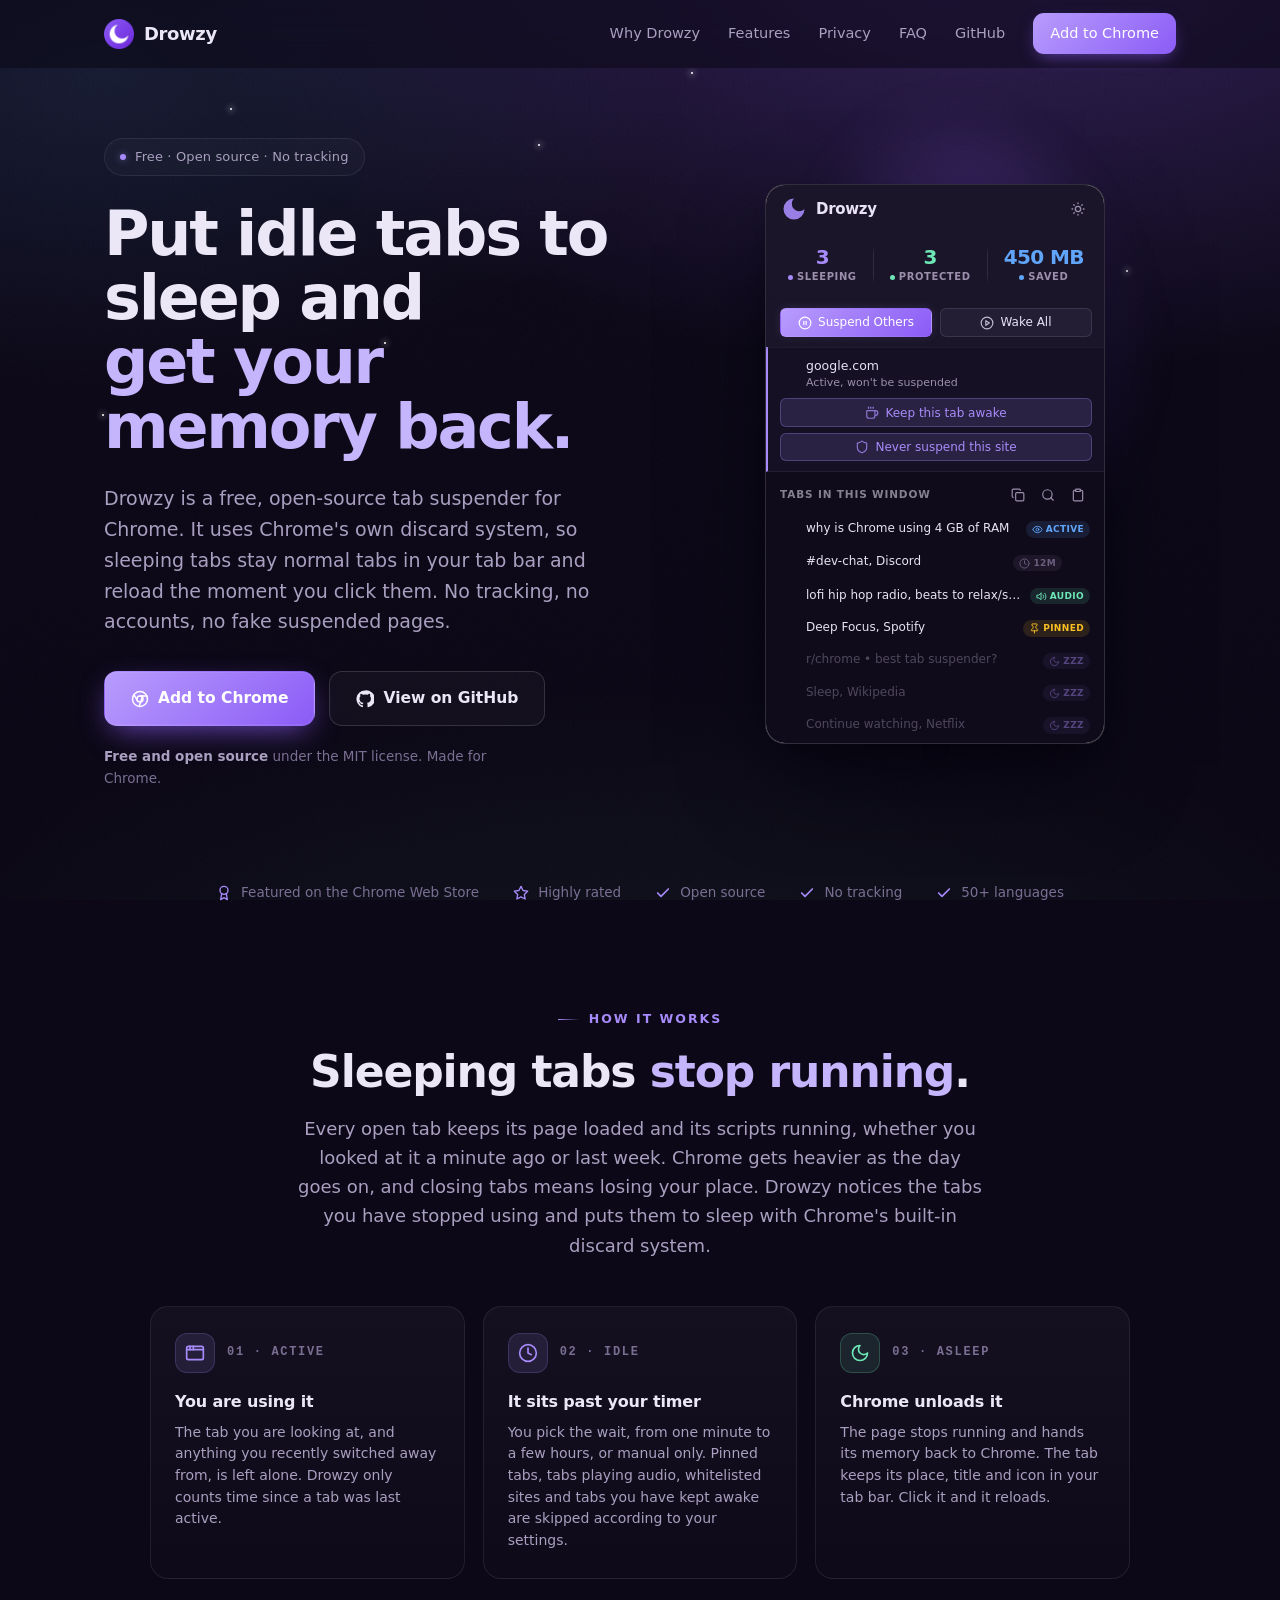
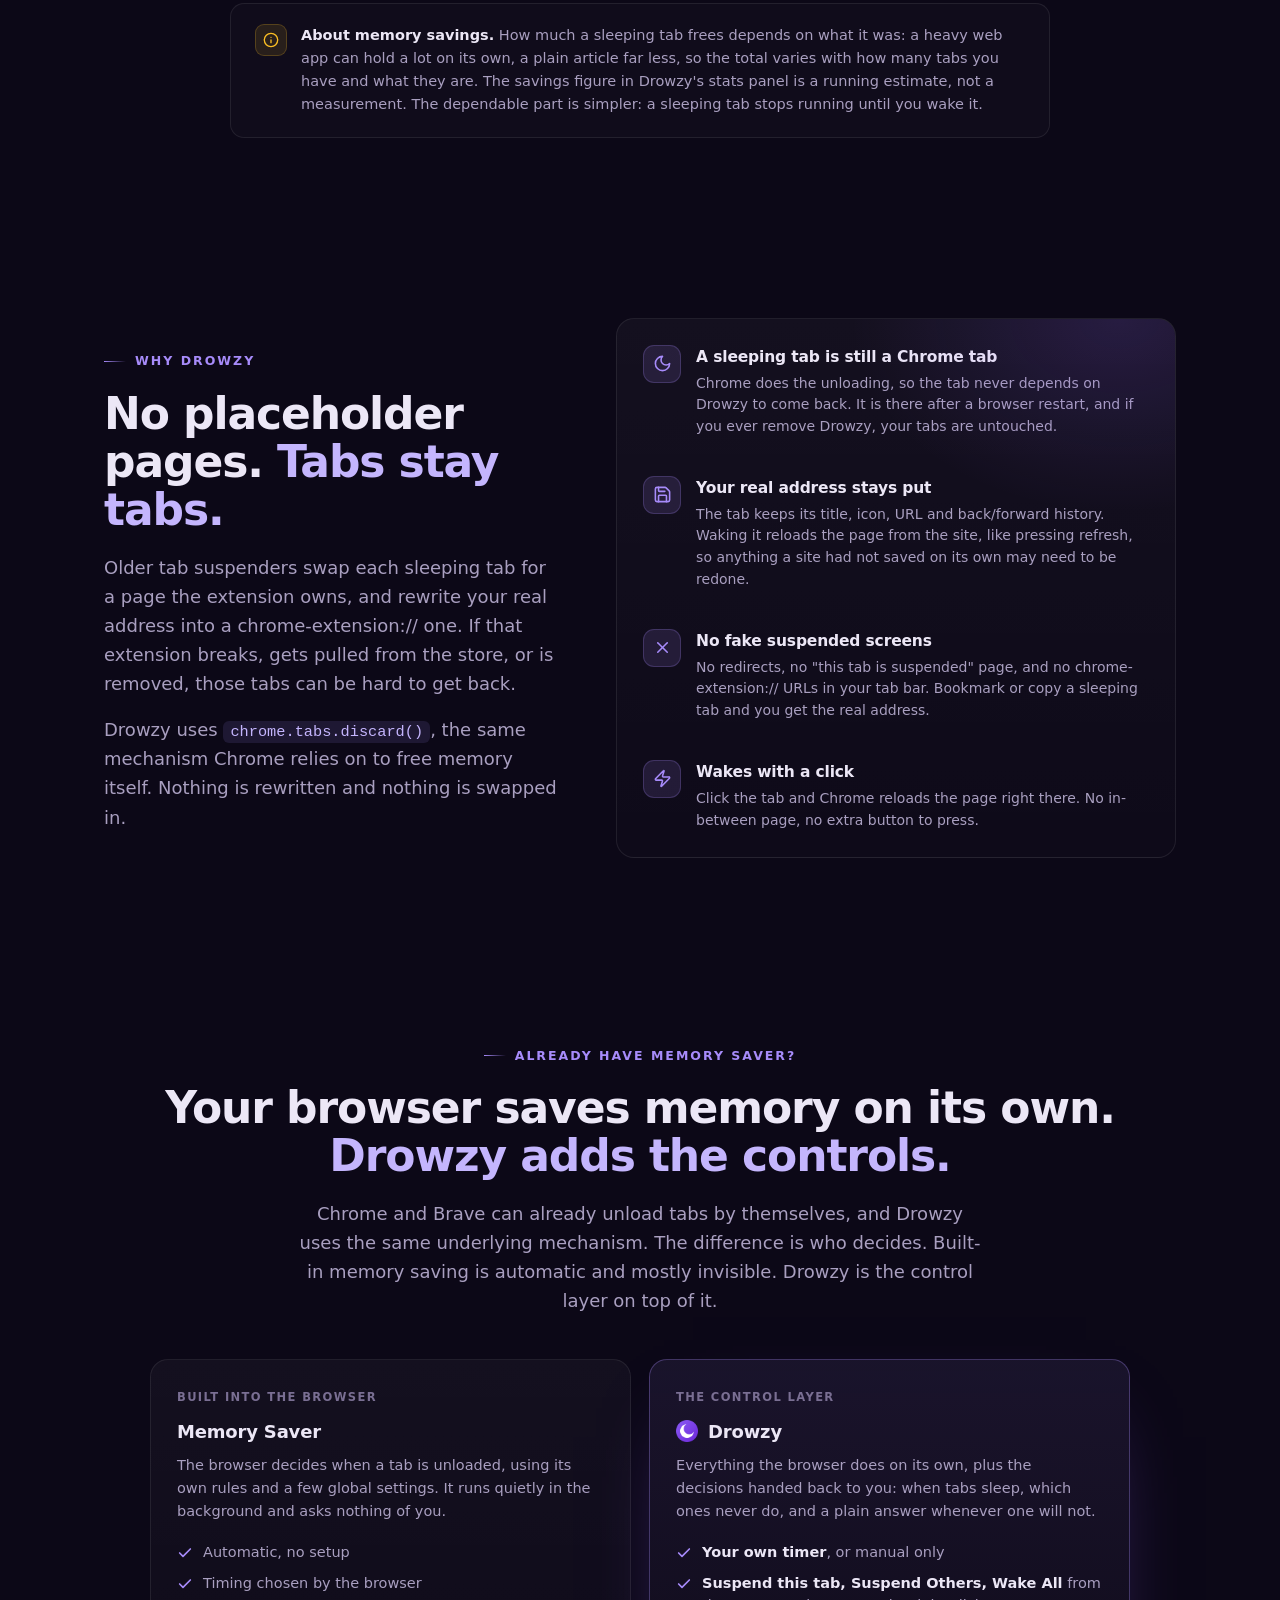
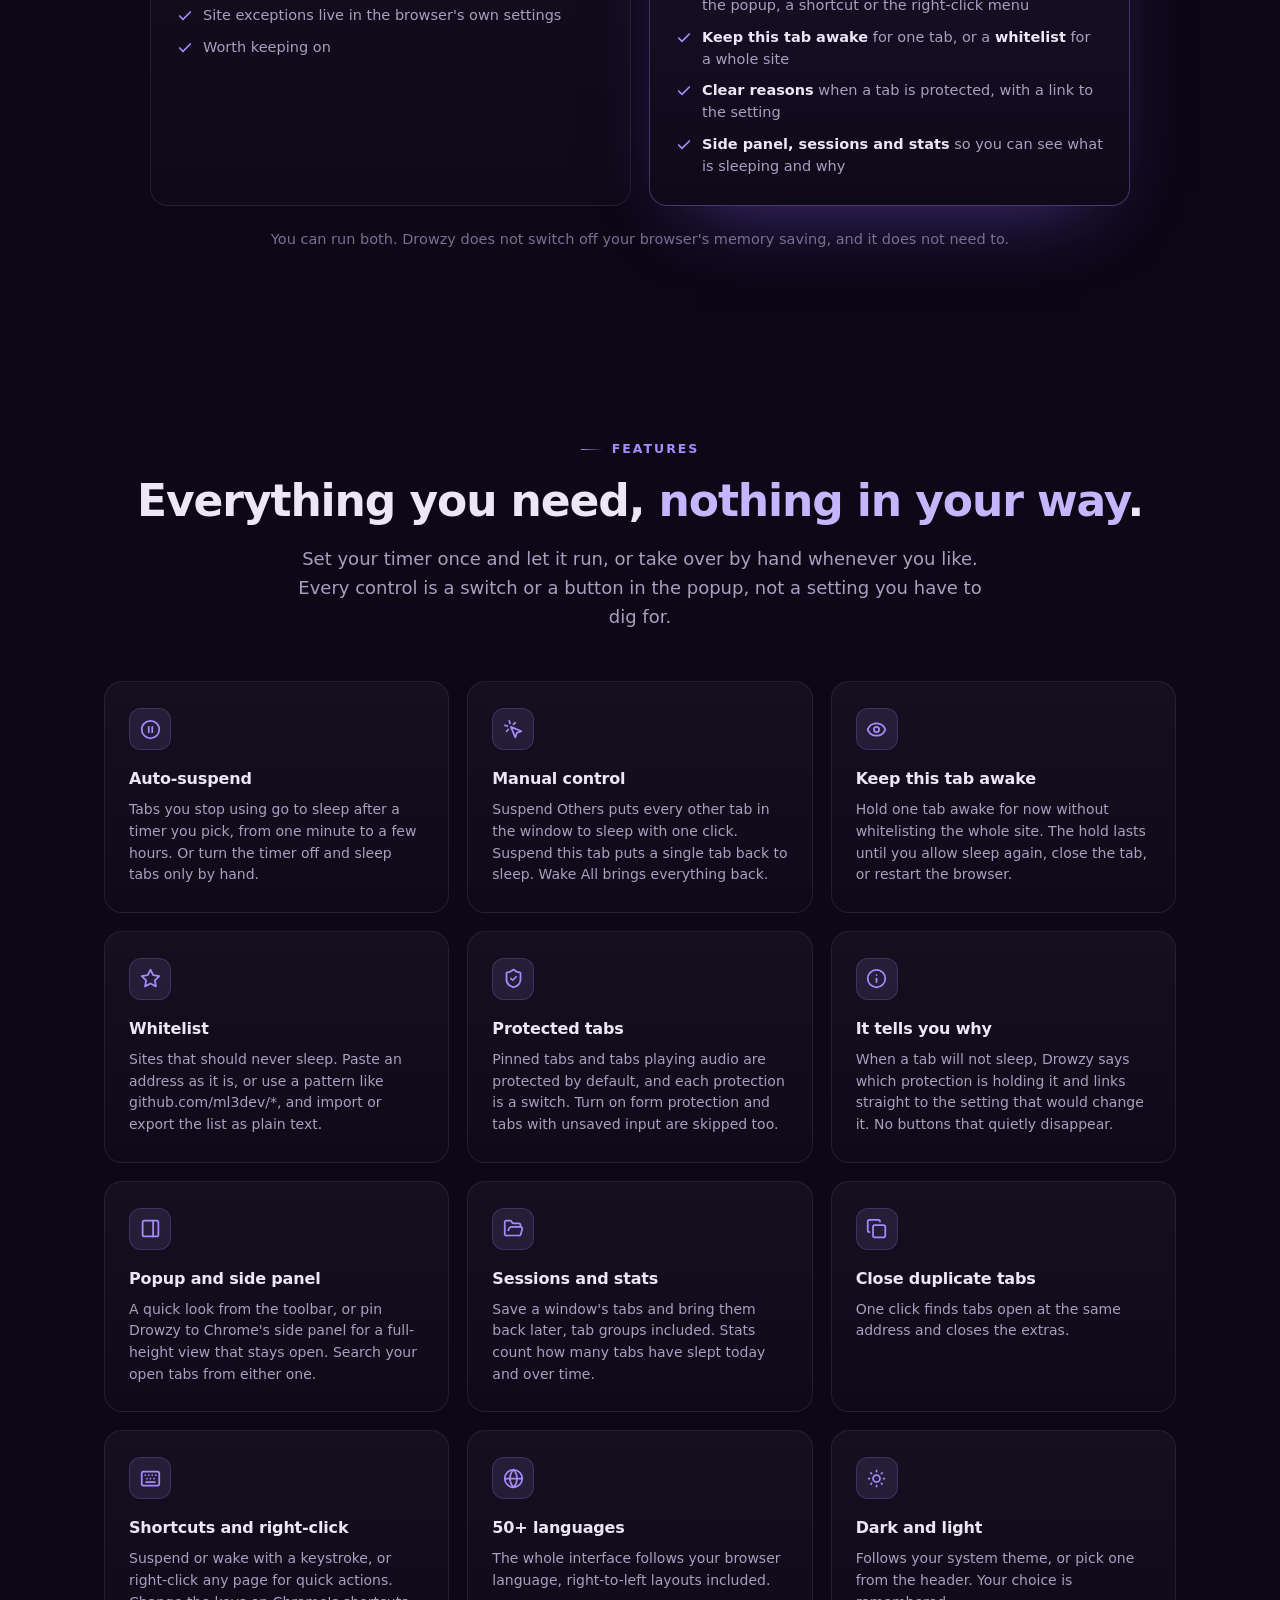
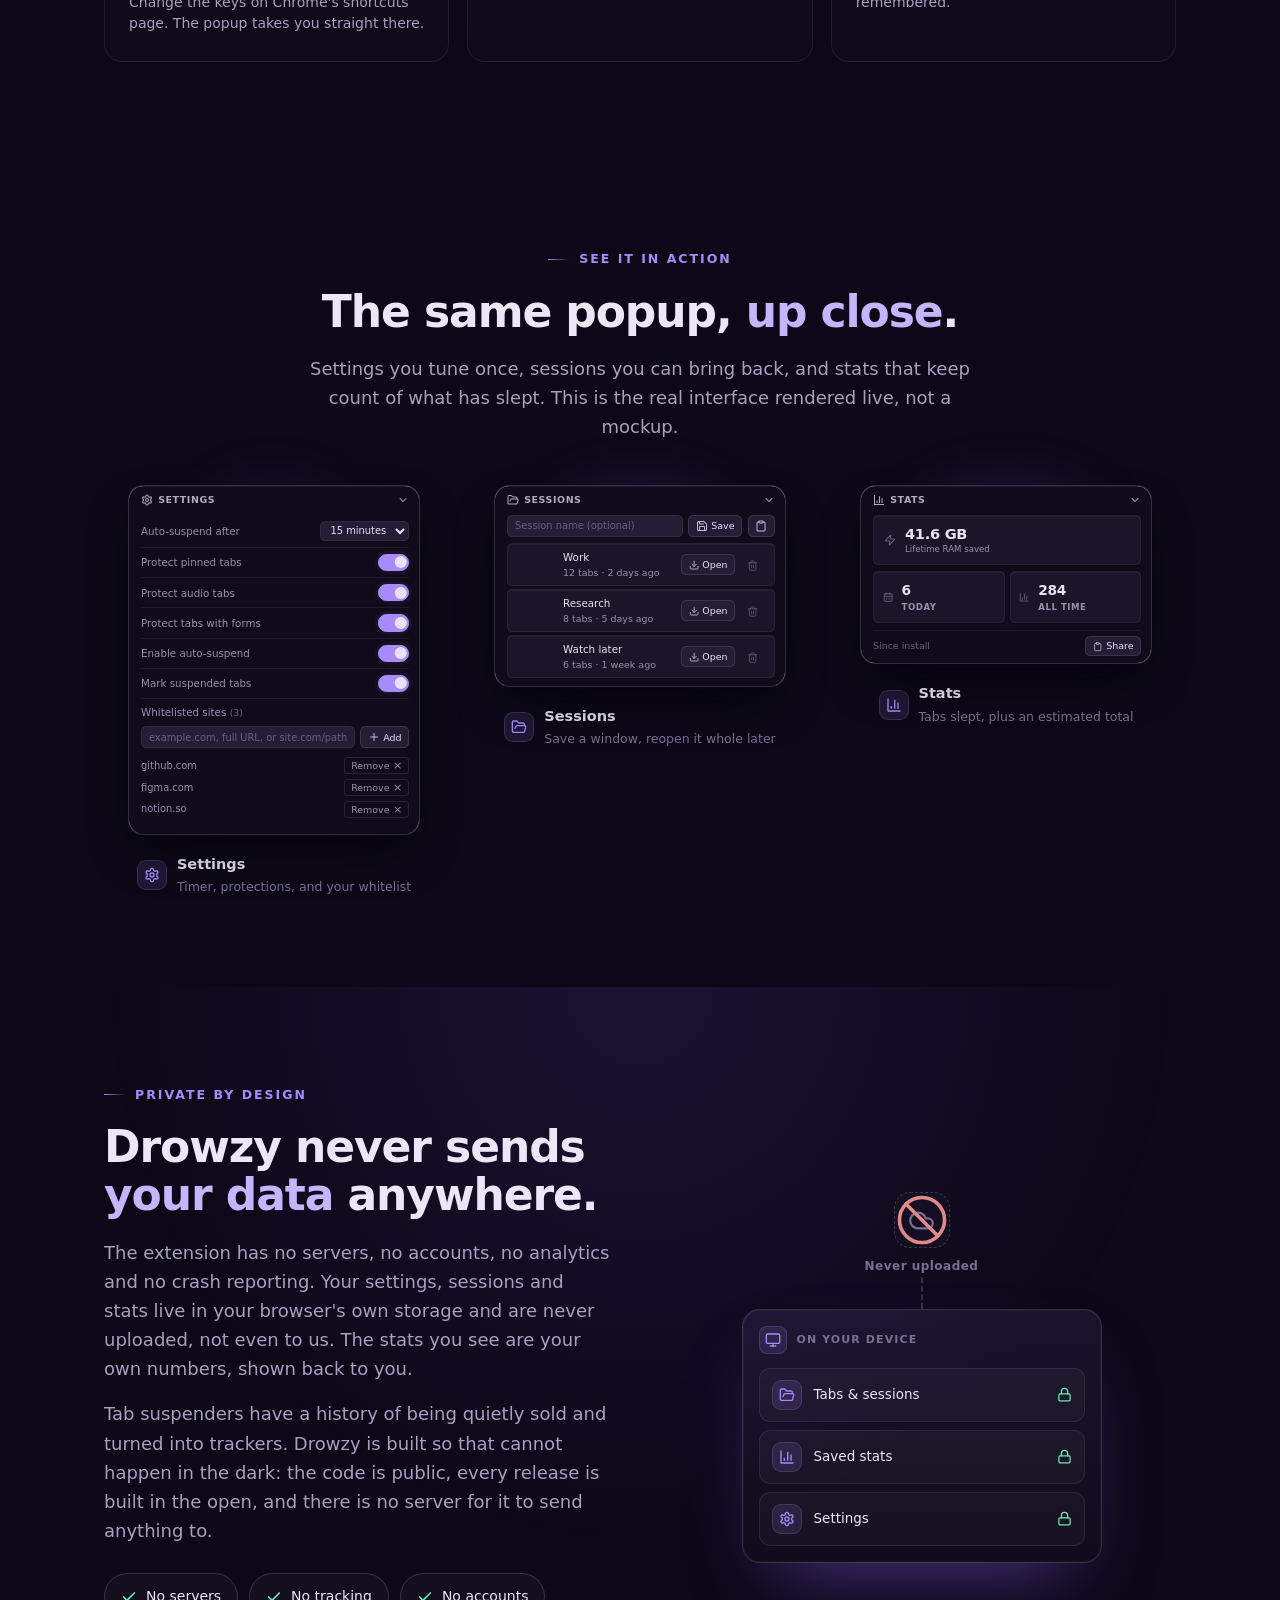
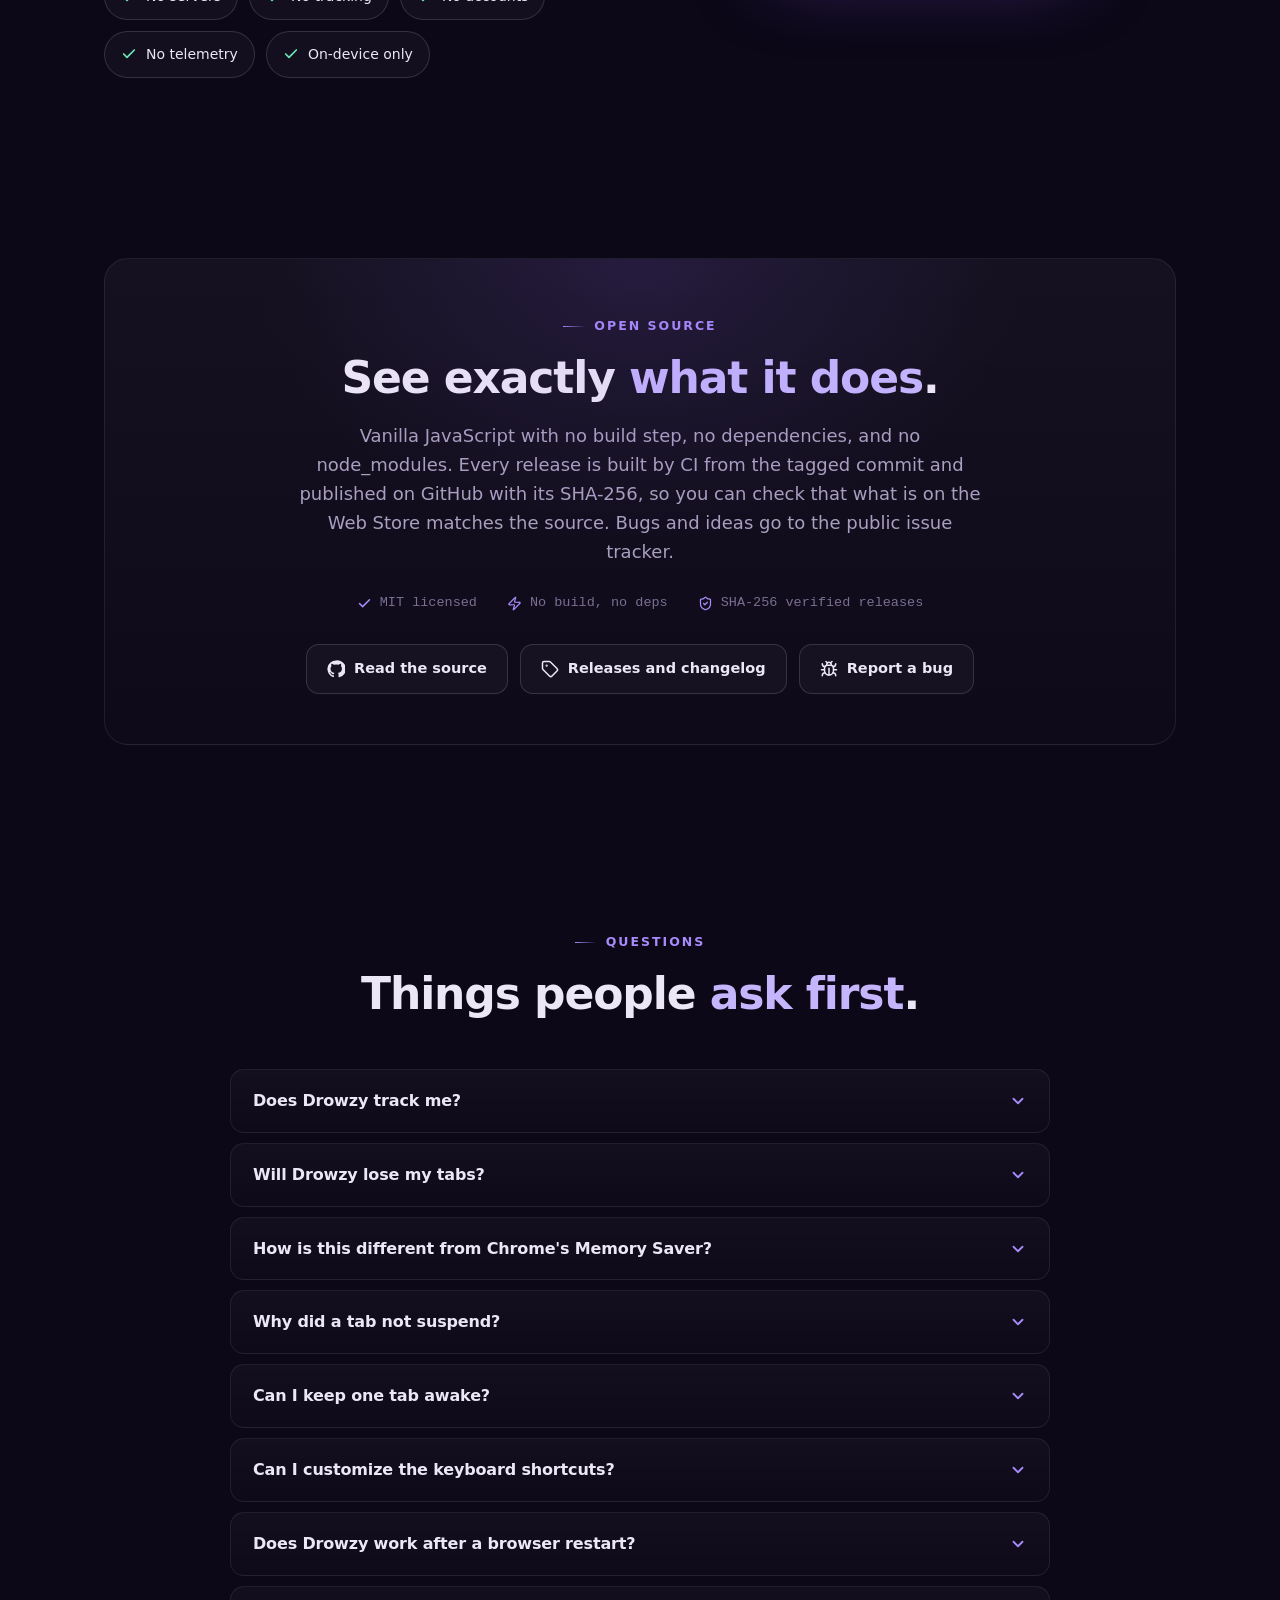
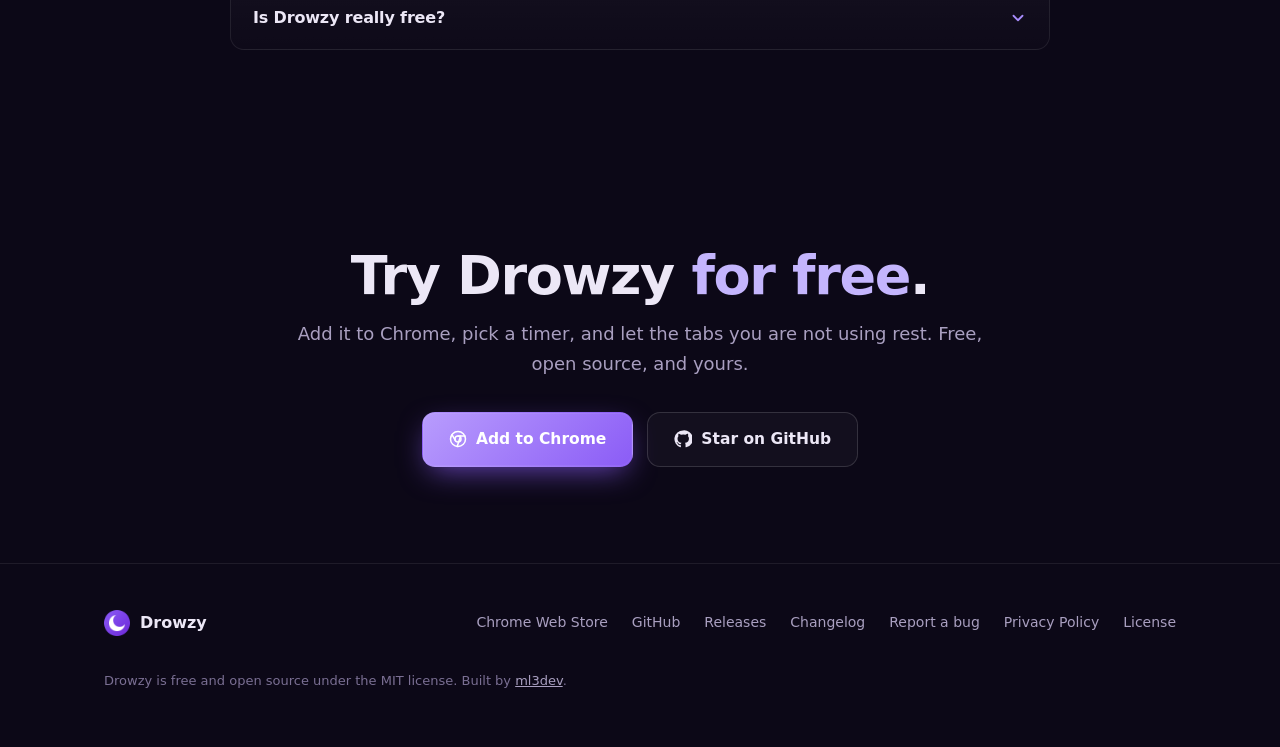
==== docs/index.html @ 57f51037 "docs: tighter homepage copy without repeated ideas, FAQ answers slide open like What's New" ====
<!DOCTYPE html>
<html lang="en">
<head>
<meta charset="UTF-8">
<meta name="viewport" content="width=device-width, initial-scale=1.0, viewport-fit=cover">
<meta name="color-scheme" content="dark">
<meta name="theme-color" content="#0c0817">
<title>Drowzy · Free open-source tab suspender for Chrome</title>
<meta name="description" content="Drowzy puts inactive tabs to sleep with Chrome's own discard system. Tabs stay normal tabs and reload when you click them. Free, open source, no tracking.">
<link rel="canonical" href="https://ml3dev.github.io/drowzy/">
<link rel="icon" href="icon-128.png" sizes="128x128" type="image/png">
<link rel="apple-touch-icon" href="icon-512.png">

<!-- social -->
<meta property="og:type" content="website">
<meta property="og:site_name" content="Drowzy">
<meta property="og:title" content="Drowzy · Free open-source tab suspender for Chrome">
<meta property="og:description" content="Put idle tabs to sleep with Chrome's own discard system. No tracking, no accounts, no fake suspended pages. Free and open source.">
<meta property="og:url" content="https://ml3dev.github.io/drowzy/">
<meta property="og:image" content="https://ml3dev.github.io/drowzy/og-image.png">
<meta property="og:image:width" content="1200">
<meta property="og:image:height" content="630">
<meta property="og:image:alt" content="Drowzy logo and wordmark: free open-source tab suspender for Chrome">
<meta name="twitter:card" content="summary_large_image">
<meta name="twitter:title" content="Drowzy · Free open-source tab suspender for Chrome">
<meta name="twitter:description" content="Put idle tabs to sleep with Chrome's own discard system. No tracking, no accounts, no fake suspended pages. Free and open source.">
<meta name="twitter:image" content="https://ml3dev.github.io/drowzy/og-image.png">

<script type="application/ld+json">
{
  "@context": "https://schema.org",
  "@type": "SoftwareApplication",
  "name": "Drowzy",
  "alternateName": "Drowzy - Tab Suspender & Memory Saver",
  "description": "Free, open-source tab suspender for Chrome. Puts inactive tabs to sleep using Chrome's native discard system, with no tracking and no placeholder pages.",
  "applicationCategory": "BrowserApplication",
  "operatingSystem": "Google Chrome",
  "url": "https://ml3dev.github.io/drowzy/",
  "image": "https://ml3dev.github.io/drowzy/og-image.png",
  "installUrl": "https://chromewebstore.google.com/detail/drowzy-tab-suspender-memo/oijfnkaakdamnijjgehjpfmclhigmapa",
  "downloadUrl": "https://chromewebstore.google.com/detail/drowzy-tab-suspender-memo/oijfnkaakdamnijjgehjpfmclhigmapa",
  "license": "https://github.com/ml3dev/drowzy/blob/main/LICENSE",
  "isAccessibleForFree": true,
  "offers": { "@type": "Offer", "price": "0", "priceCurrency": "USD" },
  "author": { "@type": "Person", "name": "ml3dev", "url": "https://github.com/ml3dev" },
  "sameAs": ["https://github.com/ml3dev/drowzy"]
}
</script>

<style>
:root{
  --bg:#0c0817;
  --surface:#16112a;
  --surface-2:#1d1733;

  --text:#ece7f6;
  --text-dim:#a99fc0;
  --text-faint:#7a6f93;

  --accent:#a78bfa;
  --accent-bright:#c4b5fd;
  --accent-deep:#8b5cf6;
  --green:#6ee7b7;
  --amber:#fbbf24;
  --blue:#60a5fa;

  --border:rgba(255,255,255,.08);
  --border-strong:rgba(255,255,255,.14);
  --grad:linear-gradient(135deg,#b89cfd 0%,#8b5cf6 100%);
  --grad-hover:linear-gradient(135deg,#c4b5fd 0%,#a78bfa 100%);

  --font:-apple-system,BlinkMacSystemFont,"Segoe UI",Inter,system-ui,sans-serif;
  --mono:ui-monospace,"SF Mono",Menlo,Consolas,monospace;

  --shell:1120px;
  --r:18px;
  --r-sm:11px;
}

*{margin:0;padding:0;box-sizing:border-box}
html{scroll-behavior:smooth;-webkit-text-size-adjust:100%}

body{
  font-family:var(--font);
  background:var(--bg);
  color:var(--text);
  line-height:1.62;
  -webkit-font-smoothing:antialiased;
  text-rendering:optimizeLegibility;
  overflow-x:hidden;
}

svg{display:block}

/* nocturnal atmosphere ---------------------------------------------------- */
.sky{position:fixed;inset:0;z-index:-3;pointer-events:none;
  background:
    radial-gradient(120% 90% at 78% -8%, rgba(139,92,246,.30), transparent 55%),
    radial-gradient(90% 70% at 8% 8%, rgba(96,165,250,.12), transparent 50%),
    radial-gradient(120% 80% at 50% 120%, rgba(110,231,183,.07), transparent 55%),
    linear-gradient(180deg,#0c0817 0%, #0b0716 60%, #0a0614 100%);
}
.sky::before{
  content:"";position:absolute;inset:0;opacity:.5;
  background-image:radial-gradient(rgba(255,255,255,.045) 1px, transparent 1px);
  background-size:32px 32px;
  -webkit-mask-image:radial-gradient(120% 90% at 50% 0%, #000 30%, transparent 78%);
          mask-image:radial-gradient(120% 90% at 50% 0%, #000 30%, transparent 78%);
}
.grain{position:fixed;inset:0;z-index:-2;pointer-events:none;opacity:.03;
  background-image:url("data:image/svg+xml,%3Csvg xmlns='http://www.w3.org/2000/svg' width='160' height='160'%3E%3Cfilter id='n'%3E%3CfeTurbulence type='fractalNoise' baseFrequency='0.8' numOctaves='2' stitchTiles='stitch'/%3E%3C/filter%3E%3Crect width='100%25' height='100%25' filter='url(%23n)'/%3E%3C/svg%3E");}
.stars{position:fixed;inset:0;z-index:-2;pointer-events:none}
.star{position:absolute;width:2px;height:2px;border-radius:50%;background:#fff;
  box-shadow:0 0 6px 1px rgba(255,255,255,.6);animation:twinkle 4s ease-in-out infinite}
@keyframes twinkle{0%,100%{opacity:.15}50%{opacity:.85}}

/* layout ------------------------------------------------------------------ */
.shell{max-width:var(--shell);margin:0 auto;padding:0 24px}
section{position:relative}
.eyebrow{font-size:12.5px;font-weight:600;letter-spacing:.16em;text-transform:uppercase;
  color:var(--accent);display:inline-flex;align-items:center;gap:9px;margin-bottom:18px}
.eyebrow::before{content:"";width:22px;height:1px;background:linear-gradient(90deg,var(--accent),transparent)}
h2{font-weight:700;font-size:clamp(27px,4.2vw,44px);line-height:1.1;
  letter-spacing:-.025em;margin-bottom:18px}
h2 em{font-style:normal;color:var(--accent-bright)}
.lead{color:var(--text-dim);font-size:clamp(15.5px,1.7vw,18px);max-width:60ch}
.lead a,.mem-note a,.faq a,.vs-foot a{color:var(--accent-bright);text-decoration:none;border-bottom:1px solid rgba(196,181,253,.35)}
.lead a:hover,.mem-note a:hover,.faq a:hover,.vs-foot a:hover{border-bottom-color:var(--accent-bright)}

/* logo image -------------------------------------------------------------- */
.logo{display:block;flex:none;object-fit:contain}

/* nav --------------------------------------------------------------------- */
nav{position:sticky;top:0;z-index:50;backdrop-filter:blur(14px);-webkit-backdrop-filter:blur(14px);
  background:rgba(12,8,23,.55);border-bottom:1px solid transparent;transition:border-color .3s,background .3s}
nav.scrolled{border-bottom-color:var(--border);background:rgba(12,8,23,.78)}
.nav-in{max-width:var(--shell);margin:0 auto;padding:13px 24px;display:flex;align-items:center;gap:18px}
.brand{display:flex;align-items:center;gap:10px;font-weight:700;font-size:18px;letter-spacing:-.02em;text-decoration:none;color:var(--text)}
.brand .logo{width:30px;height:30px}
.nav-links{margin-left:auto;display:flex;align-items:center;gap:28px}
.nav-links a{color:var(--text-dim);text-decoration:none;font-size:14.5px;font-weight:500;transition:color .2s}
.nav-links a:hover{color:var(--text)}
.nav-cta{padding:9px 17px;border-radius:var(--r-sm);background:var(--grad);color:#fff !important;font-weight:600;
  box-shadow:0 6px 18px -6px rgba(139,92,246,.7);transition:transform .2s,box-shadow .2s}
.nav-cta:hover{transform:translateY(-1px);box-shadow:0 10px 26px -6px rgba(139,92,246,.85)}
@media(max-width:760px){.nav-links a:not(.nav-cta){display:none}}

/* buttons ----------------------------------------------------------------- */
.btn{display:inline-flex;align-items:center;gap:9px;font-family:var(--font);font-weight:600;font-size:15.5px;
  padding:14px 26px;border-radius:13px;text-decoration:none;cursor:pointer;border:1px solid transparent;
  transition:transform .2s ease,box-shadow .2s ease,background .2s,border-color .2s}
.btn-primary{background:var(--grad);color:#fff;box-shadow:0 10px 30px -8px rgba(139,92,246,.75),0 0 0 1px rgba(255,255,255,.06) inset}
.btn-primary:hover{transform:translateY(-2px);background:var(--grad-hover);box-shadow:0 18px 44px -10px rgba(139,92,246,.9),0 0 0 1px rgba(255,255,255,.1) inset}
.btn-ghost{background:rgba(255,255,255,.03);color:var(--text);border-color:var(--border-strong)}
.btn-ghost:hover{transform:translateY(-2px);border-color:var(--accent);background:rgba(167,139,250,.08)}
.btn svg{width:18px;height:18px}

/* hero -------------------------------------------------------------------- */
.hero{padding:70px 0 86px;overflow:hidden}
.hero-grid{display:grid;grid-template-columns:1.05fr .95fr;gap:56px;align-items:center}
.hero-pill{display:inline-flex;align-items:center;gap:9px;font-size:13px;font-weight:500;color:var(--text-dim);letter-spacing:.01em;
  padding:7px 15px;border-radius:999px;border:1px solid var(--border);background:rgba(255,255,255,.025);margin-bottom:26px}
.hero-pill .dot{width:6px;height:6px;border-radius:50%;background:var(--accent);box-shadow:0 0 7px rgba(167,139,250,.55)}
.hero h1{font-weight:700;font-size:clamp(38px,6vw,62px);line-height:1.04;
  letter-spacing:-.035em;margin-bottom:24px}
.hero h1 .soft{display:block;color:var(--accent-bright)}
.hero p.sub{font-size:clamp(16px,1.9vw,19px);color:var(--text-dim);max-width:46ch;margin-bottom:34px}
.hero-cta{display:flex;gap:14px;flex-wrap:wrap;align-items:center}
.hero-note{margin-top:20px;font-size:13.5px;color:var(--text-faint);max-width:46ch}
.hero-note b{color:var(--text-dim);font-weight:600}

/* device: the REAL popup in an iframe (kept static + layer-promoted) ------ */
.device{position:relative;justify-self:center}
.device .moonglow{position:absolute;inset:-70px -50px -50px;z-index:-1;border-radius:50%;
  background:radial-gradient(58% 52% at 58% 32%, rgba(139,92,246,.45), transparent 70%);
  filter:blur(22px)}
.popup-frame{width:340px;height:642px;display:block;border-radius:20px;background:#0f0b1a;
  border:1px solid var(--border-strong);pointer-events:none;
  box-shadow:0 1px 0 rgba(255,255,255,.07) inset, 0 40px 90px -20px rgba(4,2,14,.85), 0 16px 40px -22px rgba(0,0,0,.7);
  transform:translateZ(0);backface-visibility:hidden}

/* trust strip ------------------------------------------------------------- */
.trust{padding:6px 0 8px}
.trust-row{display:flex;flex-wrap:wrap;gap:14px 34px;align-items:center;justify-content:center;
  color:var(--text-faint);font-size:13.5px;font-weight:500}
.trust-row span{display:inline-flex;align-items:center;gap:9px}
.trust-row svg{width:16px;height:16px;color:var(--accent)}

/* section spacing --------------------------------------------------------- */
.band{padding:90px 0}

/* how it works ------------------------------------------------------------ */
.how{text-align:center}
.how .lead{margin:0 auto}
.steps{display:grid;grid-template-columns:repeat(3,1fr);gap:18px;max-width:980px;margin:46px auto 0;text-align:left}
.step{background:linear-gradient(180deg,rgba(255,255,255,.035),rgba(255,255,255,.01));
  border:1px solid var(--border);border-radius:var(--r);padding:26px 24px}
.step .num{display:flex;align-items:center;gap:12px;margin-bottom:16px}
.step .num b{font-family:var(--mono);font-size:12px;font-weight:600;letter-spacing:.14em;color:var(--text-faint)}
.step .ic{width:40px;height:40px;border-radius:12px;display:grid;place-items:center;
  background:rgba(167,139,250,.12);border:1px solid rgba(167,139,250,.2);color:var(--accent)}
.step .ic svg{width:20px;height:20px}
.step.asleep .ic{background:rgba(110,231,183,.1);border-color:rgba(110,231,183,.22);color:var(--green)}
.step h3{font-size:16px;font-weight:600;margin-bottom:7px;letter-spacing:-.01em}
.step p{font-size:14px;color:var(--text-dim);line-height:1.55}
.mem-note{max-width:820px;margin:24px auto 0;padding:20px 24px;border-radius:14px;text-align:left;
  border:1px solid var(--border);background:rgba(255,255,255,.02);display:flex;gap:14px;align-items:flex-start}
.mem-note .ic{flex:none;width:32px;height:32px;border-radius:9px;display:grid;place-items:center;
  background:rgba(251,191,36,.1);border:1px solid rgba(251,191,36,.22);color:var(--amber)}
.mem-note .ic svg{width:16px;height:16px}
.mem-note p{font-size:14.5px;color:var(--text-dim);line-height:1.6}
.mem-note b{color:var(--text);font-weight:600}
@media(max-width:880px){.steps{grid-template-columns:1fr}}

/* why / discard ----------------------------------------------------------- */
.why-grid{display:grid;grid-template-columns:.9fr 1.1fr;gap:54px;align-items:center}
.why-card{background:linear-gradient(180deg,rgba(255,255,255,.035),rgba(255,255,255,.012));
  border:1px solid var(--border);border-radius:var(--r);padding:8px;position:relative;overflow:hidden}
.why-card::before{content:"";position:absolute;inset:0;background:radial-gradient(80% 60% at 90% 0%,rgba(139,92,246,.16),transparent 60%);pointer-events:none}
.diff{list-style:none;display:flex;flex-direction:column;gap:2px}
.diff li{display:flex;gap:15px;padding:18px;border-radius:14px;transition:background .2s}
.diff li:hover{background:rgba(255,255,255,.03)}
.diff .ic{width:38px;height:38px;flex:none;border-radius:11px;display:grid;place-items:center;
  background:rgba(167,139,250,.13);border:1px solid rgba(167,139,250,.22);color:var(--accent)}
.diff .ic svg{width:19px;height:19px}
.diff h4{font-size:15.5px;font-weight:600;margin-bottom:3px;letter-spacing:-.01em}
.diff p{font-size:14px;color:var(--text-dim);line-height:1.55}
.callout{font-size:clamp(15.5px,1.7vw,18px);color:var(--text-dim);max-width:60ch;margin-top:16px}
.callout code,.faq code{font-family:var(--mono);font-size:.85em;color:var(--accent-bright);
  background:rgba(167,139,250,.12);padding:2px 7px;border-radius:6px}

/* built-in memory saving vs the control layer ----------------------------- */
.vs .feat-head{margin-bottom:44px}
.vs-grid{display:grid;grid-template-columns:1fr 1fr;gap:18px;max-width:980px;margin:0 auto}
.vs-card{background:linear-gradient(180deg,rgba(255,255,255,.035),rgba(255,255,255,.01));
  border:1px solid var(--border);border-radius:var(--r);padding:28px 26px}
.vs-card.drowzy{border-color:rgba(167,139,250,.32);
  background:linear-gradient(180deg,rgba(167,139,250,.09),rgba(255,255,255,.012));
  box-shadow:0 34px 80px -44px rgba(139,92,246,.6)}
.vs-card .tag{font-size:11.5px;font-weight:600;letter-spacing:.12em;text-transform:uppercase;color:var(--text-faint);margin-bottom:10px}
.vs-card h3{font-size:18px;font-weight:600;letter-spacing:-.01em;margin-bottom:8px;display:flex;align-items:center;gap:10px}
.vs-card h3 .logo{width:22px;height:22px}
.vs-card>p{font-size:14.5px;color:var(--text-dim);line-height:1.6}
.vs-card ul{list-style:none;margin-top:18px;display:flex;flex-direction:column;gap:10px}
.vs-card li{display:flex;gap:10px;font-size:14.5px;color:var(--text-dim);line-height:1.5}
.vs-card li svg{width:16px;height:16px;flex:none;margin-top:3px;color:var(--accent)}
.vs-card li b{color:var(--text);font-weight:600}
.vs-foot{max-width:980px;margin:22px auto 0;text-align:center;font-size:14.5px;color:var(--text-faint)}
@media(max-width:760px){.vs-grid{grid-template-columns:1fr}}

/* features ---------------------------------------------------------------- */
.feat-head{text-align:center;margin-bottom:50px}
.feat-head .lead{margin:0 auto}
.grid{display:grid;grid-template-columns:repeat(3,1fr);gap:18px}
.card{background:linear-gradient(180deg,rgba(255,255,255,.035),rgba(255,255,255,.01));
  border:1px solid var(--border);border-radius:var(--r);padding:26px 24px;transition:transform .25s,border-color .25s,background .25s}
.card:hover{transform:translateY(-4px);border-color:var(--border-strong);background:linear-gradient(180deg,rgba(167,139,250,.07),rgba(255,255,255,.01))}
.card .ic{width:42px;height:42px;border-radius:12px;display:grid;place-items:center;margin-bottom:16px;
  background:rgba(167,139,250,.12);border:1px solid rgba(167,139,250,.2);color:var(--accent)}
.card .ic svg{width:21px;height:21px}
.card h3{font-size:16px;font-weight:600;margin-bottom:7px;letter-spacing:-.01em}
.card p{font-size:14px;color:var(--text-dim);line-height:1.55}
@media(max-width:880px){.grid{grid-template-columns:repeat(2,1fr)}}
@media(max-width:560px){.grid{grid-template-columns:1fr}}

/* showcase: the real Settings / Sessions / Stats screens ------------------ */
.showcase .feat-head{margin-bottom:44px}
.shots{display:grid;grid-template-columns:repeat(3,1fr);gap:26px;align-items:start;justify-items:center}
.shot{display:flex;flex-direction:column;align-items:center;gap:18px;margin:0;position:relative}
.shot-glow{position:absolute;inset:-26px -12px 30px;z-index:-1;border-radius:50%;
  background:radial-gradient(58% 46% at 50% 32%,rgba(139,92,246,.3),transparent 70%);filter:blur(20px)}
.shot-frame{width:340px;height:560px;zoom:.86;display:block;border-radius:18px;background:#0f0b1a;
  border:1px solid var(--border-strong);pointer-events:none;
  box-shadow:0 26px 60px -22px rgba(4,2,14,.82),0 10px 26px -18px rgba(0,0,0,.6);
  transform:translateZ(0);backface-visibility:hidden}
.shot figcaption{display:flex;align-items:center;gap:10px;font-size:14.5px;font-weight:600;color:var(--text)}
.shot figcaption .chip-ic{width:30px;height:30px;border-radius:9px;display:grid;place-items:center;
  background:rgba(167,139,250,.12);border:1px solid rgba(167,139,250,.2);color:var(--accent)}
.shot figcaption .chip-ic svg{width:16px;height:16px}
.shot figcaption small{display:block;font-size:12.5px;font-weight:400;color:var(--text-faint);margin-top:1px}
@media(max-width:860px){
  .shots{grid-template-columns:1fr;gap:46px}
  .shot-frame{zoom:1}
}

/* privacy ----------------------------------------------------------------- */
.privacy{background:radial-gradient(70% 120% at 50% 0%, rgba(139,92,246,.12), transparent 60%);}
.priv-grid{display:grid;grid-template-columns:1fr 1fr;gap:54px;align-items:center}
.priv-chips{display:flex;flex-wrap:wrap;gap:11px;margin-top:28px}
.chip{display:inline-flex;align-items:center;gap:9px;padding:11px 16px;border-radius:999px;font-size:14px;font-weight:500;
  border:1px solid var(--border-strong);background:rgba(255,255,255,.03)}
.chip svg{width:16px;height:16px;color:var(--green)}
.vault{position:relative;justify-self:center;width:100%;max-width:360px;display:flex;flex-direction:column;align-items:center}
.vault .cloud{display:flex;flex-direction:column;align-items:center;gap:9px}
.vault .cloud .cic{position:relative;width:56px;height:56px;border-radius:16px;display:grid;place-items:center;
  border:1px dashed rgba(255,255,255,.16);background:rgba(255,255,255,.02);color:var(--text-faint)}
.vault .cloud .cic>svg{width:27px;height:27px}
.vault .cloud .cic .ban{position:absolute;inset:0;display:grid;place-items:center;color:#e08a8a}
.vault .cloud .cic .ban svg{width:54px;height:54px}
.vault .cloud b{font-size:12px;font-weight:600;letter-spacing:.04em;color:var(--text-faint)}
.vault .conn{width:0;height:32px;border-left:2px dashed rgba(255,255,255,.16)}
.vault .dev{width:100%;border:1px solid var(--border-strong);border-radius:18px;padding:16px;position:relative;
  background:linear-gradient(180deg,rgba(167,139,250,.09),rgba(255,255,255,.015));
  box-shadow:0 36px 80px -34px rgba(139,92,246,.55),0 0 0 1px rgba(255,255,255,.03) inset}
.vault .dev .top{display:flex;align-items:center;gap:10px;margin-bottom:14px}
.vault .dev .top .dvic{width:28px;height:28px;flex:none;border-radius:8px;display:grid;place-items:center;background:rgba(167,139,250,.13);border:1px solid rgba(167,139,250,.2);color:var(--accent)}
.vault .dev .top .dvic svg{width:16px;height:16px}
.vault .dev .top b{font-size:11px;font-weight:700;letter-spacing:.1em;text-transform:uppercase;color:var(--text-faint)}
.vault .row{display:flex;align-items:center;gap:12px;padding:11px 12px;border-radius:11px;background:rgba(255,255,255,.03);border:1px solid var(--border)}
.vault .row+.row{margin-top:8px}
.vault .row .ic{width:30px;height:30px;flex:none;border-radius:9px;display:grid;place-items:center;background:rgba(167,139,250,.13);border:1px solid rgba(167,139,250,.2);color:var(--accent)}
.vault .row .ic svg{width:16px;height:16px}
.vault .row .t{font-size:13.5px;font-weight:500;color:var(--text)}
.vault .row .lk{margin-left:auto;color:var(--green);display:flex}
.vault .row .lk svg{width:15px;height:15px}

/* open source + support --------------------------------------------------- */
.os-card{background:linear-gradient(180deg,rgba(255,255,255,.04),rgba(255,255,255,.01));
  border:1px solid var(--border);border-radius:24px;padding:50px;text-align:center;position:relative;overflow:hidden}
.os-card::before{content:"";position:absolute;inset:0;background:radial-gradient(60% 100% at 50% 0%,rgba(139,92,246,.14),transparent 60%);pointer-events:none}
.os-meta{display:flex;flex-wrap:wrap;gap:14px 30px;justify-content:center;margin-top:26px;color:var(--text-faint);font-size:13.5px;font-family:var(--mono)}
.os-meta span{display:inline-flex;align-items:center;gap:8px}
.os-meta svg{width:15px;height:15px;color:var(--accent)}
.os-links{display:flex;flex-wrap:wrap;gap:12px;justify-content:center;margin-top:30px;position:relative}
.os-links .btn{padding:12px 20px;font-size:14.5px}

/* faq --------------------------------------------------------------------- */
.faq{max-width:820px;margin:0 auto}
.faq details{border:1px solid var(--border);border-radius:14px;margin-bottom:10px;overflow:hidden;
  background:linear-gradient(180deg,rgba(255,255,255,.03),rgba(255,255,255,.01));transition:border-color .2s}
.faq details[open]{border-color:var(--border-strong)}
.faq summary{list-style:none;cursor:pointer;padding:18px 22px;font-weight:600;font-size:16px;letter-spacing:-.01em;
  display:flex;justify-content:space-between;align-items:center;gap:16px}
.faq summary::-webkit-details-marker{display:none}
.faq summary svg{width:18px;height:18px;flex:none;color:var(--accent);transition:transform .25s}
.faq details[open]:not(.closing) summary svg{transform:rotate(180deg)}
.faq .a{padding:0 22px 20px;color:var(--text-dim);font-size:15px;line-height:1.62}
.faq .a p+p{margin-top:10px}
.faq .a b{color:var(--text);font-weight:600}
.copy-line{display:flex;align-items:center;gap:10px;margin-top:12px;flex-wrap:wrap}
.copy-line code{font-size:14px;padding:7px 12px;border-radius:8px;user-select:all;-webkit-user-select:all}
.copy-btn{font:inherit;font-size:13px;font-weight:600;color:var(--text);background:rgba(255,255,255,.04);
  border:1px solid var(--border-strong);border-radius:8px;padding:7px 13px;cursor:pointer;transition:border-color .2s,background .2s}
.copy-btn:hover{border-color:var(--accent);background:rgba(167,139,250,.08)}

/* final cta --------------------------------------------------------------- */
.final{text-align:center;padding:96px 0}
.final h2{font-size:clamp(32px,5.2vw,54px);margin-bottom:14px}
.final .lead{margin:0 auto 34px}
.final-cta{display:flex;gap:14px;justify-content:center;flex-wrap:wrap}

/* footer ------------------------------------------------------------------ */
footer{border-top:1px solid var(--border);padding:46px 0 56px;color:var(--text-faint)}
.foot-in{display:flex;flex-wrap:wrap;gap:24px;align-items:center;justify-content:space-between}
.foot-brand{display:flex;align-items:center;gap:10px;font-weight:700;color:var(--text);font-size:16px;text-decoration:none}
.foot-brand .logo{width:26px;height:26px}
.foot-links{display:flex;flex-wrap:wrap;gap:12px 24px}
.foot-links a{color:var(--text-dim);text-decoration:none;font-size:14px;transition:color .2s}
.foot-links a:hover{color:var(--accent-bright)}
.foot-note{width:100%;font-size:13px;color:var(--text-faint);margin-top:10px}
.foot-note a{color:var(--text-dim)}

/* reveal (transform + opacity only = compositor friendly) ----------------- */
.reveal{opacity:0;transform:translateY(16px);transition:opacity .42s ease,transform .42s ease}
.reveal.show{opacity:1;transform:none}

@media(max-width:880px){
  .hero-grid,.why-grid,.priv-grid{grid-template-columns:1fr;gap:48px}
  .device{order:-1}
  .why-grid .why-card{order:-1}
  .band{padding:70px 0}
}
@media(max-width:480px){
  .popup-frame,.shot-frame{zoom:.82}
  .shell{padding:0 18px}
  .os-card{padding:36px 22px}
  .faq summary{padding:16px 18px;font-size:15px}
  .faq .a{padding:0 18px 18px}
}
@media(prefers-reduced-motion:reduce){
  *{animation:none !important;scroll-behavior:auto}
  .reveal{opacity:1;transform:none;transition:none}
}
</style>
</head>
<body>

<div class="sky"></div>
<div class="grain"></div>
<div class="stars" aria-hidden="true">
  <i class="star" style="top:12%;left:18%;animation-delay:0s"></i>
  <i class="star" style="top:22%;left:72%;animation-delay:1.2s"></i>
  <i class="star" style="top:38%;left:30%;animation-delay:2.4s"></i>
  <i class="star" style="top:8%;left:54%;animation-delay:.6s"></i>
  <i class="star" style="top:30%;left:88%;animation-delay:3.1s"></i>
  <i class="star" style="top:46%;left:8%;animation-delay:1.8s"></i>
  <i class="star" style="top:16%;left:42%;animation-delay:2.9s"></i>
  <i class="star" style="top:52%;left:62%;animation-delay:.3s"></i>
</div>

<!-- nav --------------------------------------------------------------------->
<nav id="nav">
  <div class="nav-in">
    <a class="brand" href="#top">
      <img class="logo" src="icon-512.png" alt="Drowzy logo" width="30" height="30">
      Drowzy
    </a>
    <div class="nav-links">
      <a href="#why">Why Drowzy</a>
      <a href="#features">Features</a>
      <a href="#privacy">Privacy</a>
      <a href="#faq">FAQ</a>
      <a href="https://github.com/ml3dev/drowzy">GitHub</a>
      <a class="nav-cta" href="https://chromewebstore.google.com/detail/drowzy-tab-suspender-memo/oijfnkaakdamnijjgehjpfmclhigmapa">Add to Chrome</a>
    </div>
  </div>
</nav>

<!-- hero -------------------------------------------------------------------->
<header class="hero" id="top">
  <div class="shell hero-grid">
    <div>
      <span class="hero-pill reveal"><span class="dot"></span>Free · Open source · No tracking</span>
      <h1 class="reveal">Put idle tabs to sleep and <span class="soft">get your memory back.</span></h1>
      <p class="sub reveal">Drowzy is a free, open-source tab suspender for Chrome. It uses Chrome's own discard system, so sleeping tabs stay normal tabs in your tab bar and reload the moment you click them. No tracking, no accounts, no fake suspended pages.</p>
      <div class="hero-cta reveal">
        <a class="btn btn-primary" href="https://chromewebstore.google.com/detail/drowzy-tab-suspender-memo/oijfnkaakdamnijjgehjpfmclhigmapa">
          <svg viewBox="0 0 24 24" fill="none" stroke="currentColor" stroke-width="2" stroke-linecap="round" stroke-linejoin="round" aria-hidden="true"><circle cx="12" cy="12" r="10"/><circle cx="12" cy="12" r="4"/><line x1="21.17" x2="12" y1="8" y2="8"/><line x1="3.95" x2="8.54" y1="6.06" y2="14"/><line x1="10.88" x2="15.46" y1="21.94" y2="8"/></svg>
          Add to Chrome
        </a>
        <a class="btn btn-ghost" href="https://github.com/ml3dev/drowzy">
          <svg viewBox="0 0 24 24" fill="currentColor" aria-hidden="true"><path d="M12 .5A11.5 11.5 0 0 0 8.4 22.9c.6.1.8-.3.8-.6v-2c-3.2.7-3.9-1.5-3.9-1.5-.5-1.3-1.3-1.7-1.3-1.7-1-.7.1-.7.1-.7 1.2.1 1.8 1.2 1.8 1.2 1 1.8 2.7 1.3 3.4 1 .1-.8.4-1.3.7-1.6-2.6-.3-5.3-1.3-5.3-5.7 0-1.3.5-2.3 1.2-3.1-.1-.3-.5-1.5.1-3.1 0 0 1-.3 3.3 1.2a11.5 11.5 0 0 1 6 0c2.3-1.5 3.3-1.2 3.3-1.2.6 1.6.2 2.8.1 3.1.8.8 1.2 1.8 1.2 3.1 0 4.4-2.7 5.4-5.3 5.7.4.4.8 1.1.8 2.2v3.3c0 .3.2.7.8.6A11.5 11.5 0 0 0 12 .5Z"/></svg>
          View on GitHub
        </a>
      </div>
      <p class="hero-note reveal"><b>Free and open source</b> under the MIT license. Made for Chrome.</p>
    </div>

    <!-- the REAL Drowzy popup, rendered live from popup.css + icons.js -->
    <div class="device">
      <div class="moonglow"></div>
      <iframe id="popupFrame" class="popup-frame" src="demo-popup.html" title="The Drowzy popup" scrolling="no" loading="lazy" frameborder="0"></iframe>
    </div>
  </div>
</header>

<!-- trust strip ------------------------------------------------------------->
<section class="trust shell reveal">
  <div class="trust-row">
    <span><svg viewBox="0 0 24 24" fill="none" stroke="currentColor" stroke-width="2" stroke-linecap="round" stroke-linejoin="round"><circle cx="12" cy="8" r="6"/><path d="M15.477 12.89 17 22l-5-3-5 3 1.523-9.11"/></svg>Featured on the Chrome Web Store</span>
    <span><svg viewBox="0 0 24 24" fill="none" stroke="currentColor" stroke-width="2" stroke-linecap="round" stroke-linejoin="round"><polygon points="12 2 15.09 8.26 22 9.27 17 14.14 18.18 21.02 12 17.77 5.82 21.02 7 14.14 2 9.27 8.91 8.26 12 2"/></svg>Highly rated</span>
    <span><svg viewBox="0 0 24 24" fill="none" stroke="currentColor" stroke-width="2.5" stroke-linecap="round" stroke-linejoin="round"><path d="M20 6 9 17l-5-5"/></svg>Open source</span>
    <span><svg viewBox="0 0 24 24" fill="none" stroke="currentColor" stroke-width="2.5" stroke-linecap="round" stroke-linejoin="round"><path d="M20 6 9 17l-5-5"/></svg>No tracking</span>
    <span><svg viewBox="0 0 24 24" fill="none" stroke="currentColor" stroke-width="2.5" stroke-linecap="round" stroke-linejoin="round"><path d="M20 6 9 17l-5-5"/></svg>50+ languages</span>
  </div>
</section>

<!-- how it works ------------------------------------------------------------>
<section class="band how" id="how">
  <div class="shell">
    <div class="reveal">
      <span class="eyebrow" style="justify-content:center">How it works</span>
      <h2>Sleeping tabs <em>stop running</em>.</h2>
      <p class="lead">Every open tab keeps its page loaded and its scripts running, whether you looked at it a minute ago or last week. Chrome gets heavier as the day goes on, and closing tabs means losing your place. Drowzy notices the tabs you have stopped using and puts them to sleep with Chrome's built-in discard system.</p>
    </div>

    <div class="steps">
      <div class="step reveal">
        <div class="num"><span class="ic"><svg viewBox="0 0 24 24" fill="none" stroke="currentColor" stroke-width="2" stroke-linecap="round" stroke-linejoin="round"><rect width="20" height="16" x="2" y="4" rx="2"/><path d="M10 4v4"/><path d="M2 8h20"/><path d="M6 4v4"/></svg></span><b>01 · ACTIVE</b></div>
        <h3>You are using it</h3>
        <p>The tab you are looking at, and anything you recently switched away from, is left alone. Drowzy only counts time since a tab was last active.</p>
      </div>
      <div class="step reveal">
        <div class="num"><span class="ic"><svg viewBox="0 0 24 24" fill="none" stroke="currentColor" stroke-width="2" stroke-linecap="round" stroke-linejoin="round"><circle cx="12" cy="12" r="10"/><path d="M12 6v6l4 2"/></svg></span><b>02 · IDLE</b></div>
        <h3>It sits past your timer</h3>
        <p>You pick the wait, from one minute to a few hours, or manual only. Pinned tabs, tabs playing audio, whitelisted sites and tabs you have kept awake are skipped according to your settings.</p>
      </div>
      <div class="step asleep reveal">
        <div class="num"><span class="ic"><svg viewBox="0 0 24 24" fill="none" stroke="currentColor" stroke-width="2" stroke-linecap="round" stroke-linejoin="round"><path d="M12 3a6 6 0 0 0 9 9 9 9 0 1 1-9-9Z"/></svg></span><b>03 · ASLEEP</b></div>
        <h3>Chrome unloads it</h3>
        <p>The page stops running and hands its memory back to Chrome. The tab keeps its place, title and icon in your tab bar. Click it and it reloads.</p>
      </div>
    </div>

    <div class="mem-note reveal">
      <span class="ic"><svg viewBox="0 0 24 24" fill="none" stroke="currentColor" stroke-width="2" stroke-linecap="round" stroke-linejoin="round"><circle cx="12" cy="12" r="10"/><path d="M12 16v-4"/><path d="M12 8h.01"/></svg></span>
      <p><b>About memory savings.</b> How much a sleeping tab frees depends on what it was: a heavy web app can hold a lot on its own, a plain article far less, so the total varies with how many tabs you have and what they are. The savings figure in Drowzy's stats panel is a running estimate, not a measurement. The dependable part is simpler: a sleeping tab stops running until you wake it.</p>
    </div>
  </div>
</section>

<!-- why / discard ----------------------------------------------------------->
<section class="band" id="why">
  <div class="shell why-grid">
    <div class="reveal">
      <span class="eyebrow">Why Drowzy</span>
      <h2>No placeholder pages. <em>Tabs stay tabs.</em></h2>
      <p class="lead">Older tab suspenders swap each sleeping tab for a page the extension owns, and rewrite your real address into a chrome-extension:// one. If that extension breaks, gets pulled from the store, or is removed, those tabs can be hard to get back.</p>
      <p class="callout">Drowzy uses <code>chrome.tabs.discard()</code>, the same mechanism Chrome relies on to free memory itself. Nothing is rewritten and nothing is swapped in.</p>
    </div>

    <div class="why-card reveal">
      <ul class="diff">
        <li>
          <span class="ic"><svg viewBox="0 0 24 24" fill="none" stroke="currentColor" stroke-width="2" stroke-linecap="round" stroke-linejoin="round"><path d="M12 3a6 6 0 0 0 9 9 9 9 0 1 1-9-9Z"/></svg></span>
          <div><h4>A sleeping tab is still a Chrome tab</h4><p>Chrome does the unloading, so the tab never depends on Drowzy to come back. It is there after a browser restart, and if you ever remove Drowzy, your tabs are untouched.</p></div>
        </li>
        <li>
          <span class="ic"><svg viewBox="0 0 24 24" fill="none" stroke="currentColor" stroke-width="2" stroke-linecap="round" stroke-linejoin="round"><path d="M15.2 3a2 2 0 0 1 1.4.6l3.8 3.8a2 2 0 0 1 .6 1.4V19a2 2 0 0 1-2 2H5a2 2 0 0 1-2-2V5a2 2 0 0 1 2-2z"/><path d="M17 21v-7a1 1 0 0 0-1-1H8a1 1 0 0 0-1 1v7"/><path d="M7 3v4a1 1 0 0 0 1 1h7"/></svg></span>
          <div><h4>Your real address stays put</h4><p>The tab keeps its title, icon, URL and back/forward history. Waking it reloads the page from the site, like pressing refresh, so anything a site had not saved on its own may need to be redone.</p></div>
        </li>
        <li>
          <span class="ic"><svg viewBox="0 0 24 24" fill="none" stroke="currentColor" stroke-width="2" stroke-linecap="round" stroke-linejoin="round"><path d="M18 6 6 18"/><path d="m6 6 12 12"/></svg></span>
          <div><h4>No fake suspended screens</h4><p>No redirects, no "this tab is suspended" page, and no chrome-extension:// URLs in your tab bar. Bookmark or copy a sleeping tab and you get the real address.</p></div>
        </li>
        <li>
          <span class="ic"><svg viewBox="0 0 24 24" fill="none" stroke="currentColor" stroke-width="2" stroke-linecap="round" stroke-linejoin="round"><path d="M4 14a1 1 0 0 1-.78-1.63l9.9-10.2a.5.5 0 0 1 .86.46l-1.92 6.02A1 1 0 0 0 13 10h7a1 1 0 0 1 .78 1.63l-9.9 10.2a.5.5 0 0 1-.86-.46l1.92-6.02A1 1 0 0 0 11 14z"/></svg></span>
          <div><h4>Wakes with a click</h4><p>Click the tab and Chrome reloads the page right there. No in-between page, no extra button to press.</p></div>
        </li>
      </ul>
    </div>
  </div>
</section>

<!-- built-in memory saving vs Drowzy ---------------------------------------->
<section class="band vs" id="memory-saver">
  <div class="shell">
    <div class="feat-head reveal">
      <span class="eyebrow" style="justify-content:center">Already have Memory Saver?</span>
      <h2>Your browser saves memory on its own. <em>Drowzy adds the controls.</em></h2>
      <p class="lead">Chrome and Brave can already unload tabs by themselves, and Drowzy uses the same underlying mechanism. The difference is who decides. Built-in memory saving is automatic and mostly invisible. Drowzy is the control layer on top of it.</p>
    </div>

    <div class="vs-grid">
      <div class="vs-card reveal">
        <div class="tag">Built into the browser</div>
        <h3>Memory Saver</h3>
        <p>The browser decides when a tab is unloaded, using its own rules and a few global settings. It runs quietly in the background and asks nothing of you.</p>
        <ul>
          <li><svg viewBox="0 0 24 24" fill="none" stroke="currentColor" stroke-width="2.5" stroke-linecap="round" stroke-linejoin="round"><path d="M20 6 9 17l-5-5"/></svg><span>Automatic, no setup</span></li>
          <li><svg viewBox="0 0 24 24" fill="none" stroke="currentColor" stroke-width="2.5" stroke-linecap="round" stroke-linejoin="round"><path d="M20 6 9 17l-5-5"/></svg><span>Timing chosen by the browser</span></li>
          <li><svg viewBox="0 0 24 24" fill="none" stroke="currentColor" stroke-width="2.5" stroke-linecap="round" stroke-linejoin="round"><path d="M20 6 9 17l-5-5"/></svg><span>Site exceptions live in the browser's own settings</span></li>
          <li><svg viewBox="0 0 24 24" fill="none" stroke="currentColor" stroke-width="2.5" stroke-linecap="round" stroke-linejoin="round"><path d="M20 6 9 17l-5-5"/></svg><span>Worth keeping on</span></li>
        </ul>
      </div>
      <div class="vs-card drowzy reveal">
        <div class="tag">The control layer</div>
        <h3><img class="logo" src="icon-512.png" alt="" width="22" height="22">Drowzy</h3>
        <p>Everything the browser does on its own, plus the decisions handed back to you: when tabs sleep, which ones never do, and a plain answer whenever one will not.</p>
        <ul>
          <li><svg viewBox="0 0 24 24" fill="none" stroke="currentColor" stroke-width="2.5" stroke-linecap="round" stroke-linejoin="round"><path d="M20 6 9 17l-5-5"/></svg><span><b>Your own timer</b>, or manual only</span></li>
          <li><svg viewBox="0 0 24 24" fill="none" stroke="currentColor" stroke-width="2.5" stroke-linecap="round" stroke-linejoin="round"><path d="M20 6 9 17l-5-5"/></svg><span><b>Suspend this tab, Suspend Others, Wake All</b> from the popup, a shortcut or the right-click menu</span></li>
          <li><svg viewBox="0 0 24 24" fill="none" stroke="currentColor" stroke-width="2.5" stroke-linecap="round" stroke-linejoin="round"><path d="M20 6 9 17l-5-5"/></svg><span><b>Keep this tab awake</b> for one tab, or a <b>whitelist</b> for a whole site</span></li>
          <li><svg viewBox="0 0 24 24" fill="none" stroke="currentColor" stroke-width="2.5" stroke-linecap="round" stroke-linejoin="round"><path d="M20 6 9 17l-5-5"/></svg><span><b>Clear reasons</b> when a tab is protected, with a link to the setting</span></li>
          <li><svg viewBox="0 0 24 24" fill="none" stroke="currentColor" stroke-width="2.5" stroke-linecap="round" stroke-linejoin="round"><path d="M20 6 9 17l-5-5"/></svg><span><b>Side panel, sessions and stats</b> so you can see what is sleeping and why</span></li>
        </ul>
      </div>
    </div>
    <p class="vs-foot reveal">You can run both. Drowzy does not switch off your browser's memory saving, and it does not need to.</p>
  </div>
</section>

<!-- features ---------------------------------------------------------------->
<section class="band" id="features">
  <div class="shell">
    <div class="feat-head reveal">
      <span class="eyebrow" style="justify-content:center">Features</span>
      <h2>Everything you need, <em>nothing in your way</em>.</h2>
      <p class="lead">Set your timer once and let it run, or take over by hand whenever you like. Every control is a switch or a button in the popup, not a setting you have to dig for.</p>
    </div>
    <div class="grid">
      <div class="card reveal">
        <span class="ic"><svg viewBox="0 0 24 24" fill="none" stroke="currentColor" stroke-width="2" stroke-linecap="round" stroke-linejoin="round"><circle cx="12" cy="12" r="10"/><line x1="10" x2="10" y1="15" y2="9"/><line x1="14" x2="14" y1="15" y2="9"/></svg></span>
        <h3>Auto-suspend</h3>
        <p>Tabs you stop using go to sleep after a timer you pick, from one minute to a few hours. Or turn the timer off and sleep tabs only by hand.</p>
      </div>
      <div class="card reveal">
        <span class="ic"><svg viewBox="0 0 24 24" fill="none" stroke="currentColor" stroke-width="2" stroke-linecap="round" stroke-linejoin="round"><path d="m9 9 5 12 1.8-5.2L21 14Z"/><path d="M7.2 2.2 8 5.1"/><path d="m5.1 8-2.9-.8"/><path d="M14 4.1 12 6"/><path d="m6 12-1.9 2"/></svg></span>
        <h3>Manual control</h3>
        <p>Suspend Others puts every other tab in the window to sleep with one click. Suspend this tab puts a single tab back to sleep. Wake All brings everything back.</p>
      </div>
      <div class="card reveal">
        <span class="ic"><svg viewBox="0 0 24 24" fill="none" stroke="currentColor" stroke-width="2" stroke-linecap="round" stroke-linejoin="round"><path d="M2.062 12.348a1 1 0 0 1 0-.696 10.75 10.75 0 0 1 19.876 0 1 1 0 0 1 0 .696 10.75 10.75 0 0 1-19.876 0"/><circle cx="12" cy="12" r="3"/></svg></span>
        <h3>Keep this tab awake</h3>
        <p>Hold one tab awake for now without whitelisting the whole site. The hold lasts until you allow sleep again, close the tab, or restart the browser.</p>
      </div>
      <div class="card reveal">
        <span class="ic"><svg viewBox="0 0 24 24" fill="none" stroke="currentColor" stroke-width="2" stroke-linecap="round" stroke-linejoin="round"><polygon points="12 2 15.09 8.26 22 9.27 17 14.14 18.18 21.02 12 17.77 5.82 21.02 7 14.14 2 9.27 8.91 8.26 12 2"/></svg></span>
        <h3>Whitelist</h3>
        <p>Sites that should never sleep. Paste an address as it is, or use a pattern like github.com/ml3dev/*, and import or export the list as plain text.</p>
      </div>
      <div class="card reveal">
        <span class="ic"><svg viewBox="0 0 24 24" fill="none" stroke="currentColor" stroke-width="2" stroke-linecap="round" stroke-linejoin="round"><path d="M20 13c0 5-3.5 7.5-7.66 8.95a1 1 0 0 1-.67-.01C7.5 20.5 4 18 4 13V6a1 1 0 0 1 1-1c2 0 4.5-1.2 6.24-2.72a1.17 1.17 0 0 1 1.52 0C14.51 3.81 17 5 19 5a1 1 0 0 1 1 1z"/><path d="m9 12 2 2 4-4"/></svg></span>
        <h3>Protected tabs</h3>
        <p>Pinned tabs and tabs playing audio are protected by default, and each protection is a switch. Turn on form protection and tabs with unsaved input are skipped too.</p>
      </div>
      <div class="card reveal">
        <span class="ic"><svg viewBox="0 0 24 24" fill="none" stroke="currentColor" stroke-width="2" stroke-linecap="round" stroke-linejoin="round"><circle cx="12" cy="12" r="10"/><path d="M12 16v-4"/><path d="M12 8h.01"/></svg></span>
        <h3>It tells you why</h3>
        <p>When a tab will not sleep, Drowzy says which protection is holding it and links straight to the setting that would change it. No buttons that quietly disappear.</p>
      </div>
      <div class="card reveal">
        <span class="ic"><svg viewBox="0 0 24 24" fill="none" stroke="currentColor" stroke-width="2" stroke-linecap="round" stroke-linejoin="round"><rect width="18" height="18" x="3" y="3" rx="2"/><path d="M15 3v18"/></svg></span>
        <h3>Popup and side panel</h3>
        <p>A quick look from the toolbar, or pin Drowzy to Chrome's side panel for a full-height view that stays open. Search your open tabs from either one.</p>
      </div>
      <div class="card reveal">
        <span class="ic"><svg viewBox="0 0 24 24" fill="none" stroke="currentColor" stroke-width="2" stroke-linecap="round" stroke-linejoin="round"><path d="m6 14 1.5-2.9A2 2 0 0 1 9.24 10H20a2 2 0 0 1 1.94 2.5l-1.54 6a2 2 0 0 1-1.95 1.5H4a2 2 0 0 1-2-2V5a2 2 0 0 1 2-2h3.9a2 2 0 0 1 1.69.9l.81 1.2a2 2 0 0 0 1.67.9H18a2 2 0 0 1 2 2v2"/></svg></span>
        <h3>Sessions and stats</h3>
        <p>Save a window's tabs and bring them back later, tab groups included. Stats count how many tabs have slept today and over time.</p>
      </div>
      <div class="card reveal">
        <span class="ic"><svg viewBox="0 0 24 24" fill="none" stroke="currentColor" stroke-width="2" stroke-linecap="round" stroke-linejoin="round"><rect width="14" height="14" x="8" y="8" rx="2" ry="2"/><path d="M4 16c-1.1 0-2-.9-2-2V4c0-1.1.9-2 2-2h10c1.1 0 2 .9 2 2"/></svg></span>
        <h3>Close duplicate tabs</h3>
        <p>One click finds tabs open at the same address and closes the extras.</p>
      </div>
      <div class="card reveal">
        <span class="ic"><svg viewBox="0 0 24 24" fill="none" stroke="currentColor" stroke-width="2" stroke-linecap="round" stroke-linejoin="round"><rect width="20" height="16" x="2" y="4" rx="2"/><path d="M6 8h.01"/><path d="M10 8h.01"/><path d="M14 8h.01"/><path d="M18 8h.01"/><path d="M8 12h.01"/><path d="M12 12h.01"/><path d="M16 12h.01"/><path d="M7 16h10"/></svg></span>
        <h3>Shortcuts and right-click</h3>
        <p>Suspend or wake with a keystroke, or right-click any page for quick actions. Change the keys on Chrome's shortcuts page. The popup takes you straight there.</p>
      </div>
      <div class="card reveal">
        <span class="ic"><svg viewBox="0 0 24 24" fill="none" stroke="currentColor" stroke-width="2" stroke-linecap="round" stroke-linejoin="round"><circle cx="12" cy="12" r="10"/><path d="M12 2a14.5 14.5 0 0 0 0 20 14.5 14.5 0 0 0 0-20"/><path d="M2 12h20"/></svg></span>
        <h3>50+ languages</h3>
        <p>The whole interface follows your browser language, right-to-left layouts included.</p>
      </div>
      <div class="card reveal">
        <span class="ic"><svg viewBox="0 0 24 24" fill="none" stroke="currentColor" stroke-width="2" stroke-linecap="round" stroke-linejoin="round"><circle cx="12" cy="12" r="4"/><path d="M12 3v1"/><path d="M12 20v1"/><path d="M3 12h1"/><path d="M20 12h1"/><path d="m18.364 5.636-.707.707"/><path d="m6.343 17.657-.707.707"/><path d="m5.636 5.636.707.707"/><path d="m17.657 17.657.707.707"/></svg></span>
        <h3>Dark and light</h3>
        <p>Follows your system theme, or pick one from the header. Your choice is remembered.</p>
      </div>
    </div>
  </div>
</section>

<!-- showcase: real screens ------------------------------------------------->
<section class="band showcase" id="screens">
  <div class="shell">
    <div class="feat-head reveal">
      <span class="eyebrow" style="justify-content:center">See it in action</span>
      <h2>The same popup, <em>up close</em>.</h2>
      <p class="lead">Settings you tune once, sessions you can bring back, and stats that keep count of what has slept. This is the real interface rendered live, not a mockup.</p>
    </div>
    <div class="shots">
      <figure class="shot reveal">
        <div class="shot-stage"><div class="shot-glow"></div>
          <iframe class="shot-frame" src="screen-settings.html" title="Drowzy settings" scrolling="no" loading="lazy" frameborder="0"></iframe>
        </div>
        <figcaption>
          <span class="chip-ic"><svg viewBox="0 0 24 24" fill="none" stroke="currentColor" stroke-width="2" stroke-linecap="round" stroke-linejoin="round"><path d="M12.22 2h-.44a2 2 0 0 0-2 2v.18a2 2 0 0 1-1 1.73l-.43.25a2 2 0 0 1-2 0l-.15-.08a2 2 0 0 0-2.73.73l-.22.38a2 2 0 0 0 .73 2.73l.15.1a2 2 0 0 1 1 1.72v.51a2 2 0 0 1-1 1.74l-.15.09a2 2 0 0 0-.73 2.73l.22.38a2 2 0 0 0 2.73.73l.15-.08a2 2 0 0 1 2 0l.43.25a2 2 0 0 1 1 1.73V20a2 2 0 0 0 2 2h.44a2 2 0 0 0 2-2v-.18a2 2 0 0 1 1-1.73l.43-.25a2 2 0 0 1 2 0l.15.08a2 2 0 0 0 2.73-.73l.22-.39a2 2 0 0 0-.73-2.73l-.15-.08a2 2 0 0 1-1-1.74v-.5a2 2 0 0 1 1-1.74l.15-.09a2 2 0 0 0 .73-2.73l-.22-.38a2 2 0 0 0-2.73-.73l-.15.08a2 2 0 0 1-2 0l-.43-.25a2 2 0 0 1-1-1.73V4a2 2 0 0 0-2-2z"/><circle cx="12" cy="12" r="3"/></svg></span>
          <span>Settings<small>Timer, protections, and your whitelist</small></span>
        </figcaption>
      </figure>

      <figure class="shot reveal">
        <div class="shot-stage"><div class="shot-glow"></div>
          <iframe class="shot-frame" src="screen-sessions.html" title="Drowzy sessions" scrolling="no" loading="lazy" frameborder="0"></iframe>
        </div>
        <figcaption>
          <span class="chip-ic"><svg viewBox="0 0 24 24" fill="none" stroke="currentColor" stroke-width="2" stroke-linecap="round" stroke-linejoin="round"><path d="m6 14 1.5-2.9A2 2 0 0 1 9.24 10H20a2 2 0 0 1 1.94 2.5l-1.54 6a2 2 0 0 1-1.95 1.5H4a2 2 0 0 1-2-2V5a2 2 0 0 1 2-2h3.9a2 2 0 0 1 1.69.9l.81 1.2a2 2 0 0 0 1.67.9H18a2 2 0 0 1 2 2v2"/></svg></span>
          <span>Sessions<small>Save a window, reopen it whole later</small></span>
        </figcaption>
      </figure>

      <figure class="shot reveal">
        <div class="shot-stage"><div class="shot-glow"></div>
          <iframe class="shot-frame" src="screen-stats.html" title="Drowzy stats" scrolling="no" loading="lazy" frameborder="0"></iframe>
        </div>
        <figcaption>
          <span class="chip-ic"><svg viewBox="0 0 24 24" fill="none" stroke="currentColor" stroke-width="2" stroke-linecap="round" stroke-linejoin="round"><path d="M3 3v18h18"/><path d="M18 17V9"/><path d="M13 17V5"/><path d="M8 17v-3"/></svg></span>
          <span>Stats<small>Tabs slept, plus an estimated total</small></span>
        </figcaption>
      </figure>
    </div>
  </div>
</section>

<!-- privacy ----------------------------------------------------------------->
<section class="band privacy" id="privacy">
  <div class="shell priv-grid">
    <div class="reveal">
      <span class="eyebrow">Private by design</span>
      <h2>Drowzy never sends <em>your data</em> anywhere.</h2>
      <p class="lead">The extension has no servers, no accounts, no analytics and no crash reporting. Your settings, sessions and stats live in your browser's own storage and are never uploaded, not even to us. The stats you see are your own numbers, shown back to you.</p>
      <p class="lead" style="margin-top:16px">Tab suspenders have a history of being quietly sold and turned into trackers. Drowzy is built so that cannot happen in the dark: the code is public, every release is built in the open, and there is no server for it to send anything to.</p>
      <div class="priv-chips">
        <span class="chip"><svg viewBox="0 0 24 24" fill="none" stroke="currentColor" stroke-width="2.5" stroke-linecap="round" stroke-linejoin="round"><path d="M20 6 9 17l-5-5"/></svg>No servers</span>
        <span class="chip"><svg viewBox="0 0 24 24" fill="none" stroke="currentColor" stroke-width="2.5" stroke-linecap="round" stroke-linejoin="round"><path d="M20 6 9 17l-5-5"/></svg>No tracking</span>
        <span class="chip"><svg viewBox="0 0 24 24" fill="none" stroke="currentColor" stroke-width="2.5" stroke-linecap="round" stroke-linejoin="round"><path d="M20 6 9 17l-5-5"/></svg>No accounts</span>
        <span class="chip"><svg viewBox="0 0 24 24" fill="none" stroke="currentColor" stroke-width="2.5" stroke-linecap="round" stroke-linejoin="round"><path d="M20 6 9 17l-5-5"/></svg>No telemetry</span>
        <span class="chip"><svg viewBox="0 0 24 24" fill="none" stroke="currentColor" stroke-width="2.5" stroke-linecap="round" stroke-linejoin="round"><path d="M20 6 9 17l-5-5"/></svg>On-device only</span>
      </div>
    </div>

    <div class="vault reveal" aria-hidden="true">
      <div class="cloud">
        <div class="cic">
          <svg viewBox="0 0 24 24" fill="none" stroke="currentColor" stroke-width="2" stroke-linecap="round" stroke-linejoin="round"><path d="M17.5 19H9a7 7 0 1 1 6.71-9h1.79a4.5 4.5 0 1 1 0 9Z"/></svg>
          <span class="ban"><svg viewBox="0 0 24 24" fill="none" stroke="currentColor" stroke-width="1.6" stroke-linecap="round"><circle cx="12" cy="12" r="10"/><path d="m4.9 4.9 14.2 14.2"/></svg></span>
        </div>
        <b>Never uploaded</b>
      </div>
      <div class="conn"></div>
      <div class="dev">
        <div class="top"><span class="dvic"><svg viewBox="0 0 24 24" fill="none" stroke="currentColor" stroke-width="2" stroke-linecap="round" stroke-linejoin="round"><rect width="20" height="14" x="2" y="3" rx="2"/><path d="M8 21h8"/><path d="M12 17v4"/></svg></span><b>On your device</b></div>
        <div class="row">
          <span class="ic"><svg viewBox="0 0 24 24" fill="none" stroke="currentColor" stroke-width="2" stroke-linecap="round" stroke-linejoin="round"><path d="m6 14 1.5-2.9A2 2 0 0 1 9.24 10H20a2 2 0 0 1 1.94 2.5l-1.54 6a2 2 0 0 1-1.95 1.5H4a2 2 0 0 1-2-2V5a2 2 0 0 1 2-2h3.9a2 2 0 0 1 1.69.9l.81 1.2a2 2 0 0 0 1.67.9H18a2 2 0 0 1 2 2v2"/></svg></span>
          <span class="t">Tabs &amp; sessions</span>
          <span class="lk"><svg viewBox="0 0 24 24" fill="none" stroke="currentColor" stroke-width="2" stroke-linecap="round" stroke-linejoin="round"><rect width="18" height="11" x="3" y="11" rx="2" ry="2"/><path d="M7 11V7a5 5 0 0 1 10 0v4"/></svg></span>
        </div>
        <div class="row">
          <span class="ic"><svg viewBox="0 0 24 24" fill="none" stroke="currentColor" stroke-width="2" stroke-linecap="round" stroke-linejoin="round"><path d="M3 3v18h18"/><path d="M18 17V9"/><path d="M13 17V5"/><path d="M8 17v-3"/></svg></span>
          <span class="t">Saved stats</span>
          <span class="lk"><svg viewBox="0 0 24 24" fill="none" stroke="currentColor" stroke-width="2" stroke-linecap="round" stroke-linejoin="round"><rect width="18" height="11" x="3" y="11" rx="2" ry="2"/><path d="M7 11V7a5 5 0 0 1 10 0v4"/></svg></span>
        </div>
        <div class="row">
          <span class="ic"><svg viewBox="0 0 24 24" fill="none" stroke="currentColor" stroke-width="2" stroke-linecap="round" stroke-linejoin="round"><path d="M12.22 2h-.44a2 2 0 0 0-2 2v.18a2 2 0 0 1-1 1.73l-.43.25a2 2 0 0 1-2 0l-.15-.08a2 2 0 0 0-2.73.73l-.22.38a2 2 0 0 0 .73 2.73l.15.1a2 2 0 0 1 1 1.72v.51a2 2 0 0 1-1 1.74l-.15.09a2 2 0 0 0-.73 2.73l.22.38a2 2 0 0 0 2.73.73l.15-.08a2 2 0 0 1 2 0l.43.25a2 2 0 0 1 1 1.73V20a2 2 0 0 0 2 2h.44a2 2 0 0 0 2-2v-.18a2 2 0 0 1 1-1.73l.43-.25a2 2 0 0 1 2 0l.15.08a2 2 0 0 0 2.73-.73l.22-.39a2 2 0 0 0-.73-2.73l-.15-.08a2 2 0 0 1-1-1.74v-.5a2 2 0 0 1 1-1.74l.15-.09a2 2 0 0 0 .73-2.73l-.22-.38a2 2 0 0 0-2.73-.73l-.15.08a2 2 0 0 1-2 0l-.43-.25a2 2 0 0 1-1-1.73V4a2 2 0 0 0-2-2z"/><circle cx="12" cy="12" r="3"/></svg></span>
          <span class="t">Settings</span>
          <span class="lk"><svg viewBox="0 0 24 24" fill="none" stroke="currentColor" stroke-width="2" stroke-linecap="round" stroke-linejoin="round"><rect width="18" height="11" x="3" y="11" rx="2" ry="2"/><path d="M7 11V7a5 5 0 0 1 10 0v4"/></svg></span>
        </div>
      </div>
    </div>
  </div>
</section>

<!-- open source + support --------------------------------------------------->
<section class="band" id="open-source">
  <div class="shell">
    <div class="os-card reveal">
      <span class="eyebrow" style="justify-content:center">Open source</span>
      <h2>See exactly <em>what it does</em>.</h2>
      <p class="lead" style="margin:0 auto">Vanilla JavaScript with no build step, no dependencies, and no node_modules. Every release is built by CI from the tagged commit and published on GitHub with its SHA-256, so you can check that what is on the Web Store matches the source. Bugs and ideas go to the public issue tracker.</p>
      <div class="os-meta">
        <span><svg viewBox="0 0 24 24" fill="none" stroke="currentColor" stroke-width="2.5" stroke-linecap="round" stroke-linejoin="round"><path d="M20 6 9 17l-5-5"/></svg>MIT licensed</span>
        <span><svg viewBox="0 0 24 24" fill="none" stroke="currentColor" stroke-width="2" stroke-linecap="round" stroke-linejoin="round"><path d="M4 14a1 1 0 0 1-.78-1.63l9.9-10.2a.5.5 0 0 1 .86.46l-1.92 6.02A1 1 0 0 0 13 10h7a1 1 0 0 1 .78 1.63l-9.9 10.2a.5.5 0 0 1-.86-.46l1.92-6.02A1 1 0 0 0 11 14z"/></svg>No build, no deps</span>
        <span><svg viewBox="0 0 24 24" fill="none" stroke="currentColor" stroke-width="2" stroke-linecap="round" stroke-linejoin="round"><path d="M20 13c0 5-3.5 7.5-7.66 8.95a1 1 0 0 1-.67-.01C7.5 20.5 4 18 4 13V6a1 1 0 0 1 1-1c2 0 4.5-1.2 6.24-2.72a1.17 1.17 0 0 1 1.52 0C14.51 3.81 17 5 19 5a1 1 0 0 1 1 1z"/><path d="m9 12 2 2 4-4"/></svg>SHA-256 verified releases</span>
      </div>
      <div class="os-links">
        <a class="btn btn-ghost" href="https://github.com/ml3dev/drowzy">
          <svg viewBox="0 0 24 24" fill="currentColor" aria-hidden="true"><path d="M12 .5A11.5 11.5 0 0 0 8.4 22.9c.6.1.8-.3.8-.6v-2c-3.2.7-3.9-1.5-3.9-1.5-.5-1.3-1.3-1.7-1.3-1.7-1-.7.1-.7.1-.7 1.2.1 1.8 1.2 1.8 1.2 1 1.8 2.7 1.3 3.4 1 .1-.8.4-1.3.7-1.6-2.6-.3-5.3-1.3-5.3-5.7 0-1.3.5-2.3 1.2-3.1-.1-.3-.5-1.5.1-3.1 0 0 1-.3 3.3 1.2a11.5 11.5 0 0 1 6 0c2.3-1.5 3.3-1.2 3.3-1.2.6 1.6.2 2.8.1 3.1.8.8 1.2 1.8 1.2 3.1 0 4.4-2.7 5.4-5.3 5.7.4.4.8 1.1.8 2.2v3.3c0 .3.2.7.8.6A11.5 11.5 0 0 0 12 .5Z"/></svg>
          Read the source
        </a>
        <a class="btn btn-ghost" href="https://github.com/ml3dev/drowzy/releases">
          <svg viewBox="0 0 24 24" fill="none" stroke="currentColor" stroke-width="2" stroke-linecap="round" stroke-linejoin="round" aria-hidden="true"><path d="M12.586 2.586A2 2 0 0 0 11.172 2H4a2 2 0 0 0-2 2v7.172a2 2 0 0 0 .586 1.414l8.704 8.704a2.426 2.426 0 0 0 3.42 0l6.58-6.58a2.426 2.426 0 0 0 0-3.42z"/><circle cx="7.5" cy="7.5" r=".5" fill="currentColor"/></svg>
          Releases and changelog
        </a>
        <a class="btn btn-ghost" href="https://github.com/ml3dev/drowzy/issues">
          <svg viewBox="0 0 24 24" fill="none" stroke="currentColor" stroke-width="2" stroke-linecap="round" stroke-linejoin="round" aria-hidden="true"><path d="m8 2 1.88 1.88"/><path d="M14.12 3.88 16 2"/><path d="M9 7.13v-1a3.003 3.003 0 1 1 6 0v1"/><path d="M12 20c-3.3 0-6-2.7-6-6v-3a4 4 0 0 1 4-4h4a4 4 0 0 1 4 4v3c0 3.3-2.7 6-6 6"/><path d="M12 20v-9"/><path d="M6.53 9C4.6 8.8 3 7.1 3 5"/><path d="M6 13H2"/><path d="M3 21c0-2.1 1.7-3.9 3.8-4"/><path d="M20.97 5c0 2.1-1.6 3.8-3.5 4"/><path d="M22 13h-4"/><path d="M17.2 17c2.1.1 3.8 1.9 3.8 4"/></svg>
          Report a bug
        </a>
      </div>
    </div>
  </div>
</section>

<!-- faq --------------------------------------------------------------------->
<section class="band" id="faq">
  <div class="shell">
    <div class="feat-head reveal">
      <span class="eyebrow" style="justify-content:center">Questions</span>
      <h2>Things people <em>ask first</em>.</h2>
    </div>
    <div class="faq reveal">
      <details>
        <summary>Does Drowzy track me?<svg viewBox="0 0 24 24" fill="none" stroke="currentColor" stroke-width="2.4" stroke-linecap="round" stroke-linejoin="round" aria-hidden="true"><path d="m6 9 6 6 6-6"/></svg></summary>
        <div class="a">
          <p>No. Drowzy has no analytics, no telemetry, no crash reporting and no servers to send anything to. There is no account to create. Your settings can follow your Chrome profile through Chrome's own sync, which never passes through Drowzy. The code is public if you want to check for yourself, and the <a href="privacy-policy.html">privacy policy</a> lists every permission and what it is for.</p>
        </div>
      </details>
      <details>
        <summary>Will Drowzy lose my tabs?<svg viewBox="0 0 24 24" fill="none" stroke="currentColor" stroke-width="2.4" stroke-linecap="round" stroke-linejoin="round" aria-hidden="true"><path d="m6 9 6 6 6-6"/></svg></summary>
        <div class="a">
          <p>Sleeping tabs are normal Chrome tabs that Chrome has unloaded, not pages Drowzy owns. They keep their address, title and history, and they reload when you click them. If Drowzy is ever removed, they are still just tabs.</p>
          <p>One honest caveat: waking a tab is a page reload. Anything a site had not saved on its own, like text typed into a form, may need to be entered again. Drowzy's optional form protection skips tabs with unsaved input, and <b>Keep this tab awake</b> holds any tab you are in the middle of.</p>
        </div>
      </details>
      <details>
        <summary>How is this different from Chrome's Memory Saver?<svg viewBox="0 0 24 24" fill="none" stroke="currentColor" stroke-width="2.4" stroke-linecap="round" stroke-linejoin="round" aria-hidden="true"><path d="m6 9 6 6 6-6"/></svg></summary>
        <div class="a">
          <p>They use the same underlying mechanism, and you can run both. Memory Saver is automatic and decides for you. Drowzy adds the controls: your own timer, manual suspend and wake, Keep this tab awake, a whitelist with wildcards, sessions, stats, a side panel, and a plain-language reason whenever a tab will not sleep. Drowzy does not turn Memory Saver off.</p>
        </div>
      </details>
      <details>
        <summary>Why did a tab not suspend?<svg viewBox="0 0 24 24" fill="none" stroke="currentColor" stroke-width="2.4" stroke-linecap="round" stroke-linejoin="round" aria-hidden="true"><path d="m6 9 6 6 6-6"/></svg></summary>
        <div class="a">
          <p>Usually because a protection is holding it: the tab is pinned, playing audio, on your whitelist, kept awake, still loading, or has unsaved form input while form protection is on. Chrome also cannot unload the tab you are currently looking at. Drowzy shows the reason next to the button and links to the setting that would change it.</p>
        </div>
      </details>
      <details>
        <summary>Can I keep one tab awake?<svg viewBox="0 0 24 24" fill="none" stroke="currentColor" stroke-width="2.4" stroke-linecap="round" stroke-linejoin="round" aria-hidden="true"><path d="m6 9 6 6 6-6"/></svg></summary>
        <div class="a">
          <p>Yes. Choose <b>Keep this tab awake</b> in the popup and nothing in Drowzy will sleep that tab until you press <b>Allow sleep</b>, close the tab, or restart the browser. For a whole site, add it to the whitelist instead.</p>
        </div>
      </details>
      <details>
        <summary>Can I customize the keyboard shortcuts?<svg viewBox="0 0 24 24" fill="none" stroke="currentColor" stroke-width="2.4" stroke-linecap="round" stroke-linejoin="round" aria-hidden="true"><path d="m6 9 6 6 6-6"/></svg></summary>
        <div class="a">
          <p>Yes. Chrome manages extension shortcuts on its own settings page, which websites are not allowed to link to. Paste this into the address bar, or press <b>Customize</b> under Keyboard shortcuts in the Drowzy popup to get there in one click:</p>
          <div class="copy-line"><code>chrome://extensions/shortcuts</code><button class="copy-btn" type="button" data-copy="chrome://extensions/shortcuts">Copy</button></div>
        </div>
      </details>
      <details>
        <summary>Does Drowzy work after a browser restart?<svg viewBox="0 0 24 24" fill="none" stroke="currentColor" stroke-width="2.4" stroke-linecap="round" stroke-linejoin="round" aria-hidden="true"><path d="m6 9 6 6 6-6"/></svg></summary>
        <div class="a">
          <p>Yes. Your settings, whitelist, sessions and stats are saved in Chrome's storage and come back with the browser. When Chrome restores a window, tabs it reopened in the background that you have not looked at are put back to sleep shortly after they appear, so a big restored session does not sit awake all day. Keep this tab awake holds are cleared on restart on purpose, since they are meant as a "not right now" decision rather than a setting.</p>
        </div>
      </details>
      <details>
        <summary>Is Drowzy really free?<svg viewBox="0 0 24 24" fill="none" stroke="currentColor" stroke-width="2.4" stroke-linecap="round" stroke-linejoin="round" aria-hidden="true"><path d="m6 9 6 6 6-6"/></svg></summary>
        <div class="a">
          <p>Yes. Drowzy is free and open source under the MIT license, with no paid tier and no upsell. If it is useful to you, a review on the Web Store or a star on GitHub is the best way to say so.</p>
        </div>
      </details>
    </div>
  </div>
</section>

<!-- final cta --------------------------------------------------------------->
<section class="final">
  <div class="shell reveal">
    <h2>Try Drowzy <em>for free</em>.</h2>
    <p class="lead">Add it to Chrome, pick a timer, and let the tabs you are not using rest. Free, open source, and yours.</p>
    <div class="final-cta">
      <a class="btn btn-primary" href="https://chromewebstore.google.com/detail/drowzy-tab-suspender-memo/oijfnkaakdamnijjgehjpfmclhigmapa">
        <svg viewBox="0 0 24 24" fill="none" stroke="currentColor" stroke-width="2" stroke-linecap="round" stroke-linejoin="round" aria-hidden="true"><circle cx="12" cy="12" r="10"/><circle cx="12" cy="12" r="4"/><line x1="21.17" x2="12" y1="8" y2="8"/><line x1="3.95" x2="8.54" y1="6.06" y2="14"/><line x1="10.88" x2="15.46" y1="21.94" y2="8"/></svg>
        Add to Chrome
      </a>
      <a class="btn btn-ghost" href="https://github.com/ml3dev/drowzy">
        <svg viewBox="0 0 24 24" fill="currentColor" aria-hidden="true"><path d="M12 .5A11.5 11.5 0 0 0 8.4 22.9c.6.1.8-.3.8-.6v-2c-3.2.7-3.9-1.5-3.9-1.5-.5-1.3-1.3-1.7-1.3-1.7-1-.7.1-.7.1-.7 1.2.1 1.8 1.2 1.8 1.2 1 1.8 2.7 1.3 3.4 1 .1-.8.4-1.3.7-1.6-2.6-.3-5.3-1.3-5.3-5.7 0-1.3.5-2.3 1.2-3.1-.1-.3-.5-1.5.1-3.1 0 0 1-.3 3.3 1.2a11.5 11.5 0 0 1 6 0c2.3-1.5 3.3-1.2 3.3-1.2.6 1.6.2 2.8.1 3.1.8.8 1.2 1.8 1.2 3.1 0 4.4-2.7 5.4-5.3 5.7.4.4.8 1.1.8 2.2v3.3c0 .3.2.7.8.6A11.5 11.5 0 0 0 12 .5Z"/></svg>
        Star on GitHub
      </a>
    </div>
  </div>
</section>

<!-- footer ------------------------------------------------------------------>
<footer>
  <div class="shell foot-in">
    <a class="foot-brand" href="#top">
      <img class="logo" src="icon-512.png" alt="Drowzy logo" width="26" height="26">
      Drowzy
    </a>
    <div class="foot-links">
      <a href="https://chromewebstore.google.com/detail/drowzy-tab-suspender-memo/oijfnkaakdamnijjgehjpfmclhigmapa">Chrome Web Store</a>
      <a href="https://github.com/ml3dev/drowzy">GitHub</a>
      <a href="https://github.com/ml3dev/drowzy/releases">Releases</a>
      <a href="https://github.com/ml3dev/drowzy/blob/main/CHANGELOG.md">Changelog</a>
      <a href="https://github.com/ml3dev/drowzy/issues">Report a bug</a>
      <a href="privacy-policy.html">Privacy Policy</a>
      <a href="https://github.com/ml3dev/drowzy/blob/main/LICENSE">License</a>
    </div>
    <p class="foot-note">Drowzy is free and open source under the MIT license. Built by <a href="https://github.com/ml3dev">ml3dev</a>.</p>
  </div>
</footer>

<script>
// sticky nav shadow
const nav=document.getElementById('nav');
addEventListener('scroll',()=>nav.classList.toggle('scrolled',scrollY>8),{passive:true});

// auto-size every embedded popup/screen from the height it reports
addEventListener('message',(e)=>{
  if(!e.data||typeof e.data.drowzyHeight!=='number') return;
  document.querySelectorAll('#popupFrame,.shot-frame').forEach((f)=>{
    if(f.contentWindow===e.source) f.style.height=(e.data.drowzyHeight)+'px';
  });
});

// staggered reveal on scroll (toggles a class, so only transform/opacity animate)
const io=new IntersectionObserver((entries)=>{
  entries.forEach(e=>{ if(e.isIntersecting){ e.target.classList.add('show'); io.unobserve(e.target);} });
},{threshold:.05,rootMargin:'0px 0px -2% 0px'});
document.querySelectorAll('.reveal').forEach((el,i)=>{
  el.style.transitionDelay=(Math.min(i,3)*40)+'ms';
  io.observe(el);
});
// reveal the hero immediately
document.querySelectorAll('.hero .reveal').forEach(el=>el.classList.add('show'));

// FAQ answers slide open and closed instead of snapping. A <details> element
// cannot animate its own height, so the click is taken over: measure the box
// closed and open, tween between the two, fade the answer with it. Reduced
// motion gets the native toggle. Heights are border-box, like the CSS.
const noMotion=matchMedia('(prefers-reduced-motion: reduce)').matches;
document.querySelectorAll('.faq details').forEach((box)=>{
  const summary=box.querySelector('summary'), answer=box.querySelector('.a');
  if(!summary||!answer||noMotion||!box.animate) return;
  let slide=null, fade=null;
  summary.addEventListener('click',(ev)=>{
    ev.preventDefault();
    const from=box.getBoundingClientRect().height;
    if(slide) slide.cancel();
    if(fade) fade.cancel();
    const opening=box.classList.contains('closing')||!box.open;
    if(opening) box.open=true;
    const edges=box.offsetHeight-box.clientHeight;
    const to=(opening?box.scrollHeight:summary.offsetHeight)+edges;
    box.classList.toggle('closing',!opening);
    slide=box.animate({height:[from+'px',to+'px']},{duration:240,easing:'cubic-bezier(.2,.7,.2,1)'});
    fade=answer.animate({opacity:opening?[0,1]:[1,0],transform:opening?['translateY(-4px)','none']:['none','translateY(-4px)']},{duration:opening?240:150,easing:'ease',fill:opening?'none':'forwards'});
    slide.onfinish=()=>{ slide=null; box.classList.remove('closing'); if(!opening) box.open=false; };
  });
});

// copy buttons (chrome:// pages cannot be linked from a website, so offer the text instead)
document.querySelectorAll('.copy-btn[data-copy]').forEach((btn)=>{
  const label=btn.textContent;
  btn.addEventListener('click',async()=>{
    try{ await navigator.clipboard.writeText(btn.getAttribute('data-copy')); btn.textContent='Copied'; }
    catch(err){ btn.textContent='Select the text to copy'; }
    setTimeout(()=>{ btn.textContent=label; },1600);
  });
});
</script>
</body>
</html>
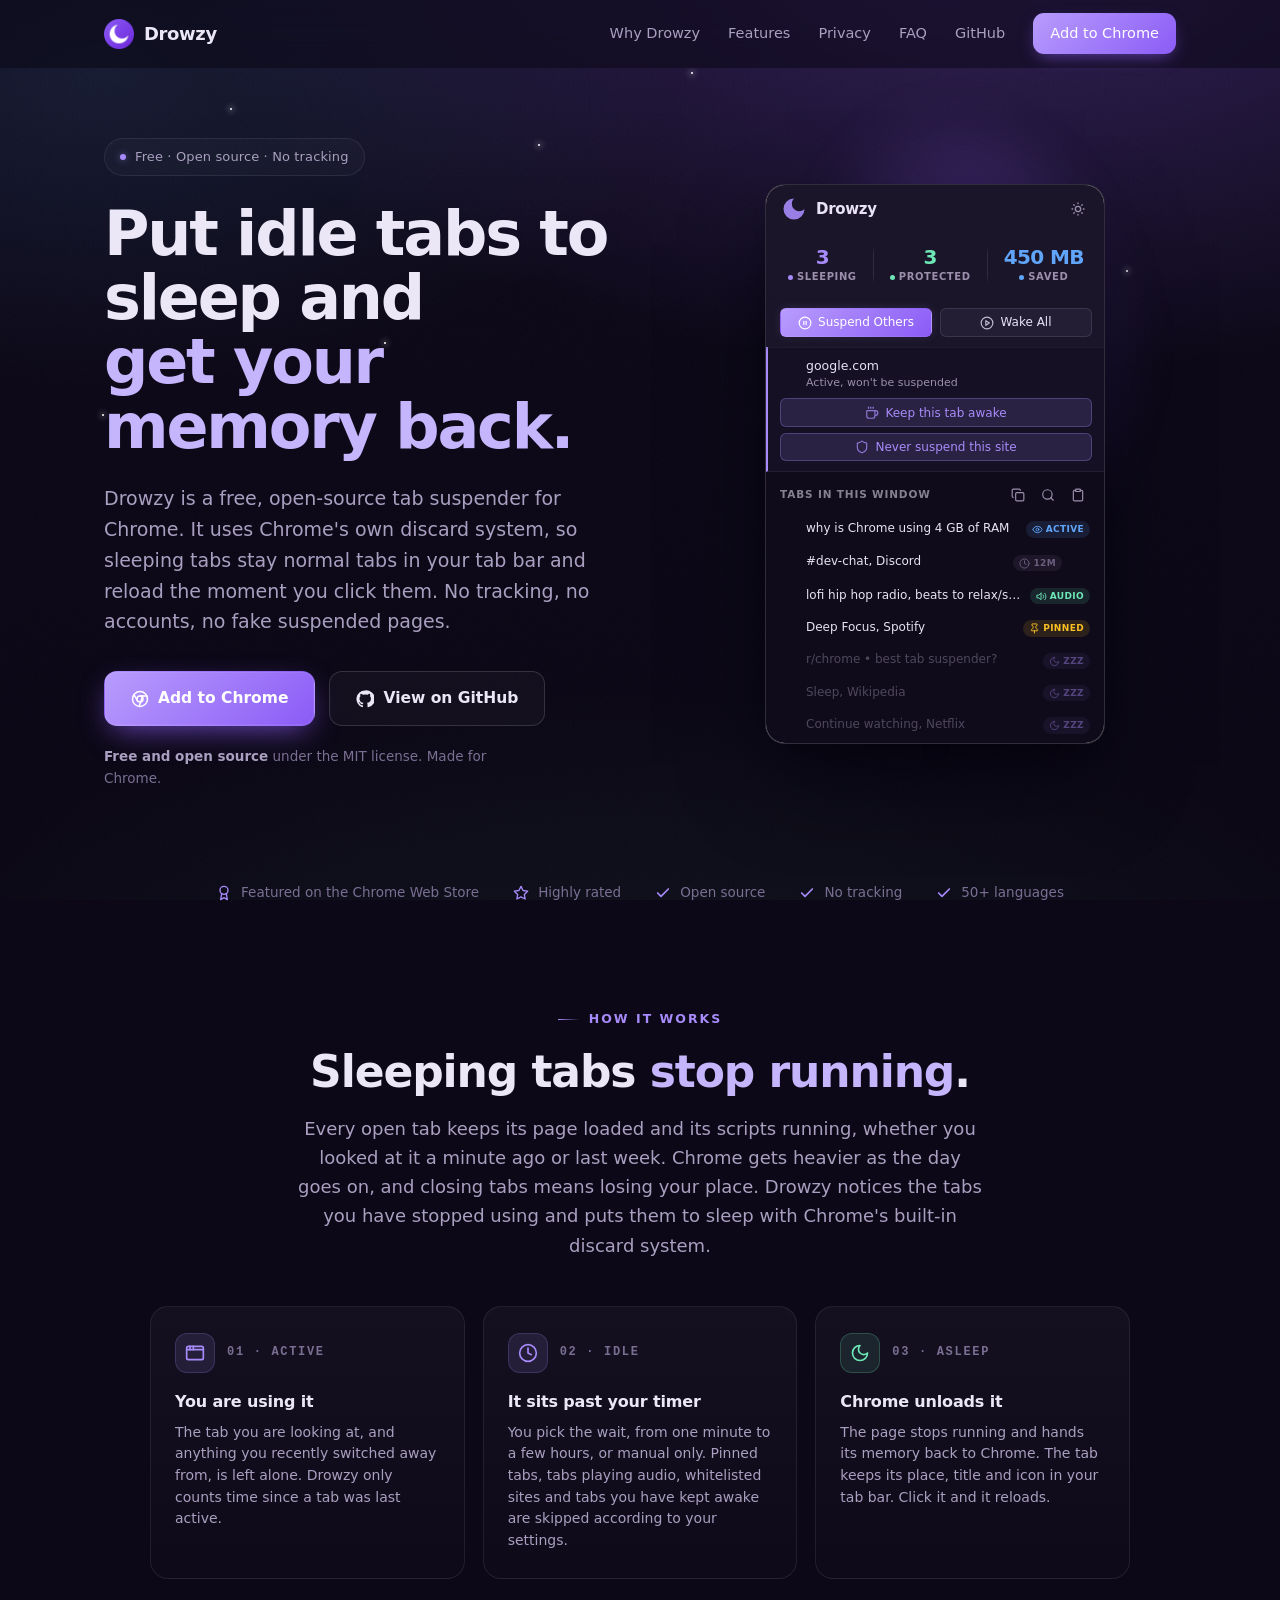
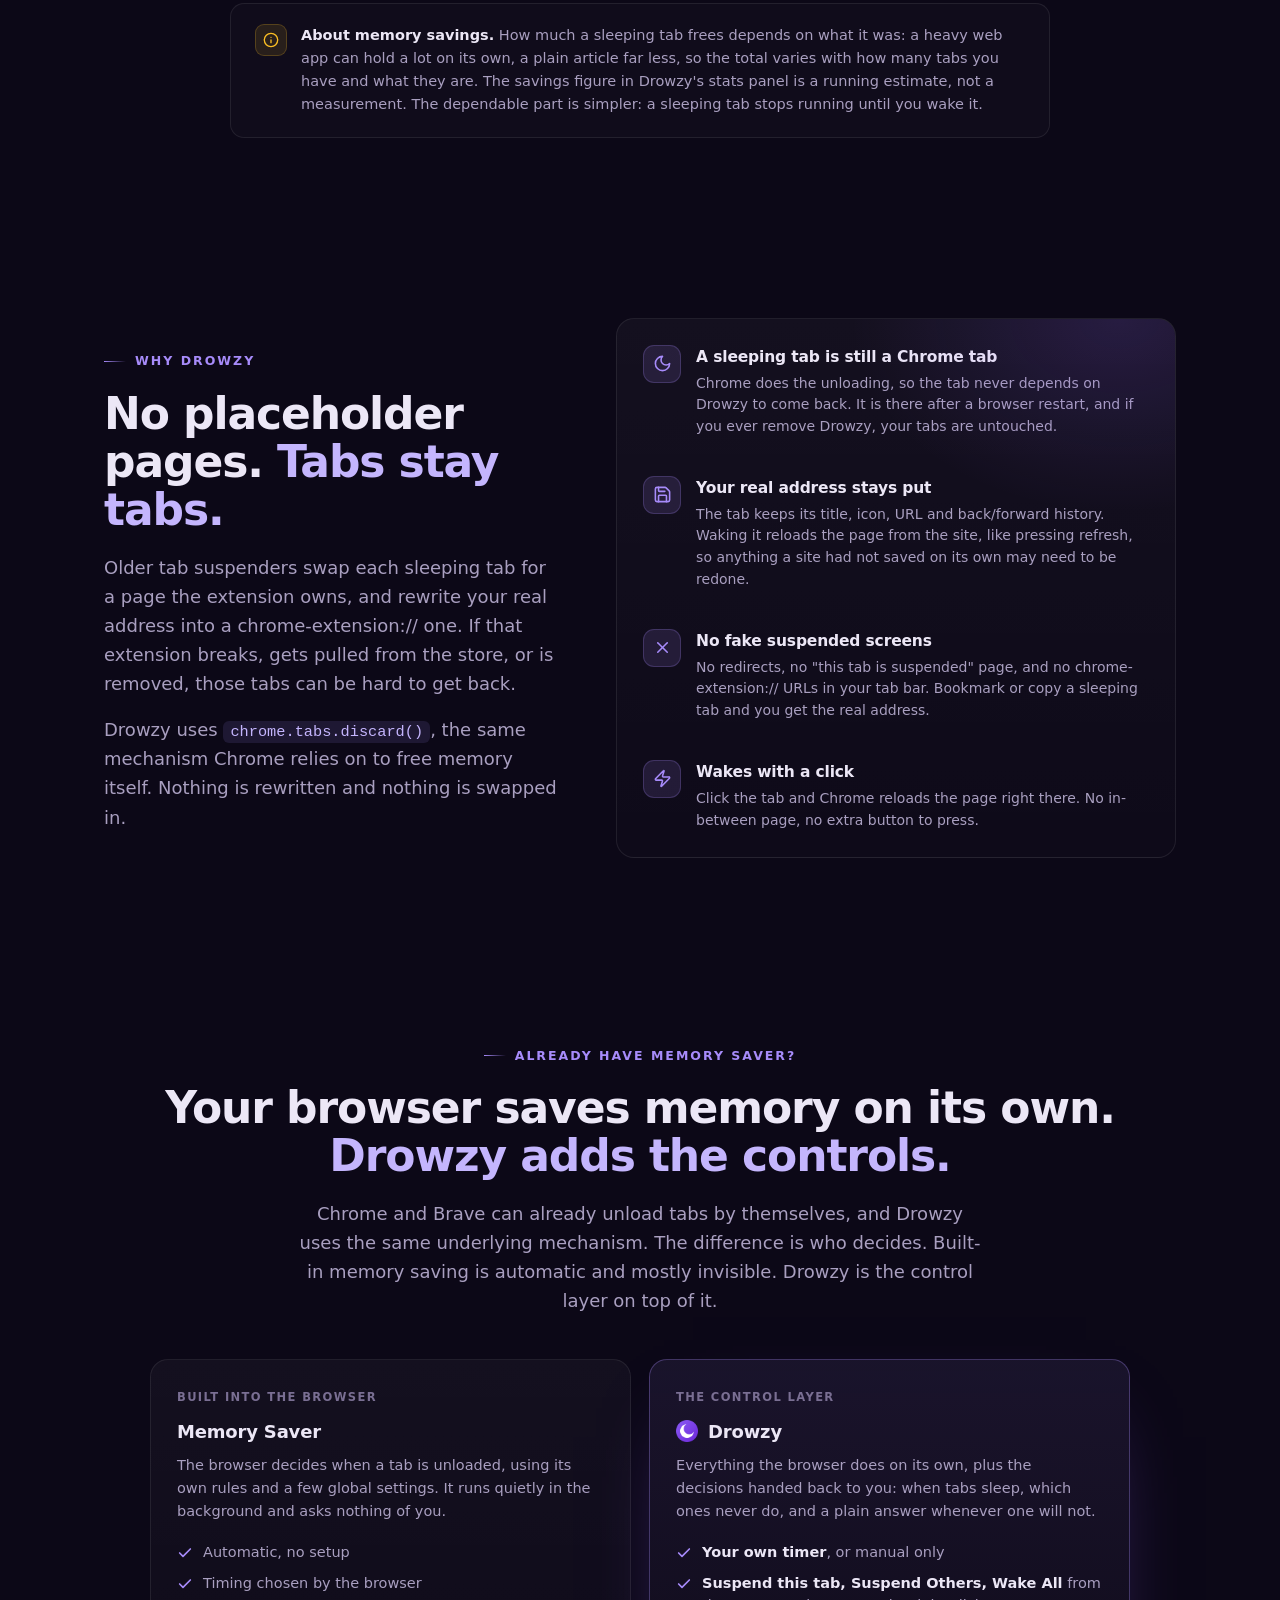
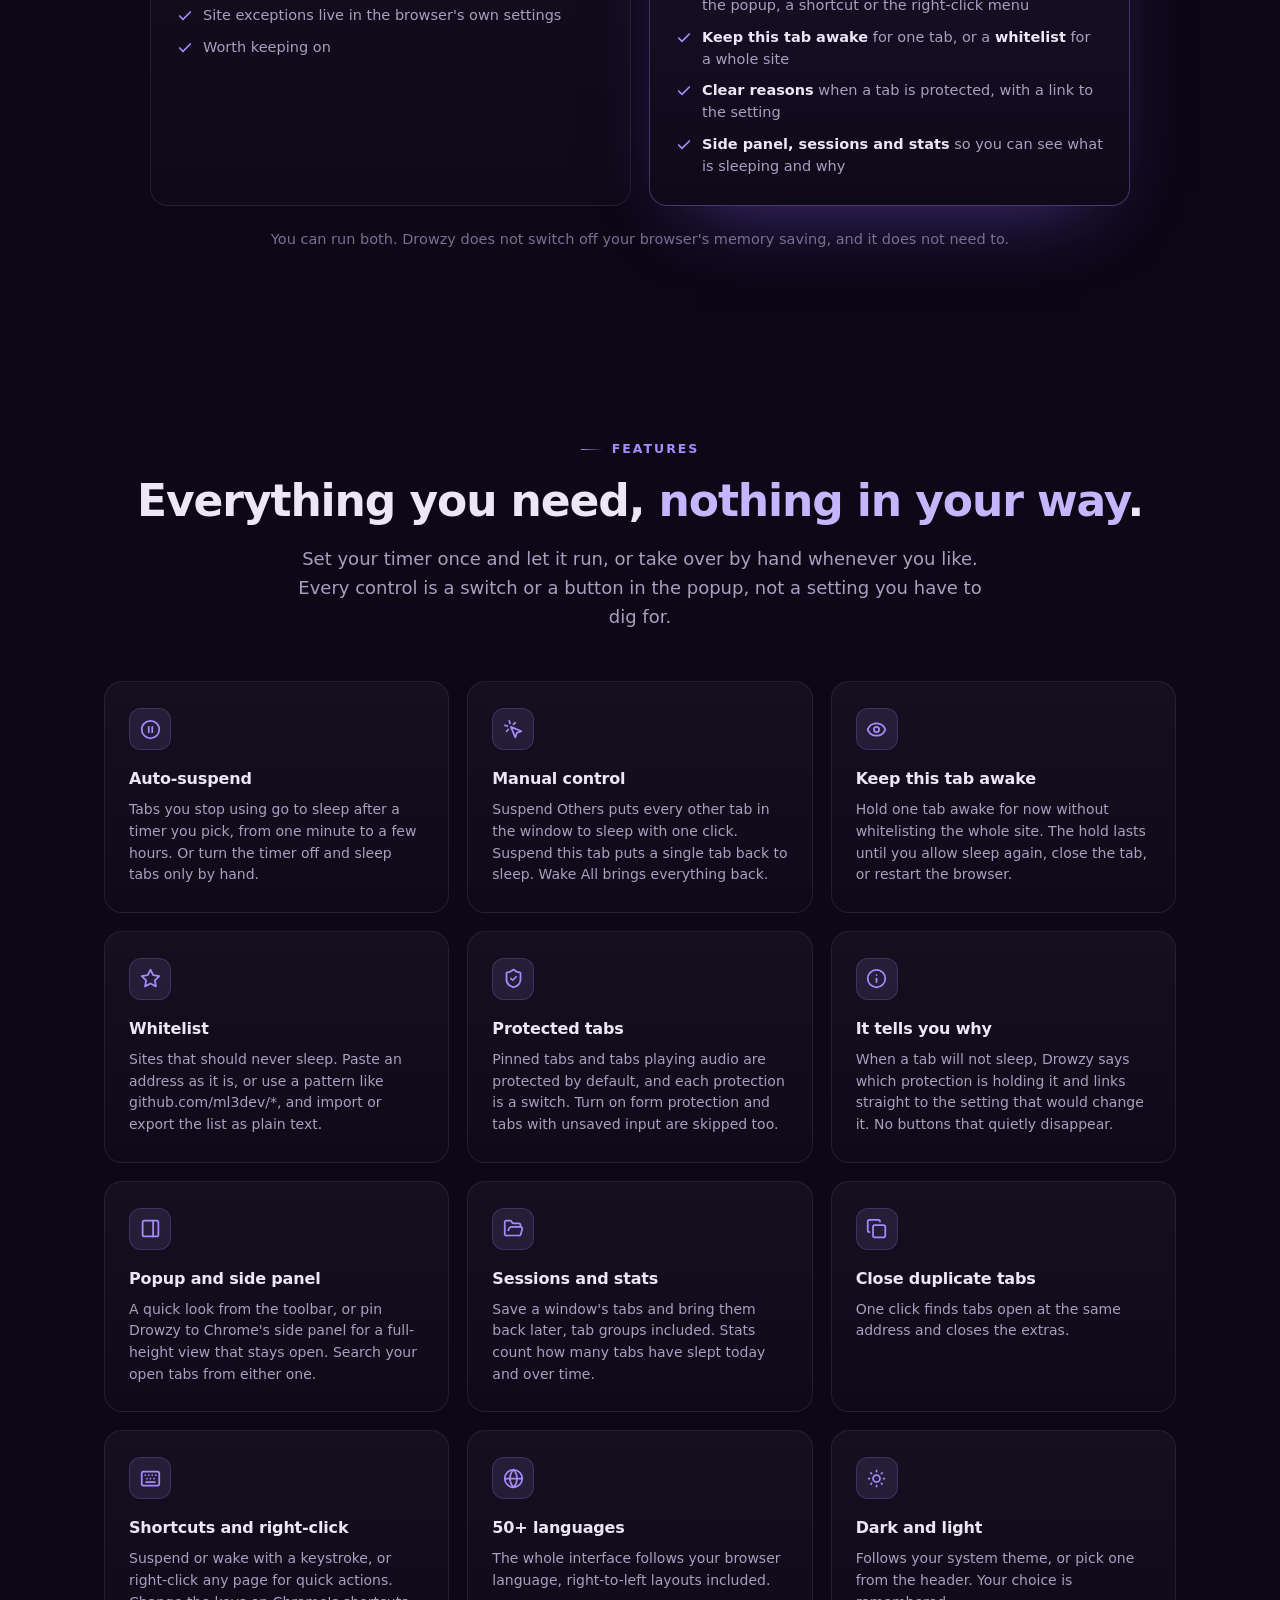
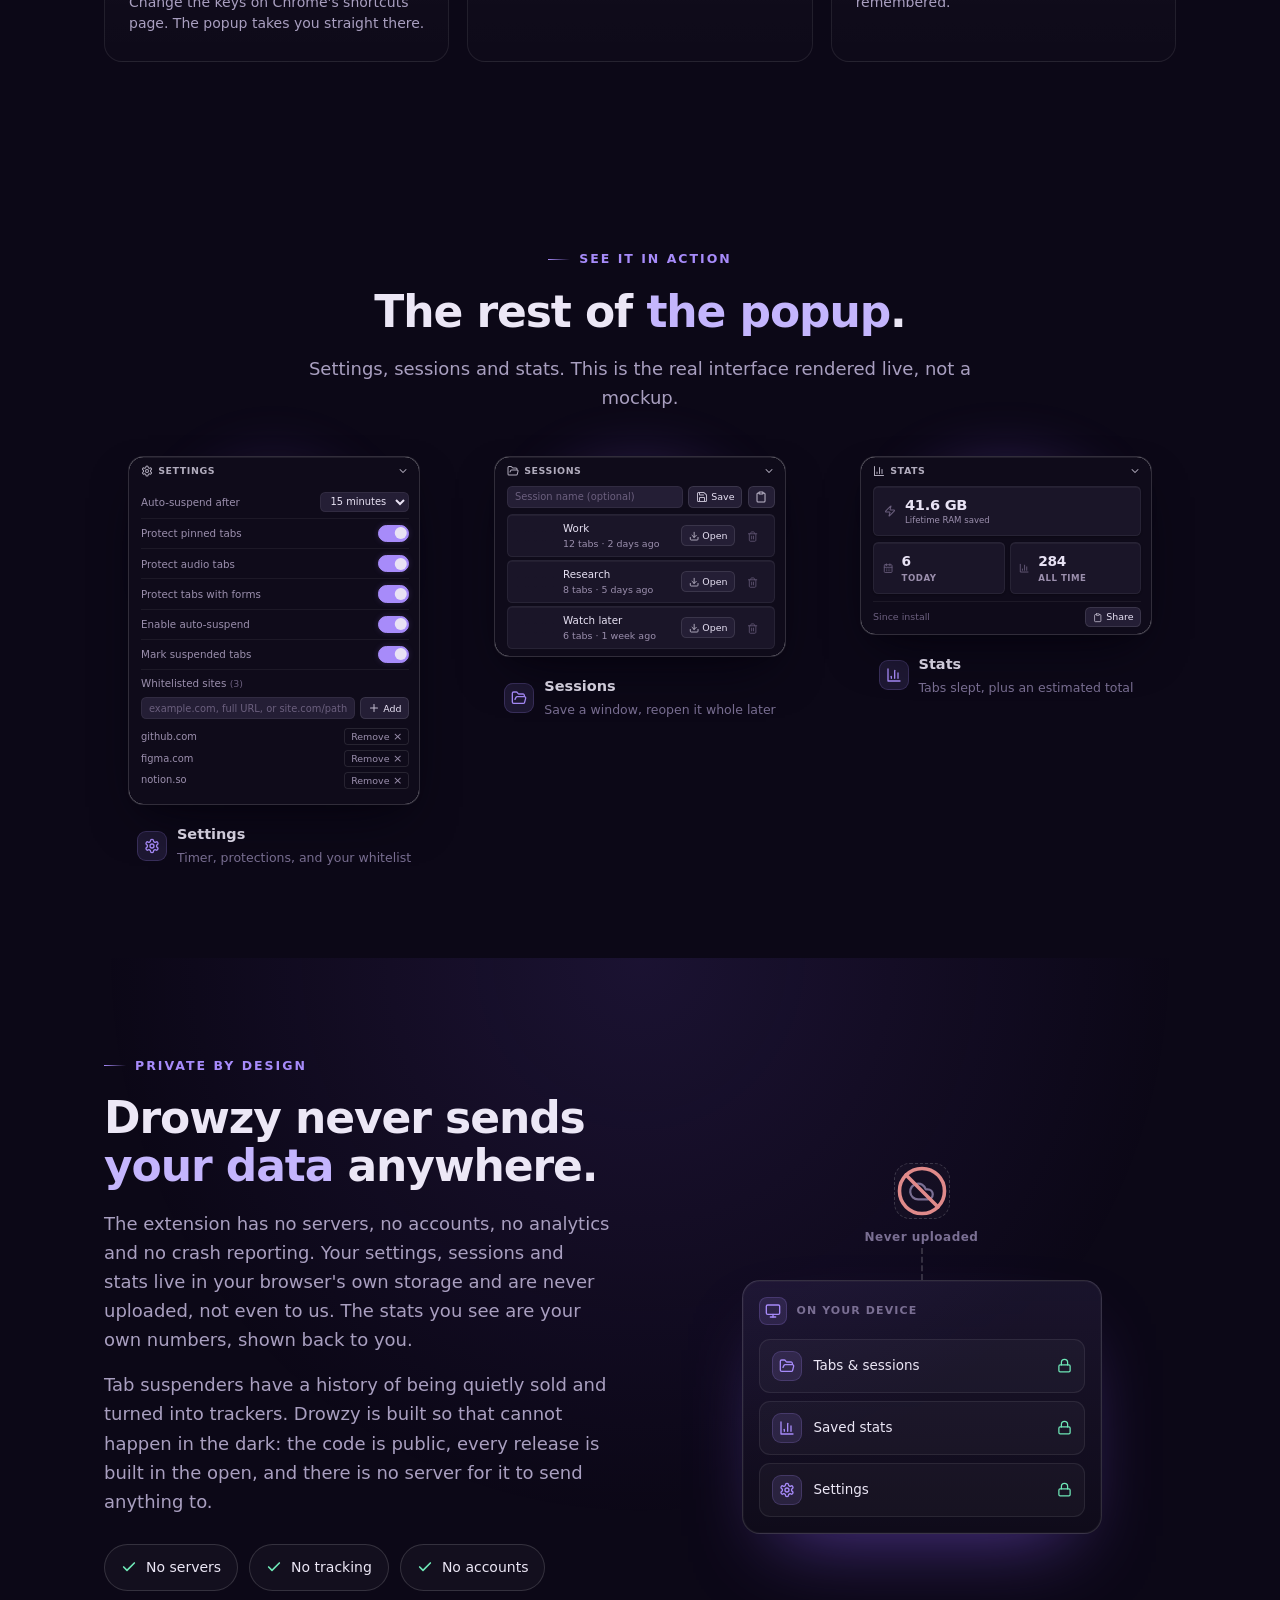
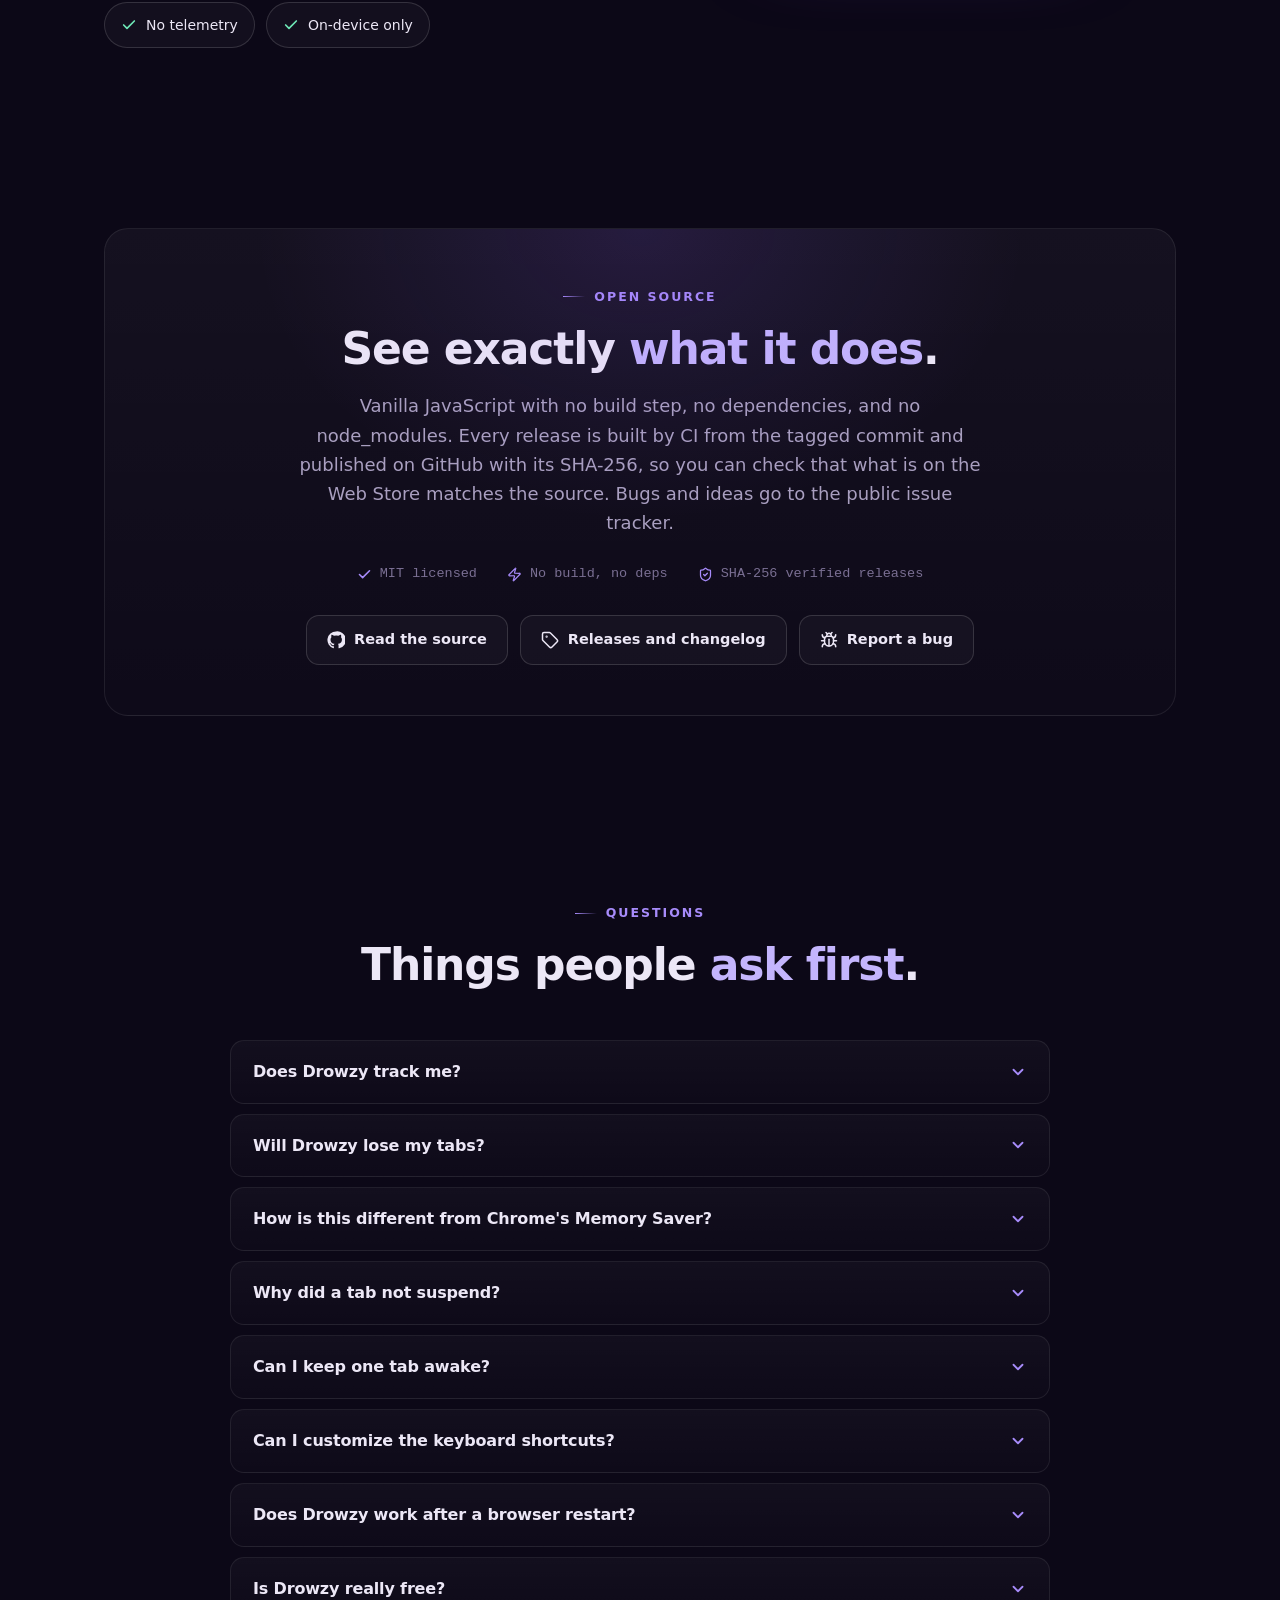
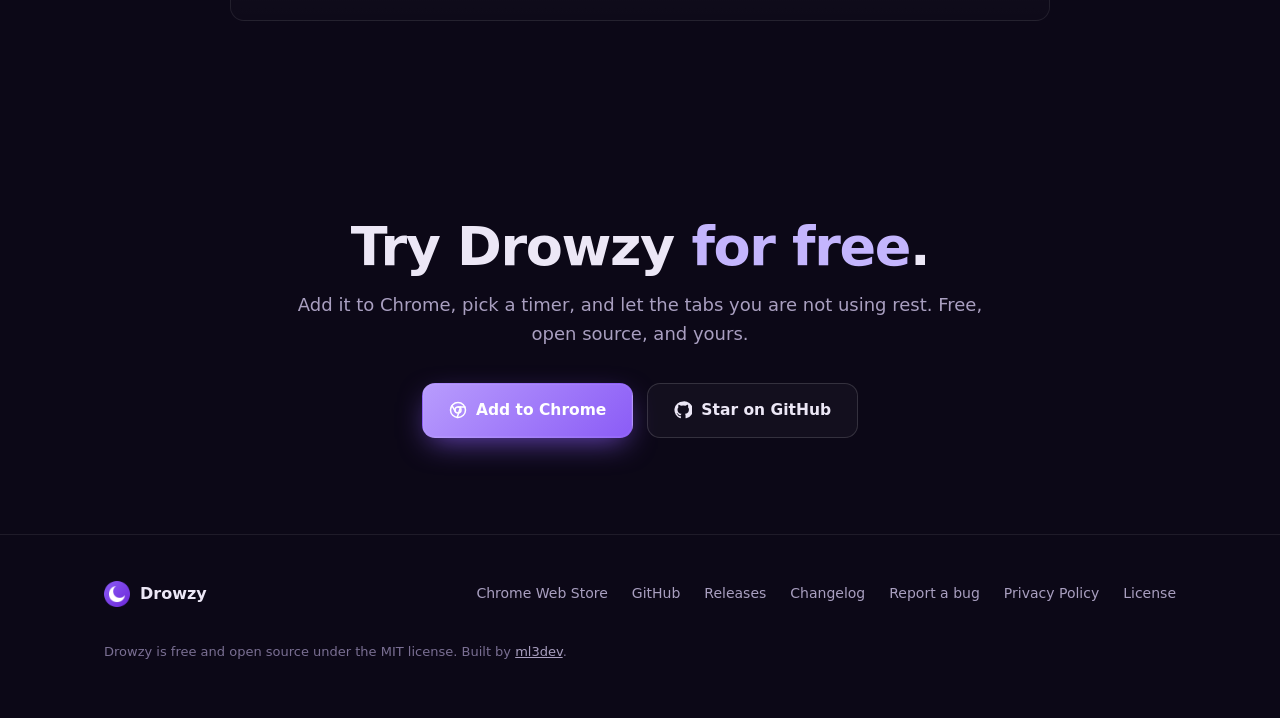
==== commit 27beef34: "docs: plainer heading and lead for the screens section" ====
--- a/docs/index.html
+++ b/docs/index.html
@@ -638,8 +638,8 @@
   <div class="shell">
     <div class="feat-head reveal">
       <span class="eyebrow" style="justify-content:center">See it in action</span>
-      <h2>The same popup, <em>up close</em>.</h2>
-      <p class="lead">Settings you tune once, sessions you can bring back, and stats that keep count of what has slept. This is the real interface rendered live, not a mockup.</p>
+      <h2>The rest of <em>the popup</em>.</h2>
+      <p class="lead">Settings, sessions and stats. This is the real interface rendered live, not a mockup.</p>
     </div>
     <div class="shots">
       <figure class="shot reveal">
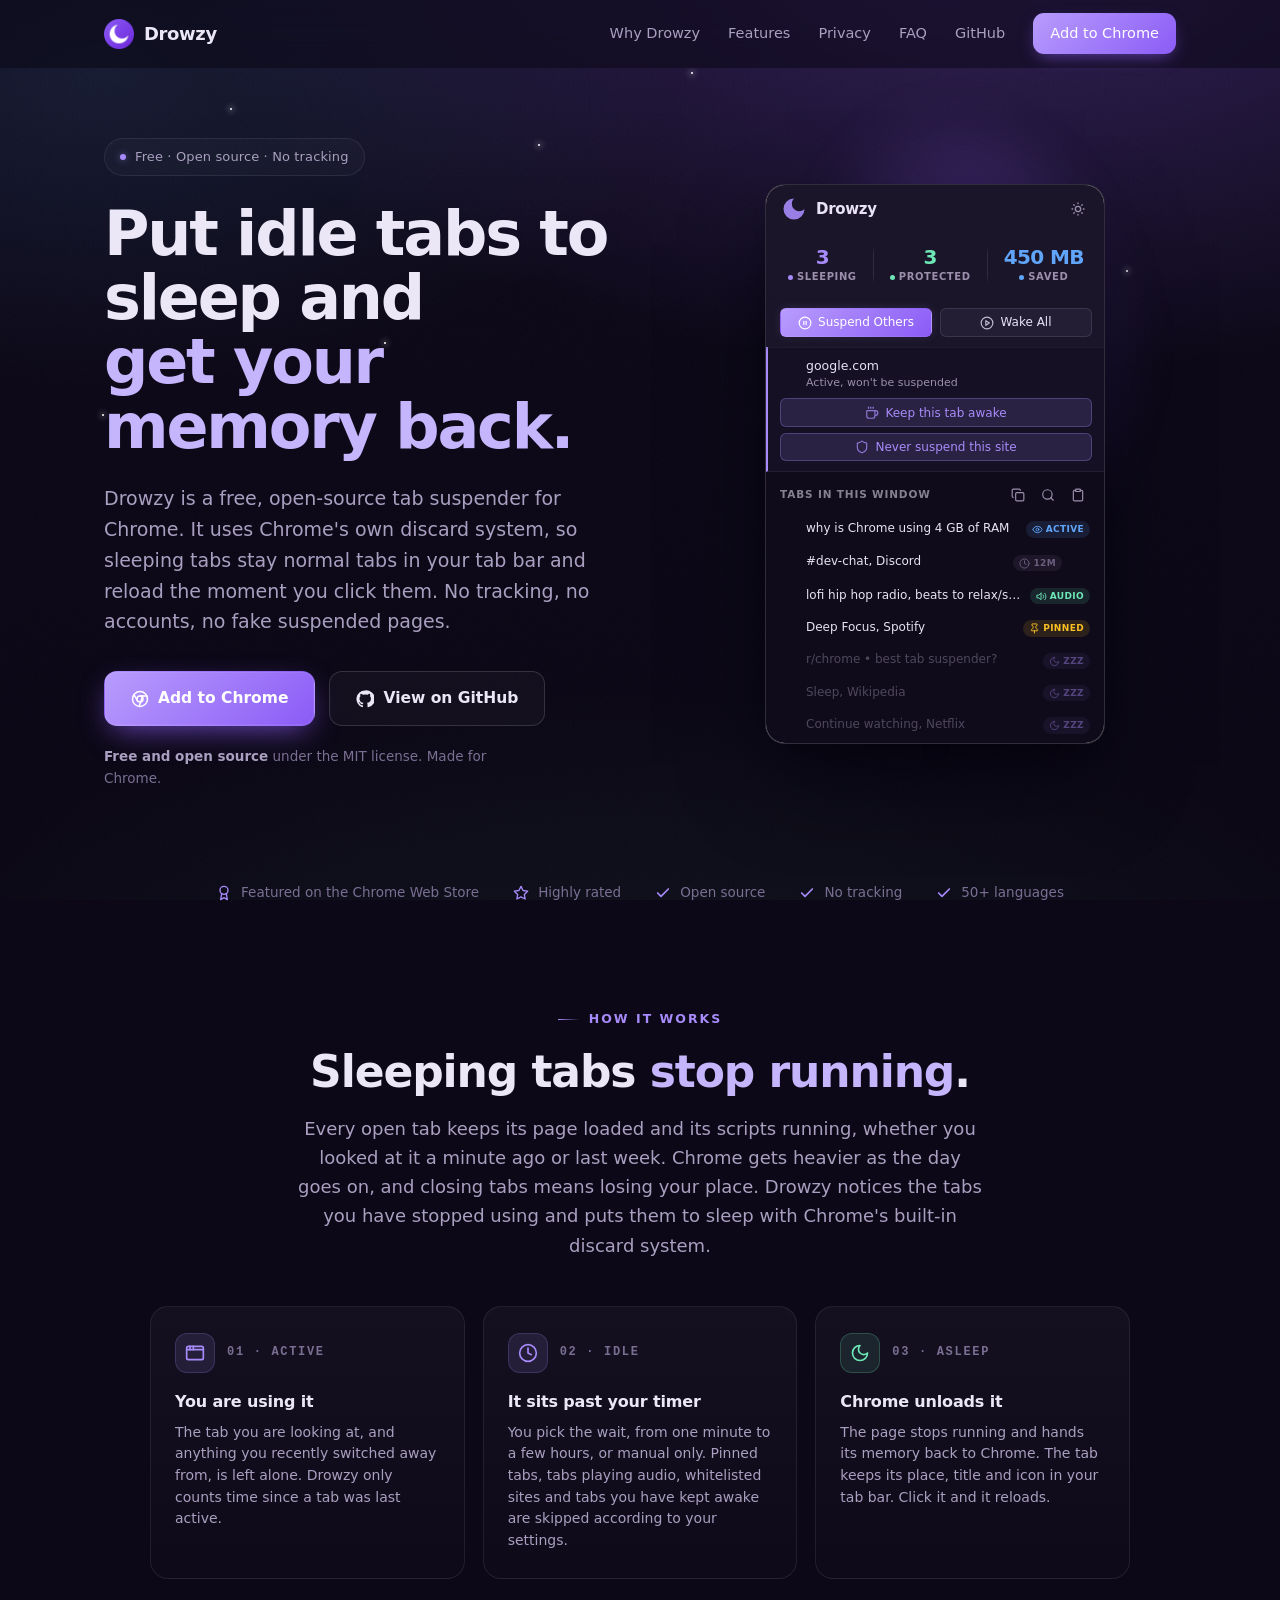
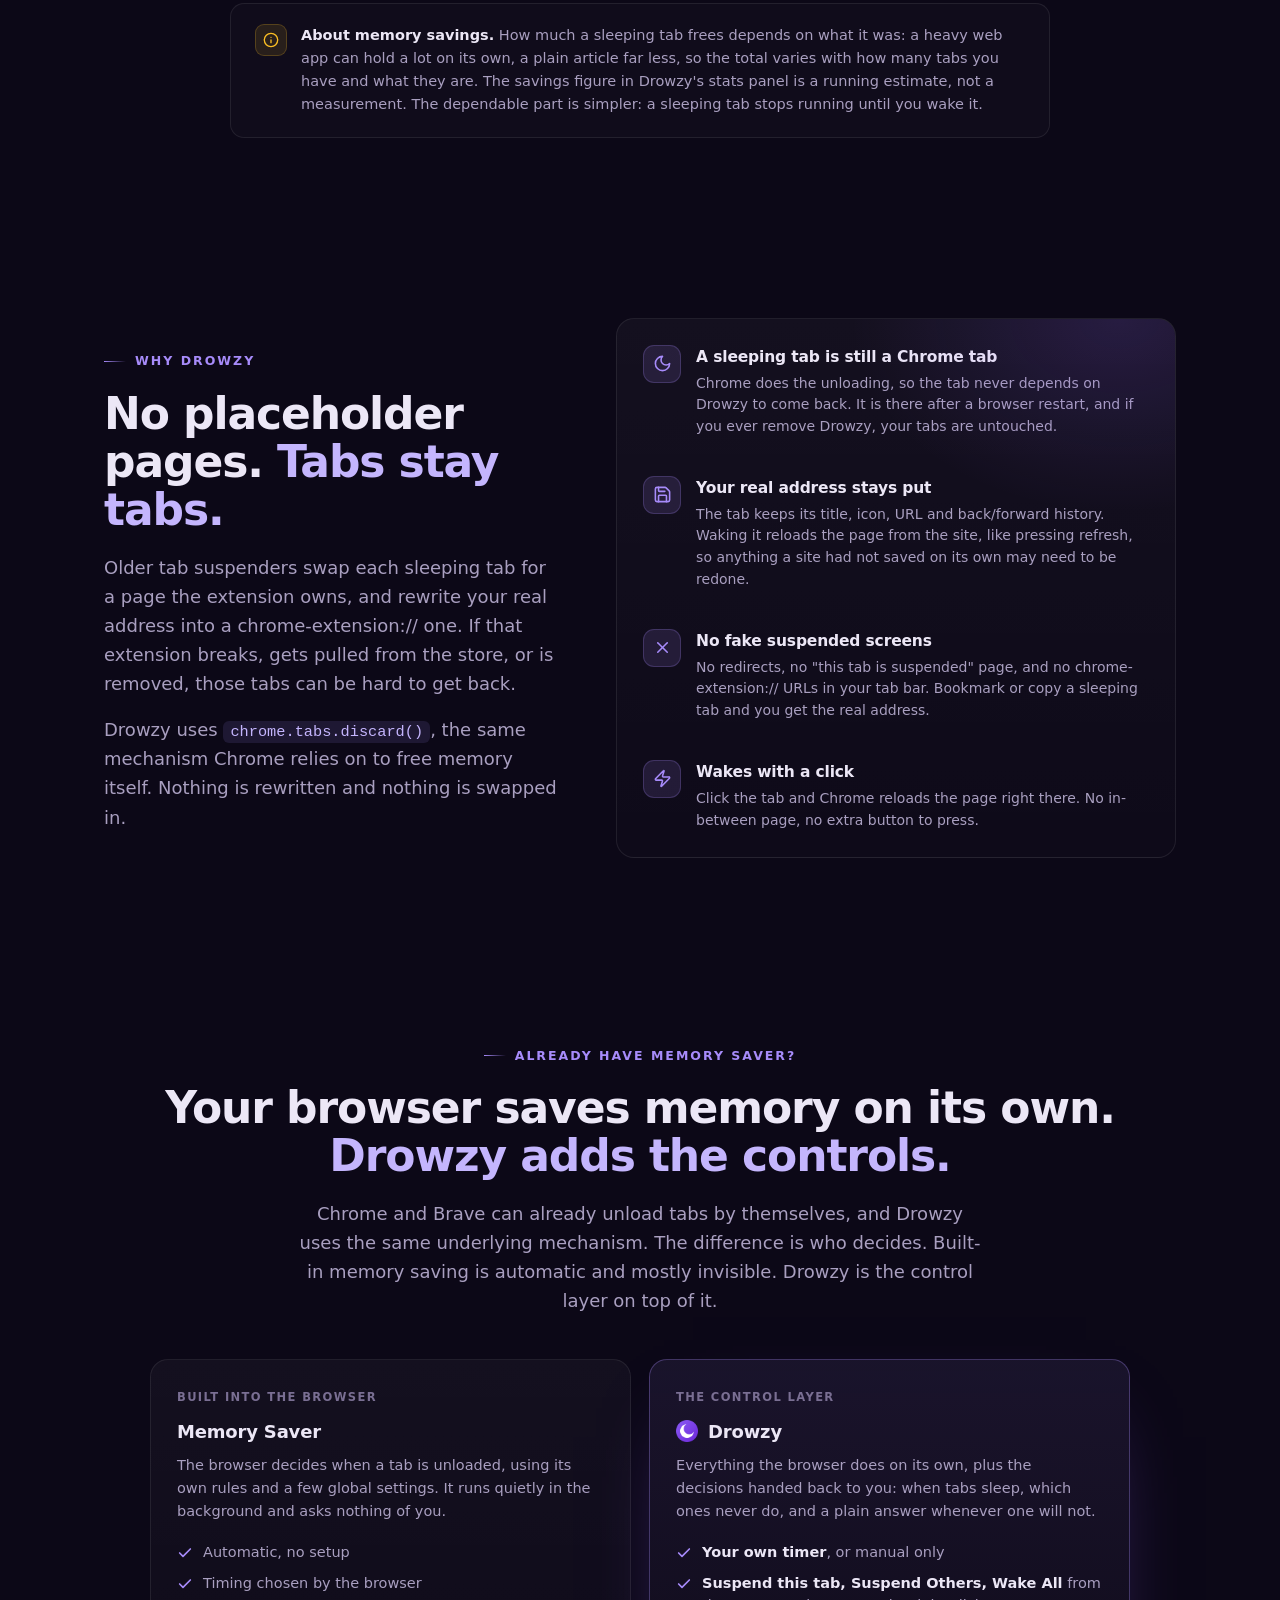
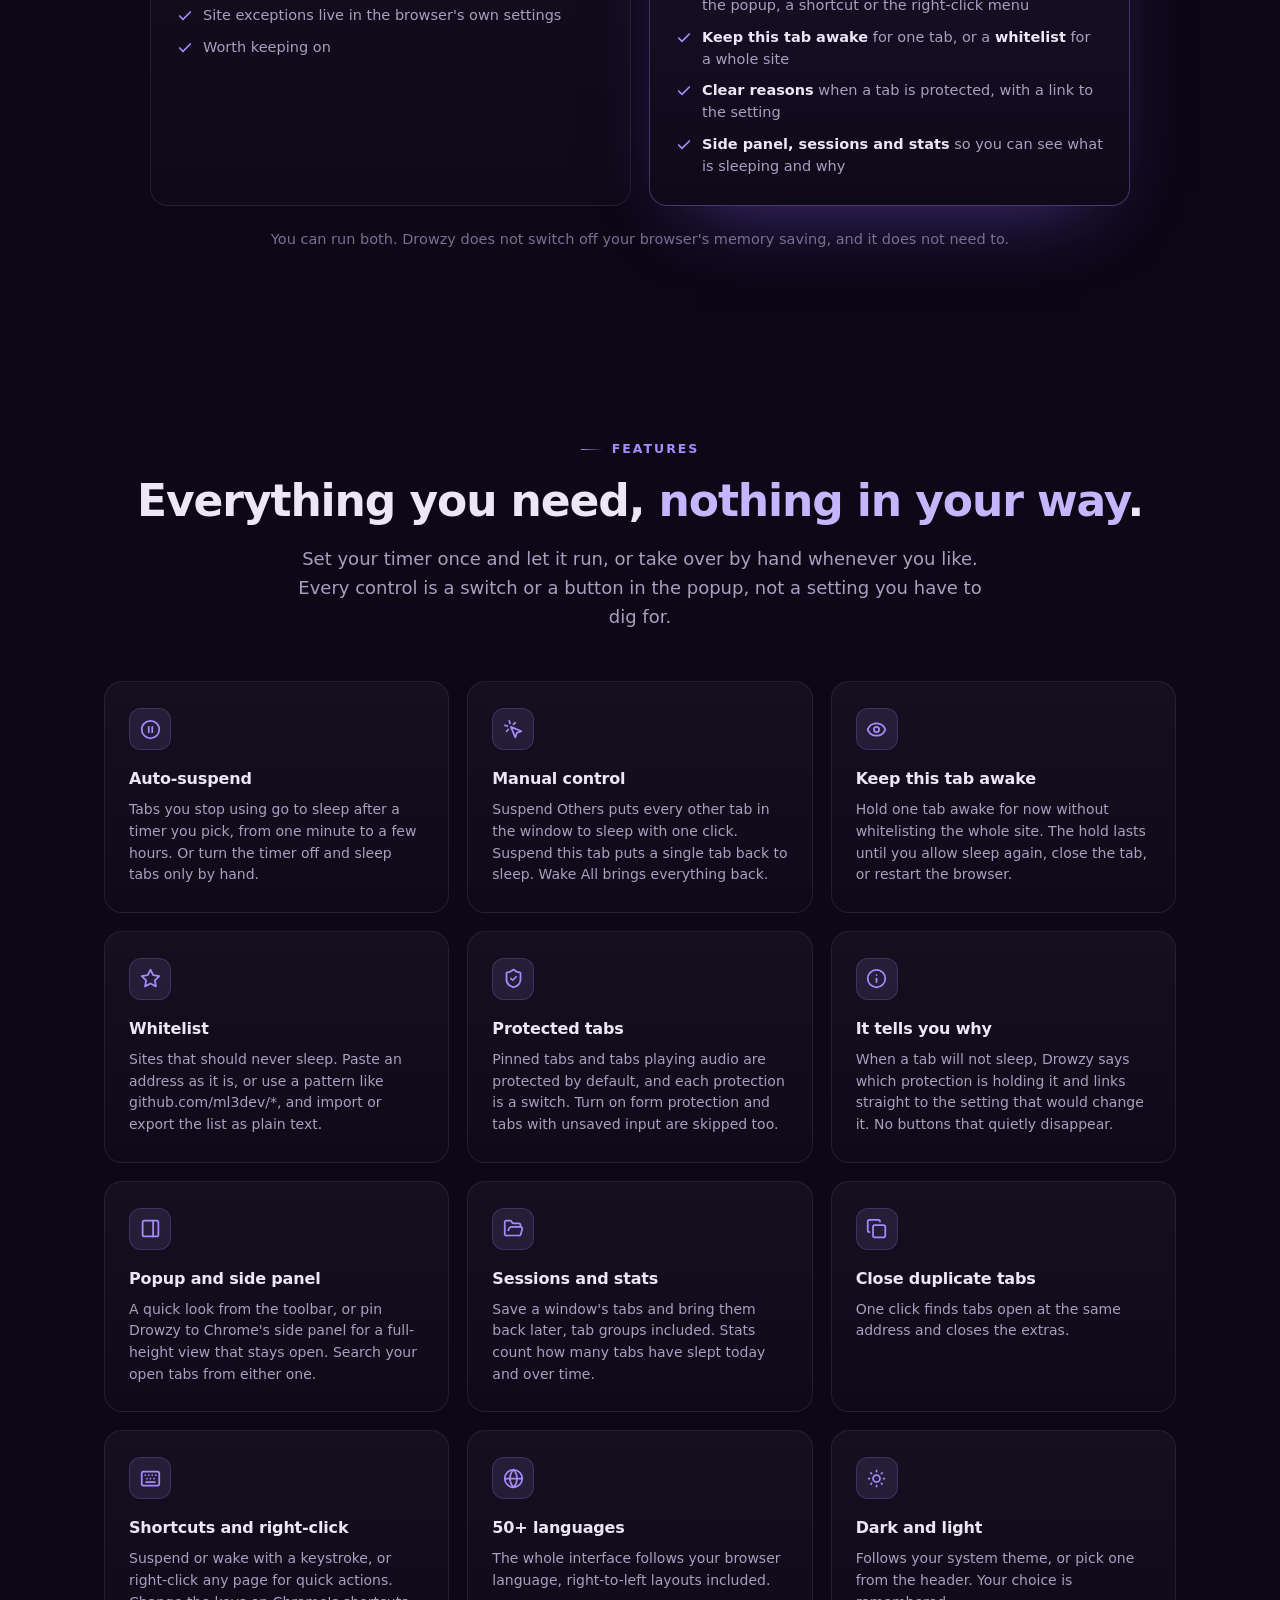
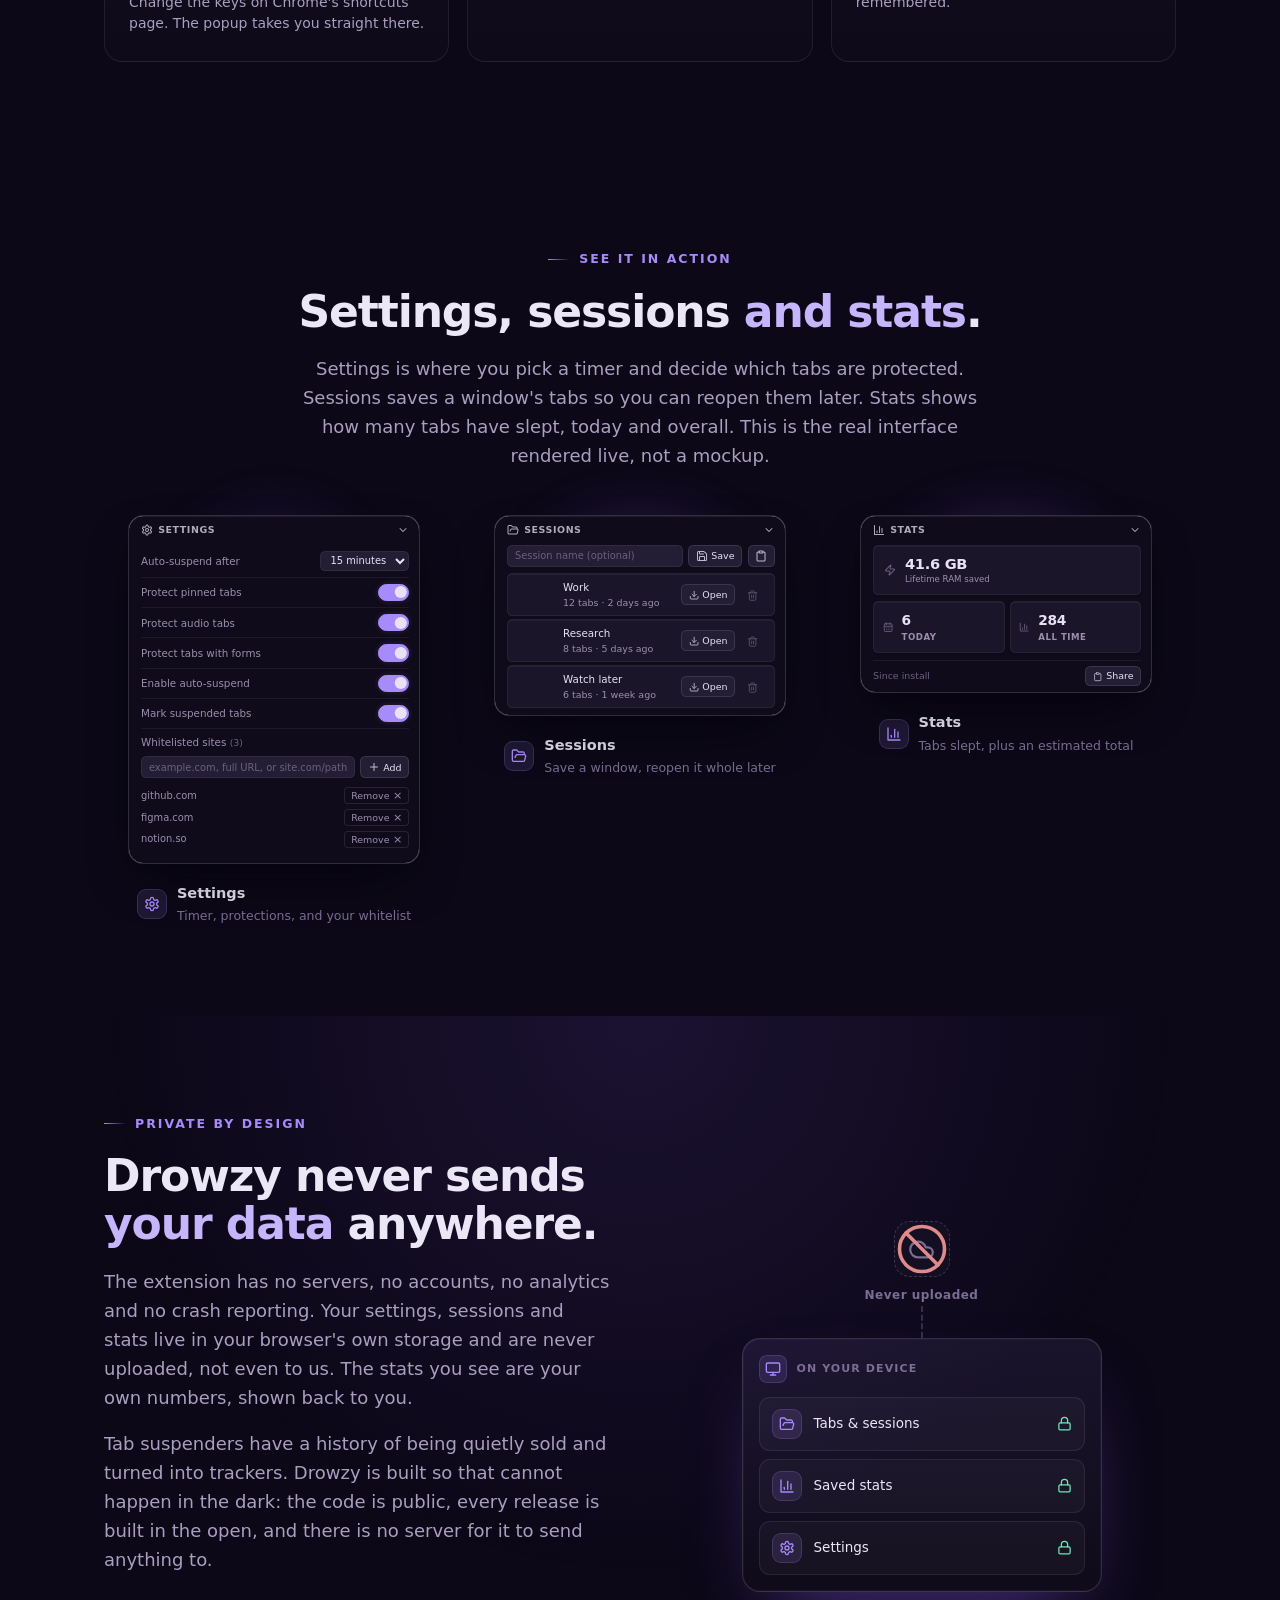
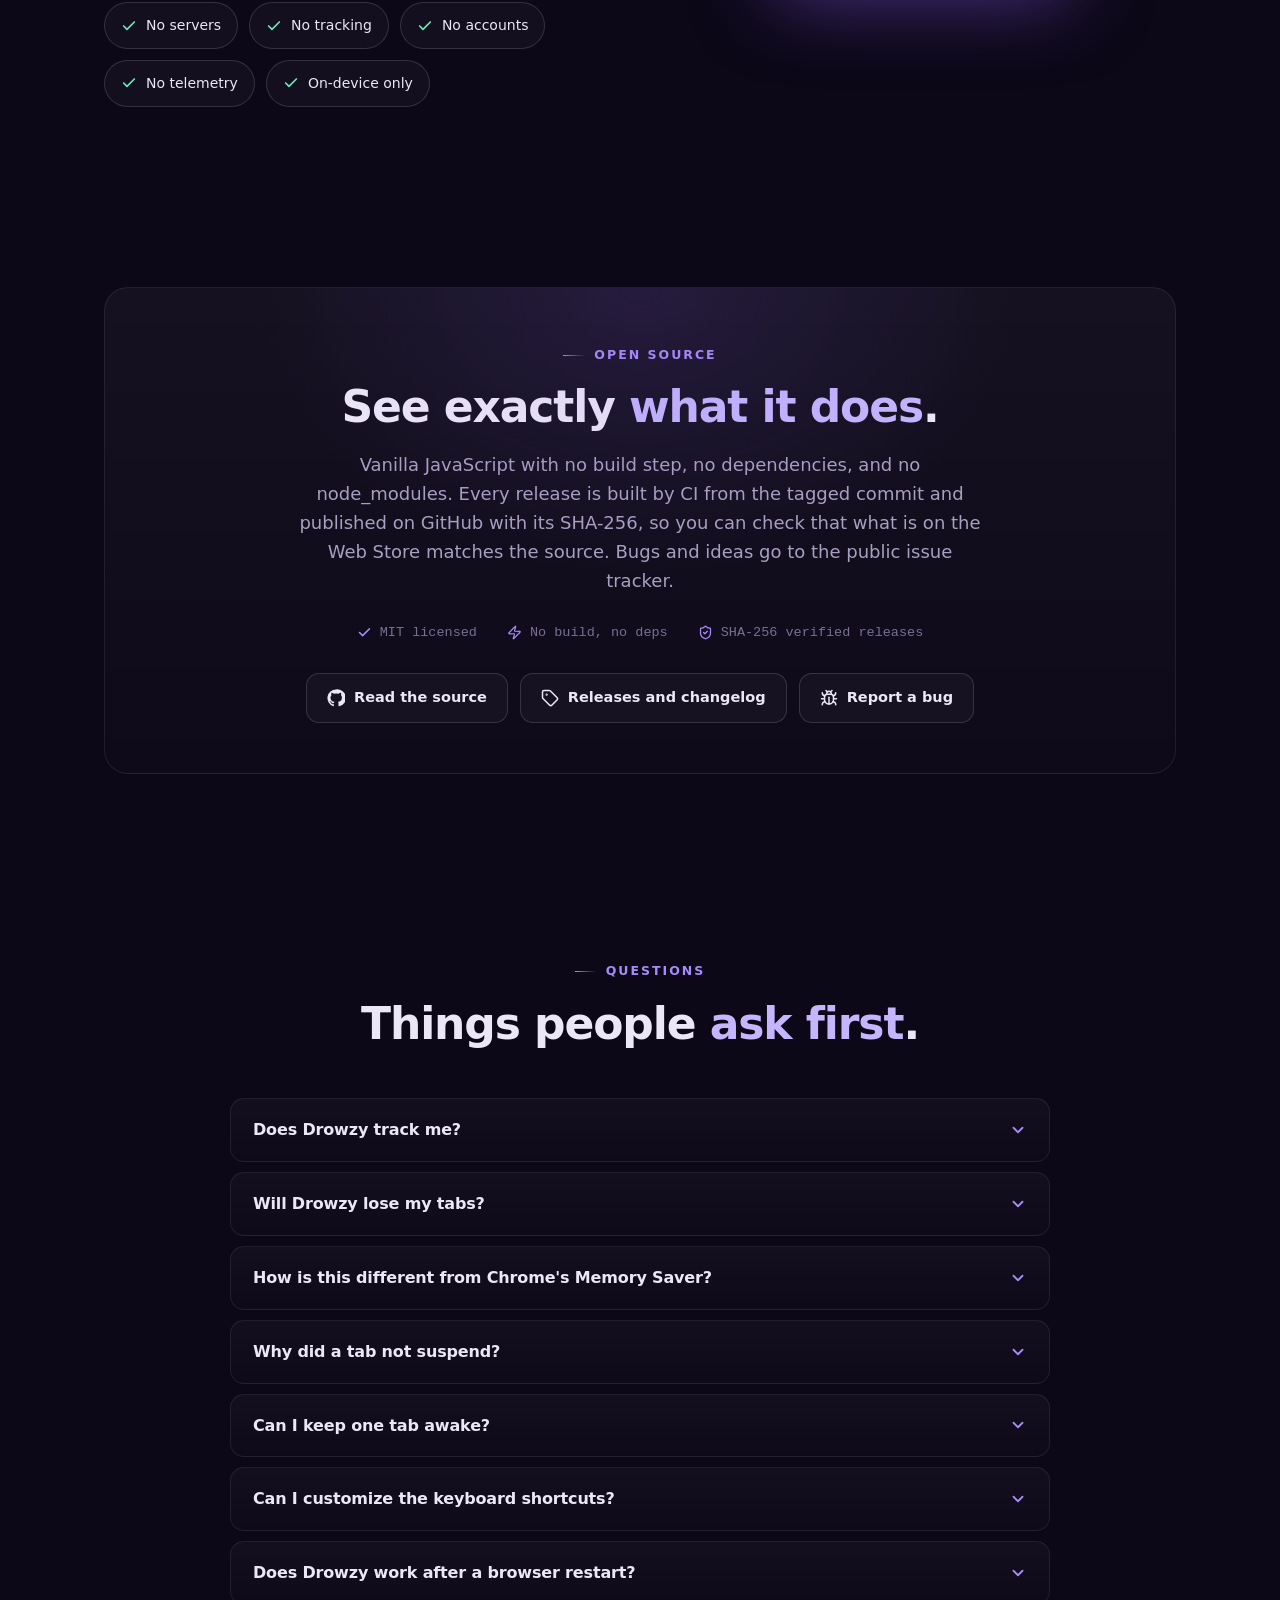
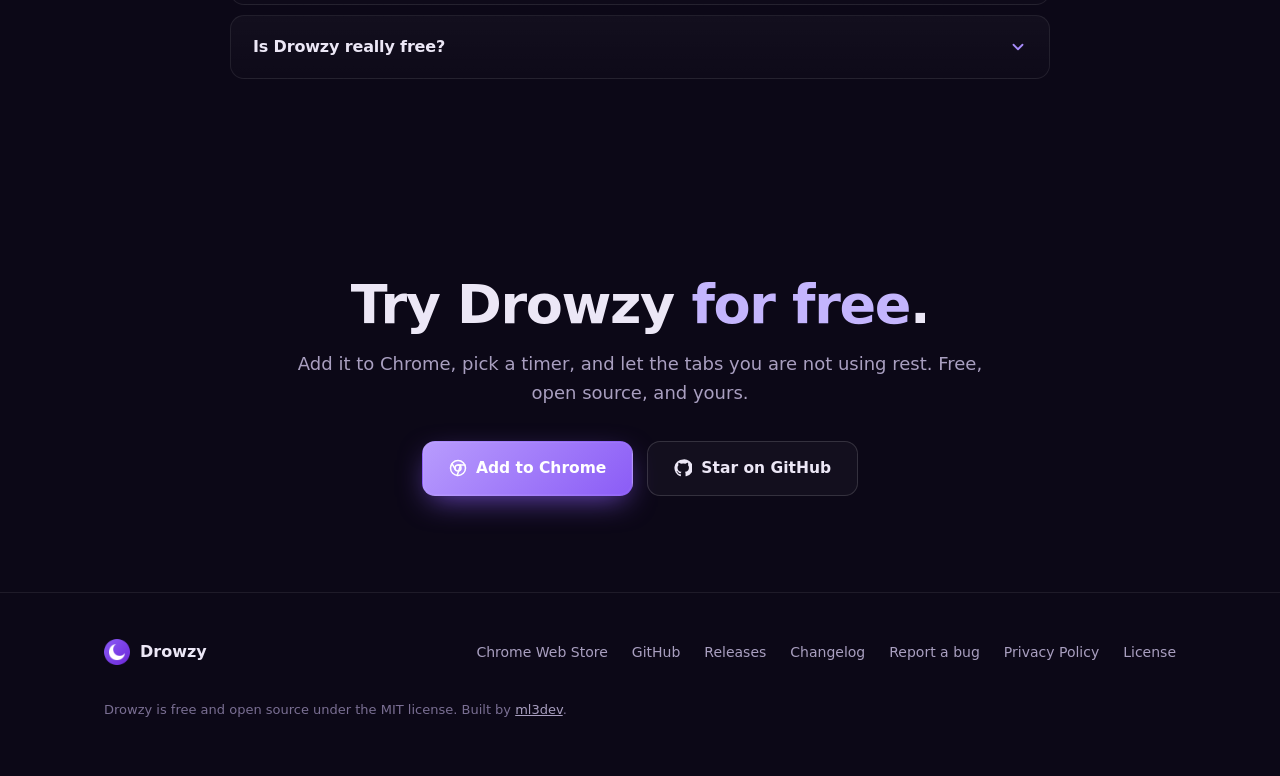
==== commit c9dfa514: "docs: name the three screens in the showcase heading, one sentence each in the lead" ====
--- a/docs/index.html
+++ b/docs/index.html
@@ -638,8 +638,8 @@
   <div class="shell">
     <div class="feat-head reveal">
       <span class="eyebrow" style="justify-content:center">See it in action</span>
-      <h2>The rest of <em>the popup</em>.</h2>
-      <p class="lead">Settings, sessions and stats. This is the real interface rendered live, not a mockup.</p>
+      <h2>Settings, sessions <em>and stats</em>.</h2>
+      <p class="lead">Settings is where you pick a timer and decide which tabs are protected. Sessions saves a window's tabs so you can reopen them later. Stats shows how many tabs have slept, today and overall. This is the real interface rendered live, not a mockup.</p>
     </div>
     <div class="shots">
       <figure class="shot reveal">
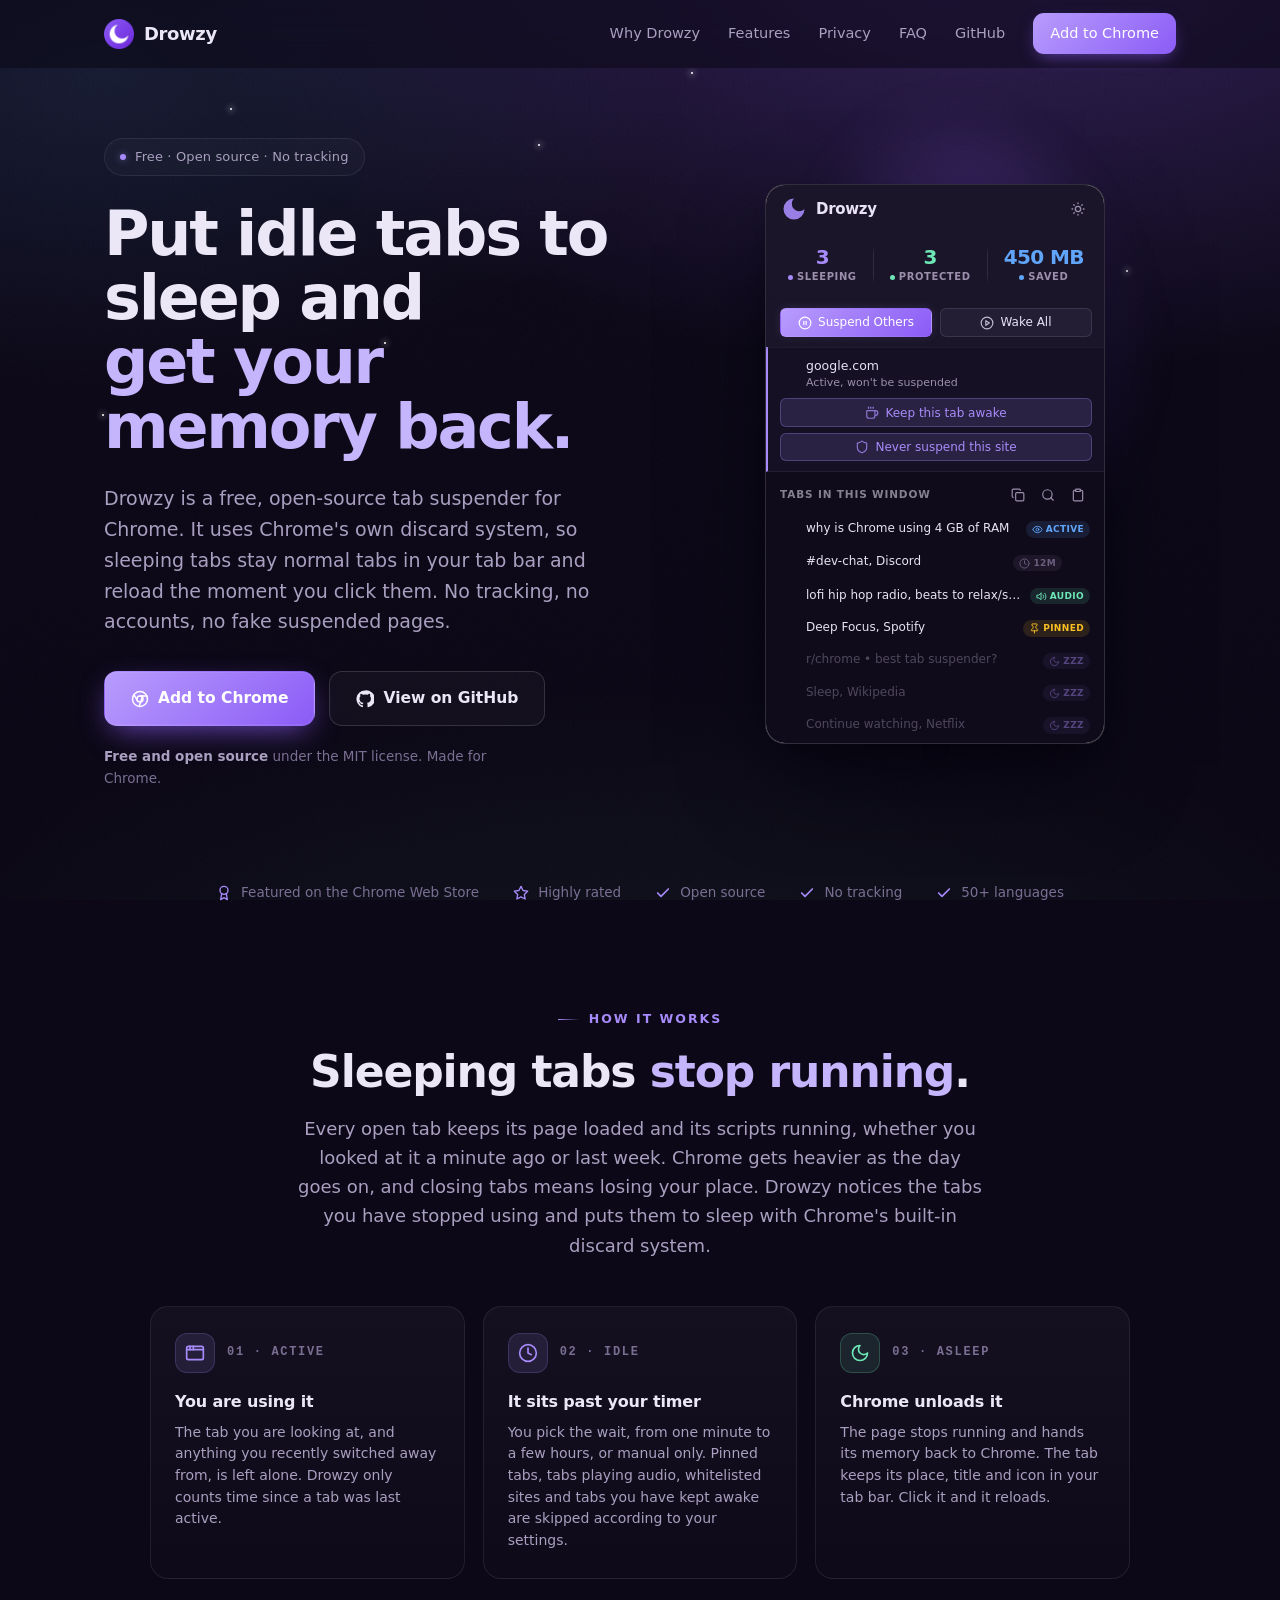
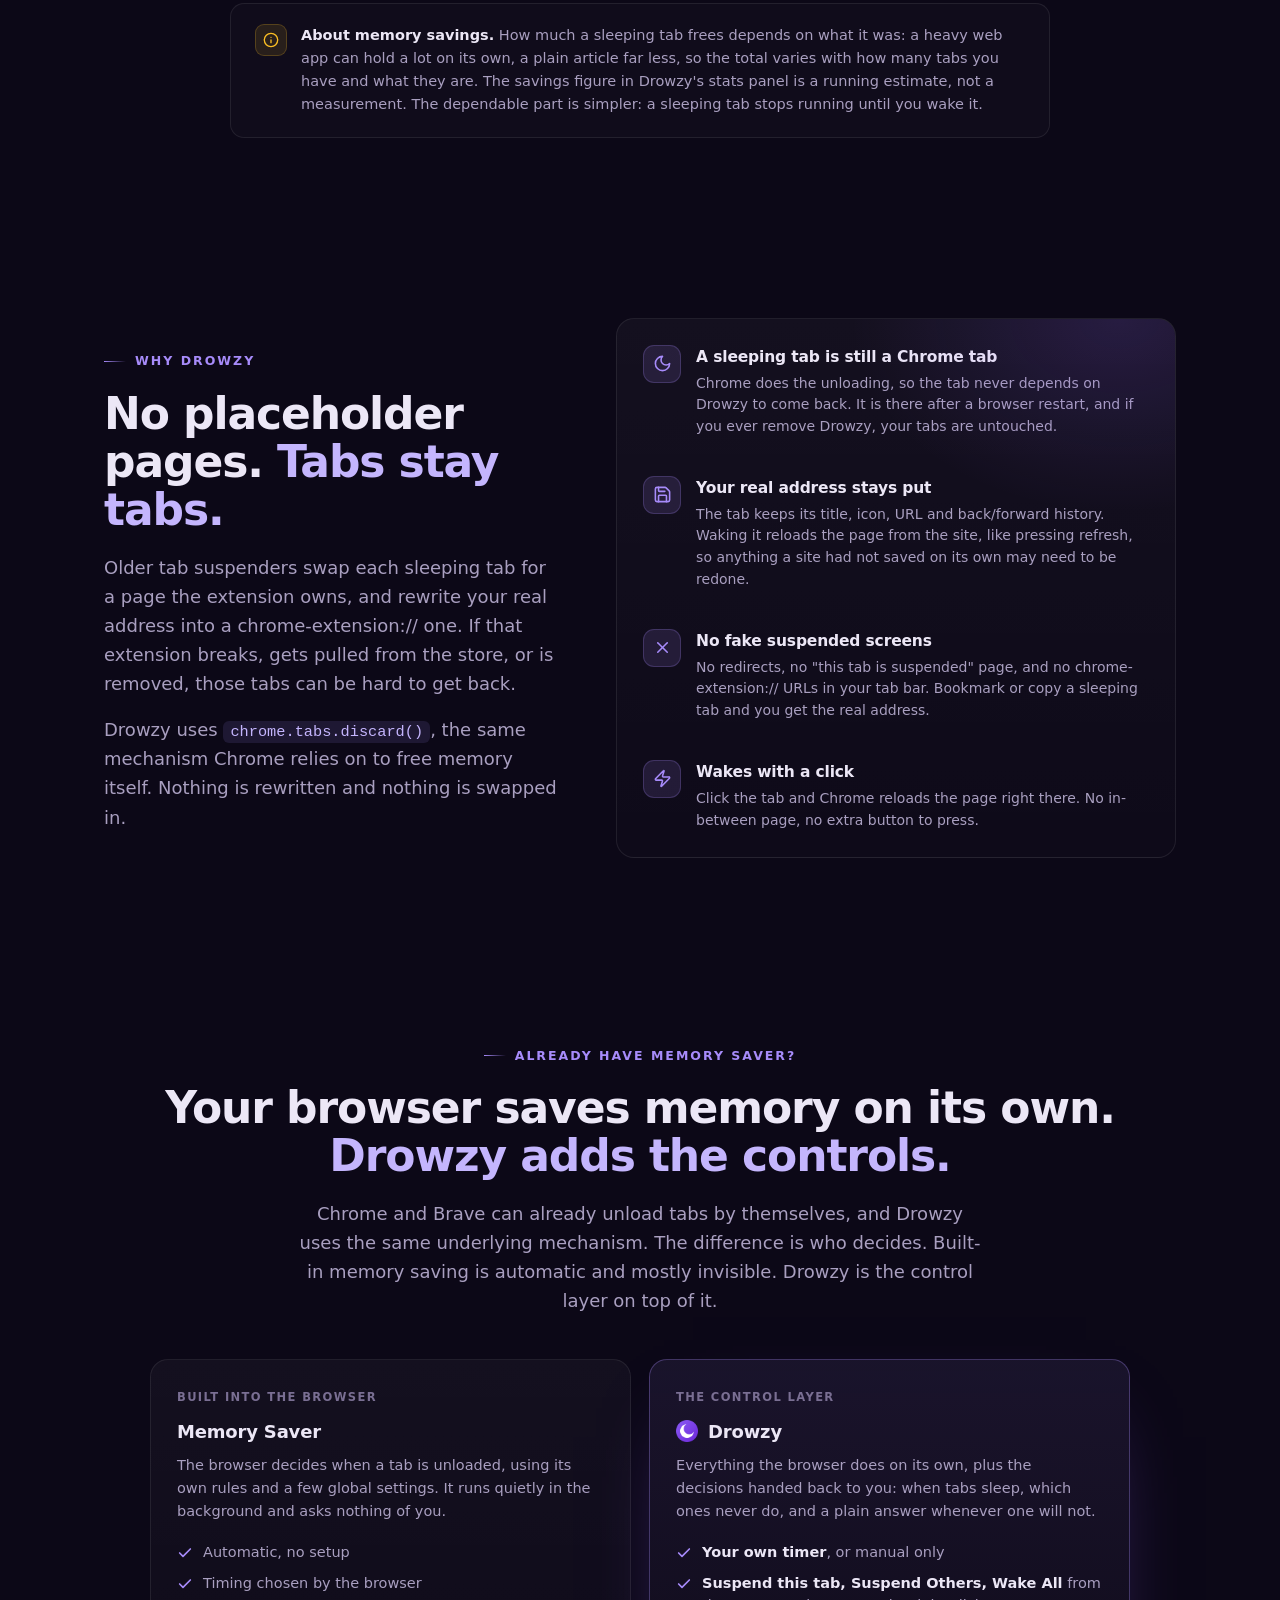
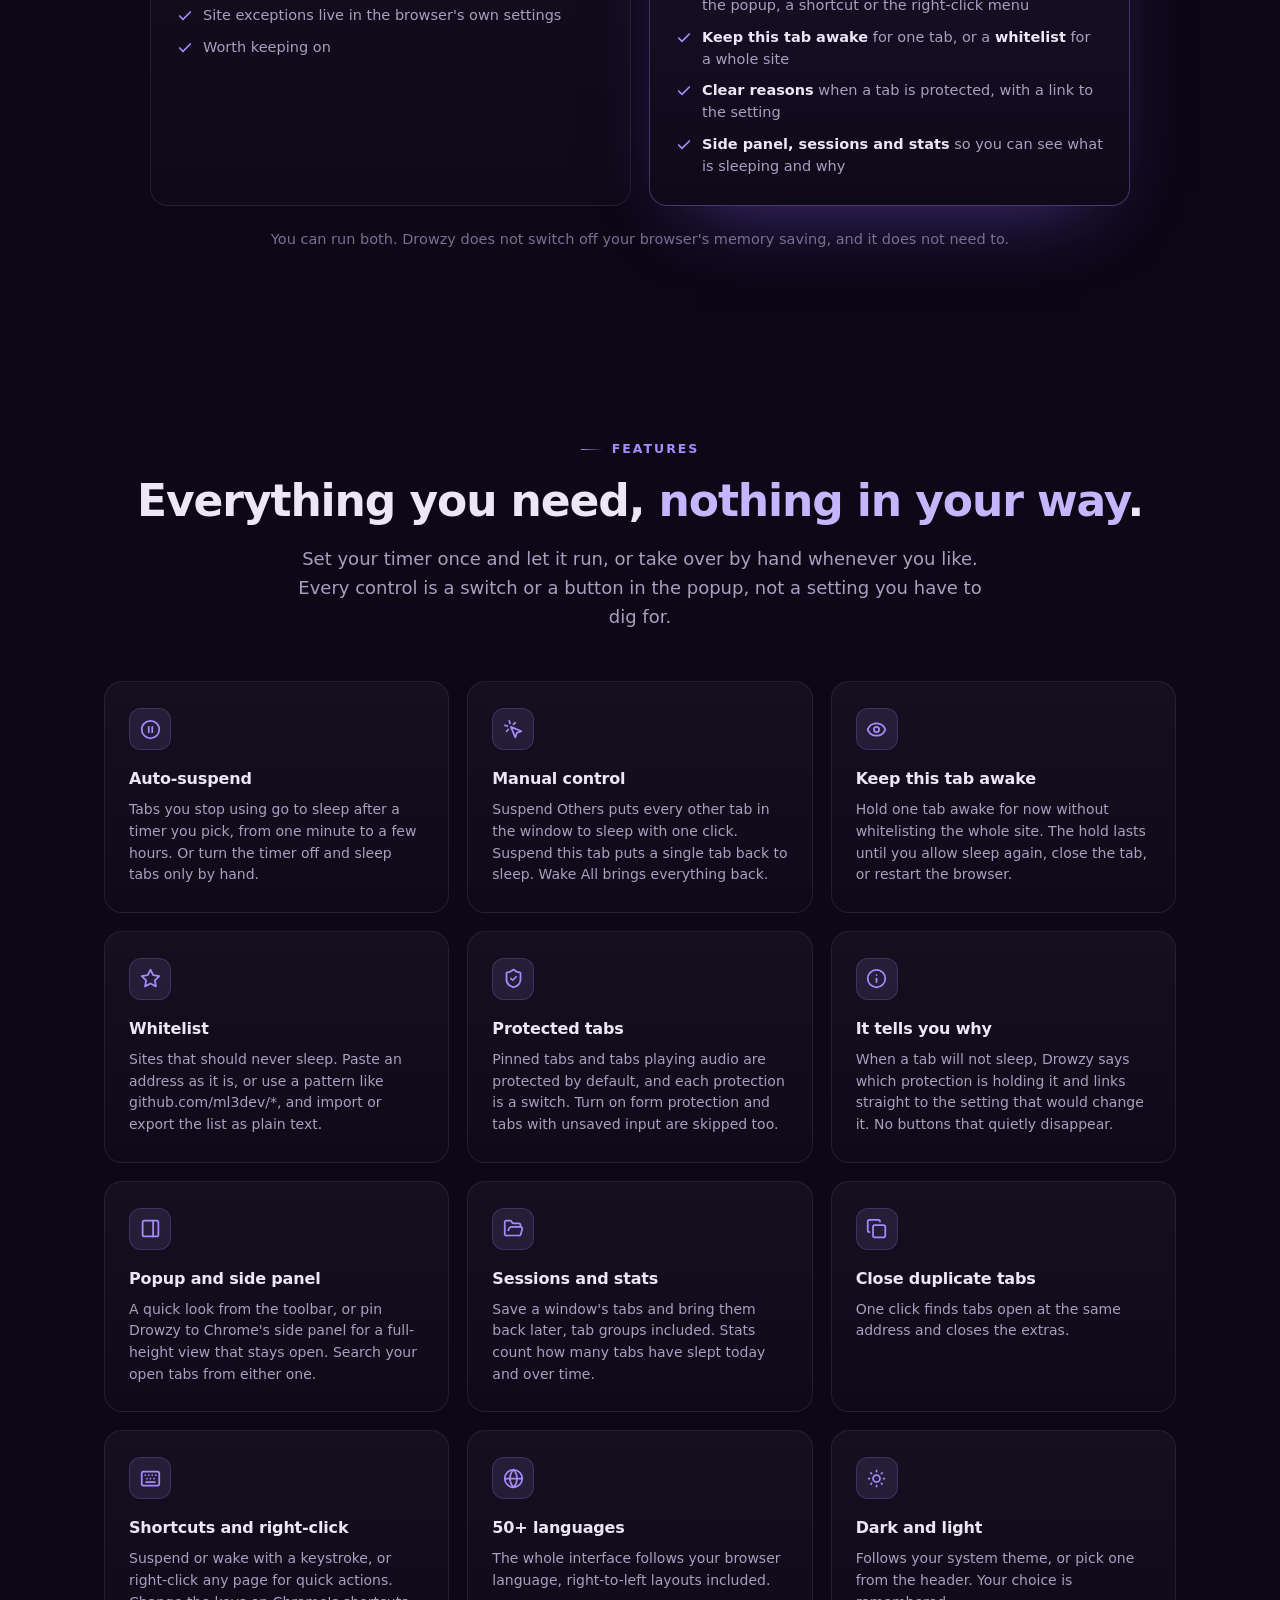
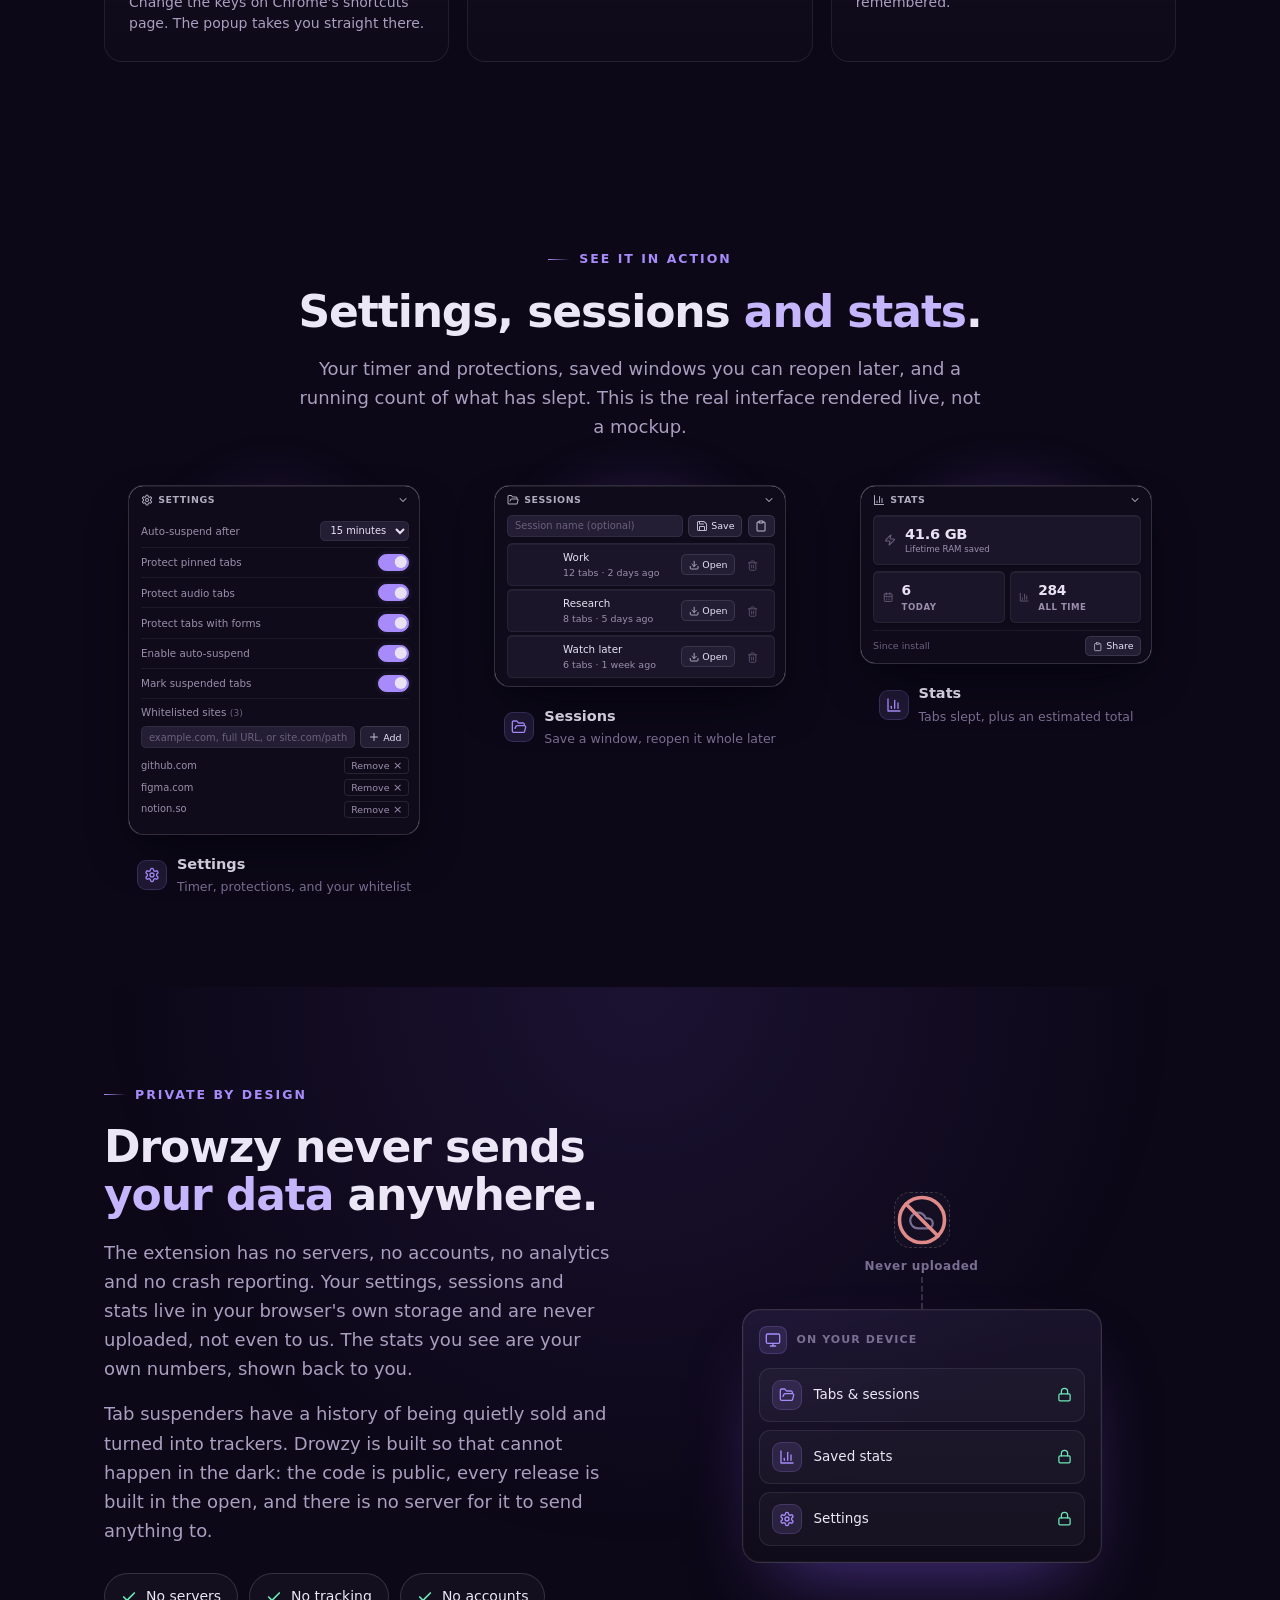
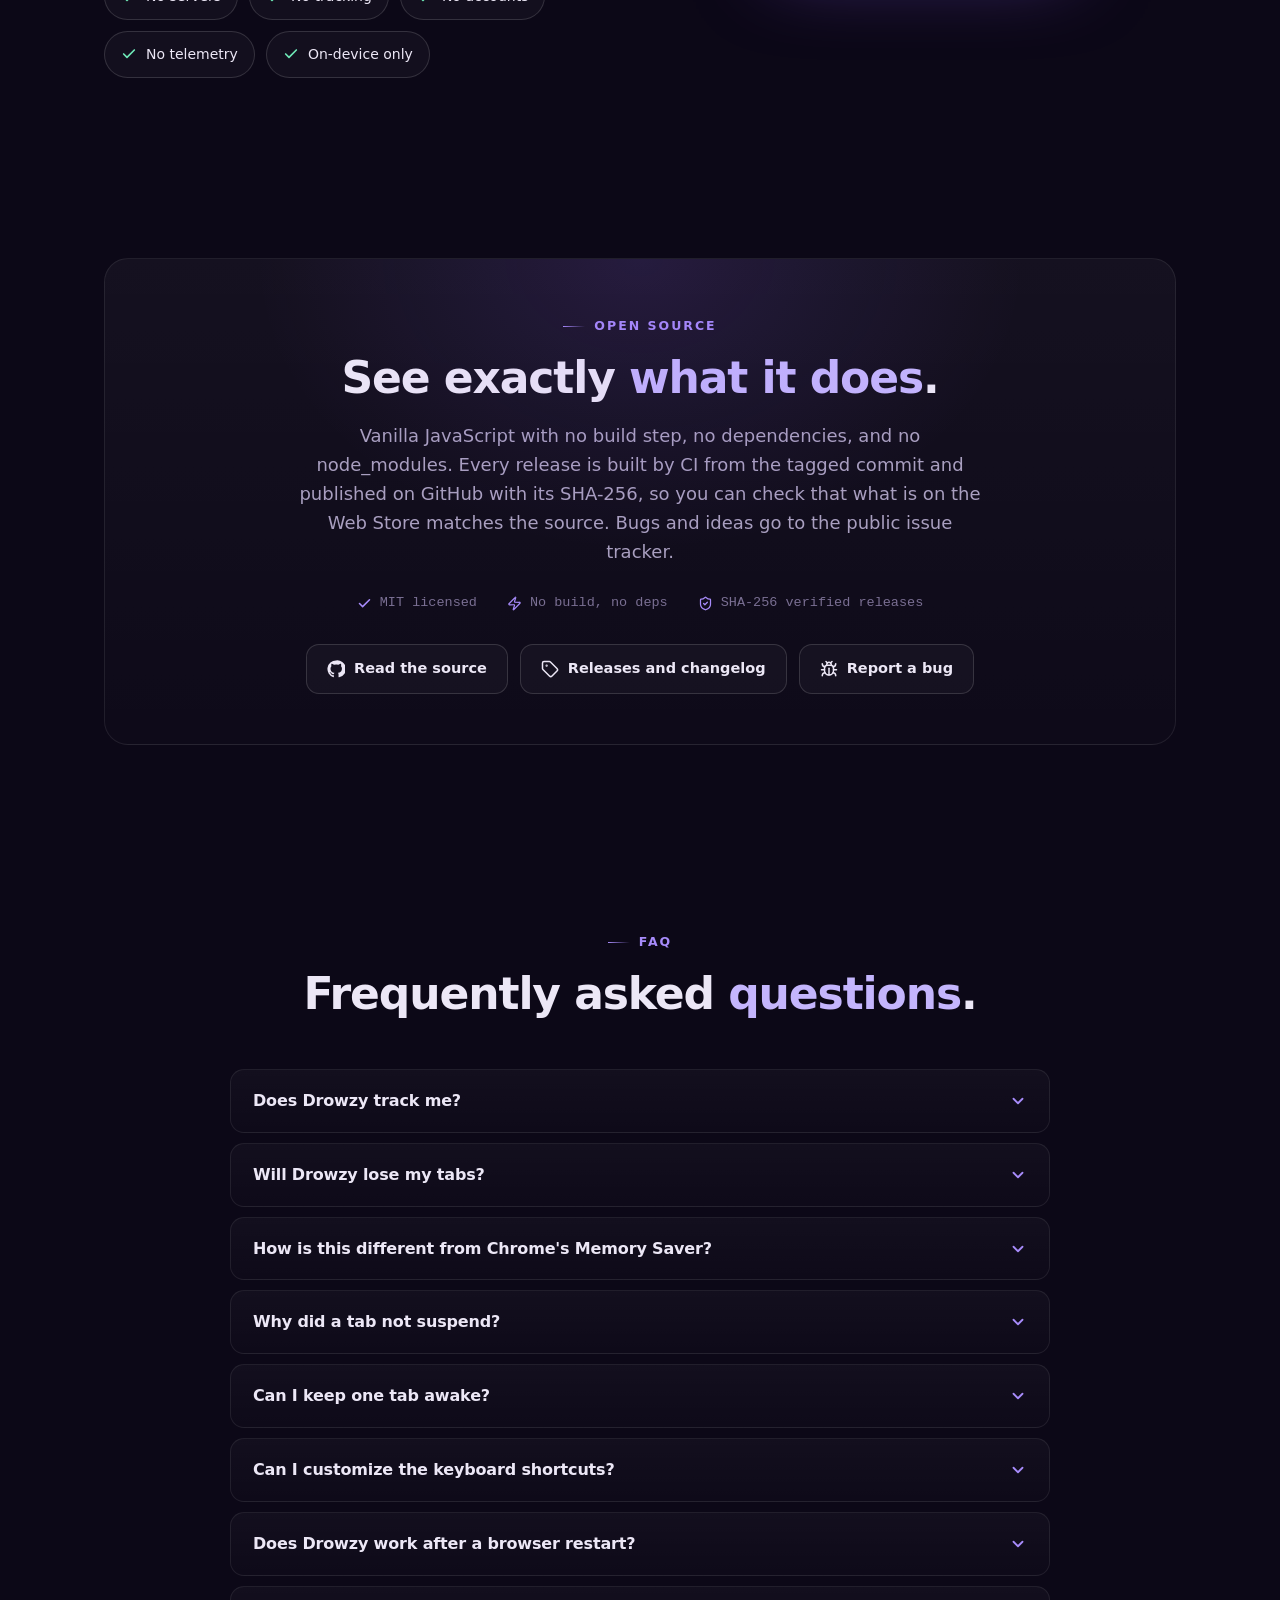
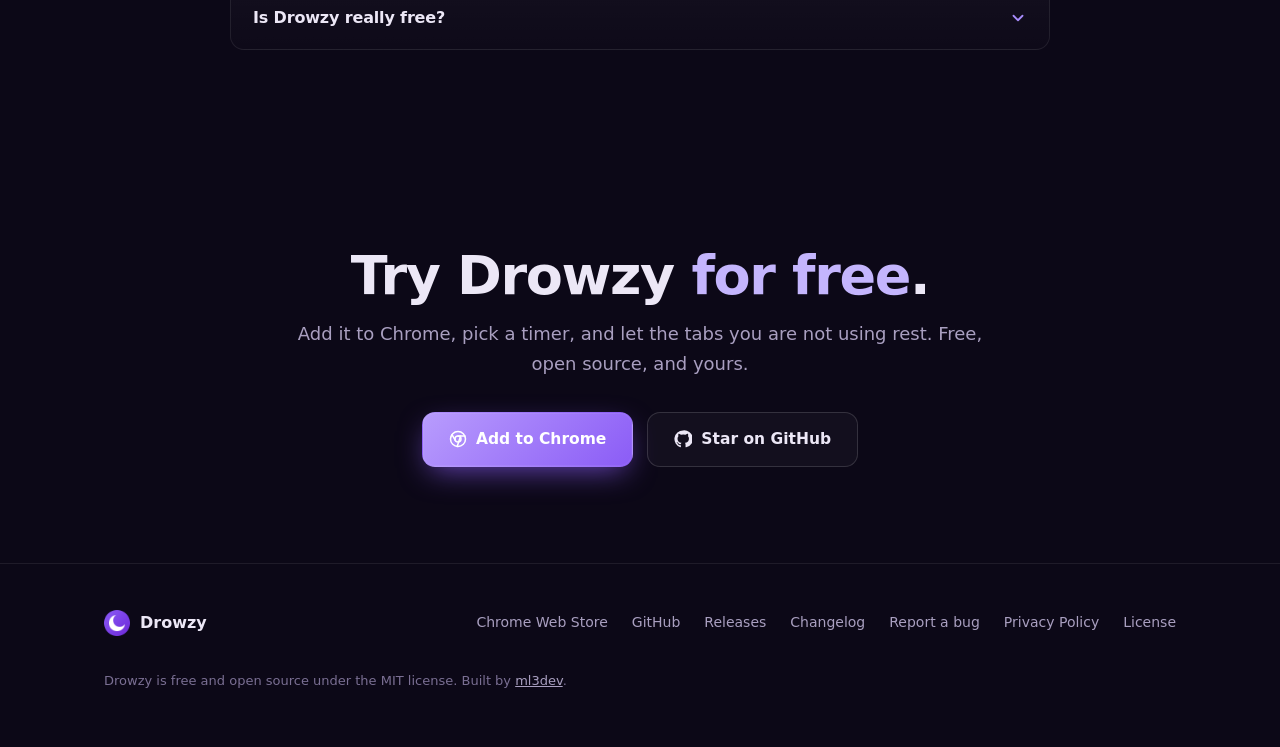
==== commit 943b5b34: "docs: shorter showcase lead, FAQ heading says FAQ" ====
--- a/docs/index.html
+++ b/docs/index.html
@@ -639,7 +639,7 @@
     <div class="feat-head reveal">
       <span class="eyebrow" style="justify-content:center">See it in action</span>
       <h2>Settings, sessions <em>and stats</em>.</h2>
-      <p class="lead">Settings is where you pick a timer and decide which tabs are protected. Sessions saves a window's tabs so you can reopen them later. Stats shows how many tabs have slept, today and overall. This is the real interface rendered live, not a mockup.</p>
+      <p class="lead">Your timer and protections, saved windows you can reopen later, and a running count of what has slept. This is the real interface rendered live, not a mockup.</p>
     </div>
     <div class="shots">
       <figure class="shot reveal">
@@ -757,8 +757,8 @@
 <section class="band" id="faq">
   <div class="shell">
     <div class="feat-head reveal">
-      <span class="eyebrow" style="justify-content:center">Questions</span>
-      <h2>Things people <em>ask first</em>.</h2>
+      <span class="eyebrow" style="justify-content:center">FAQ</span>
+      <h2>Frequently asked <em>questions</em>.</h2>
     </div>
     <div class="faq reveal">
       <details>
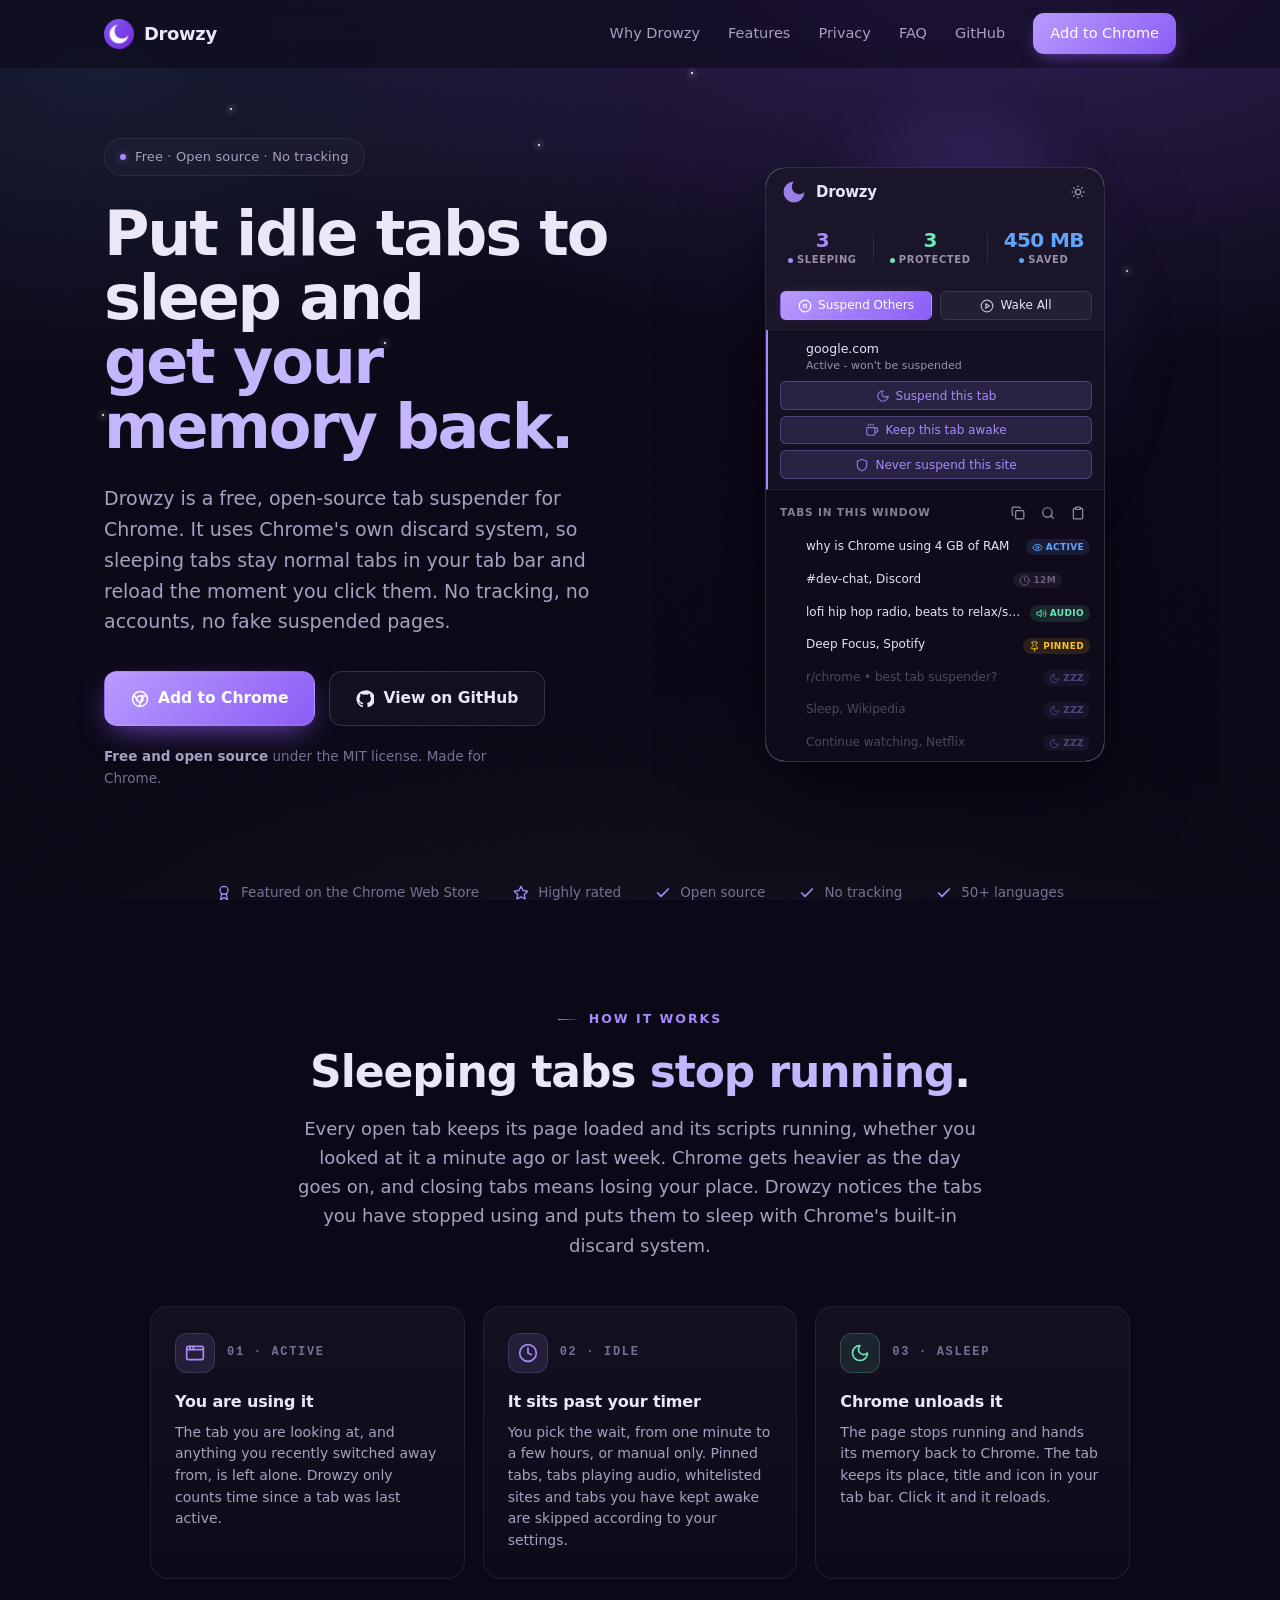
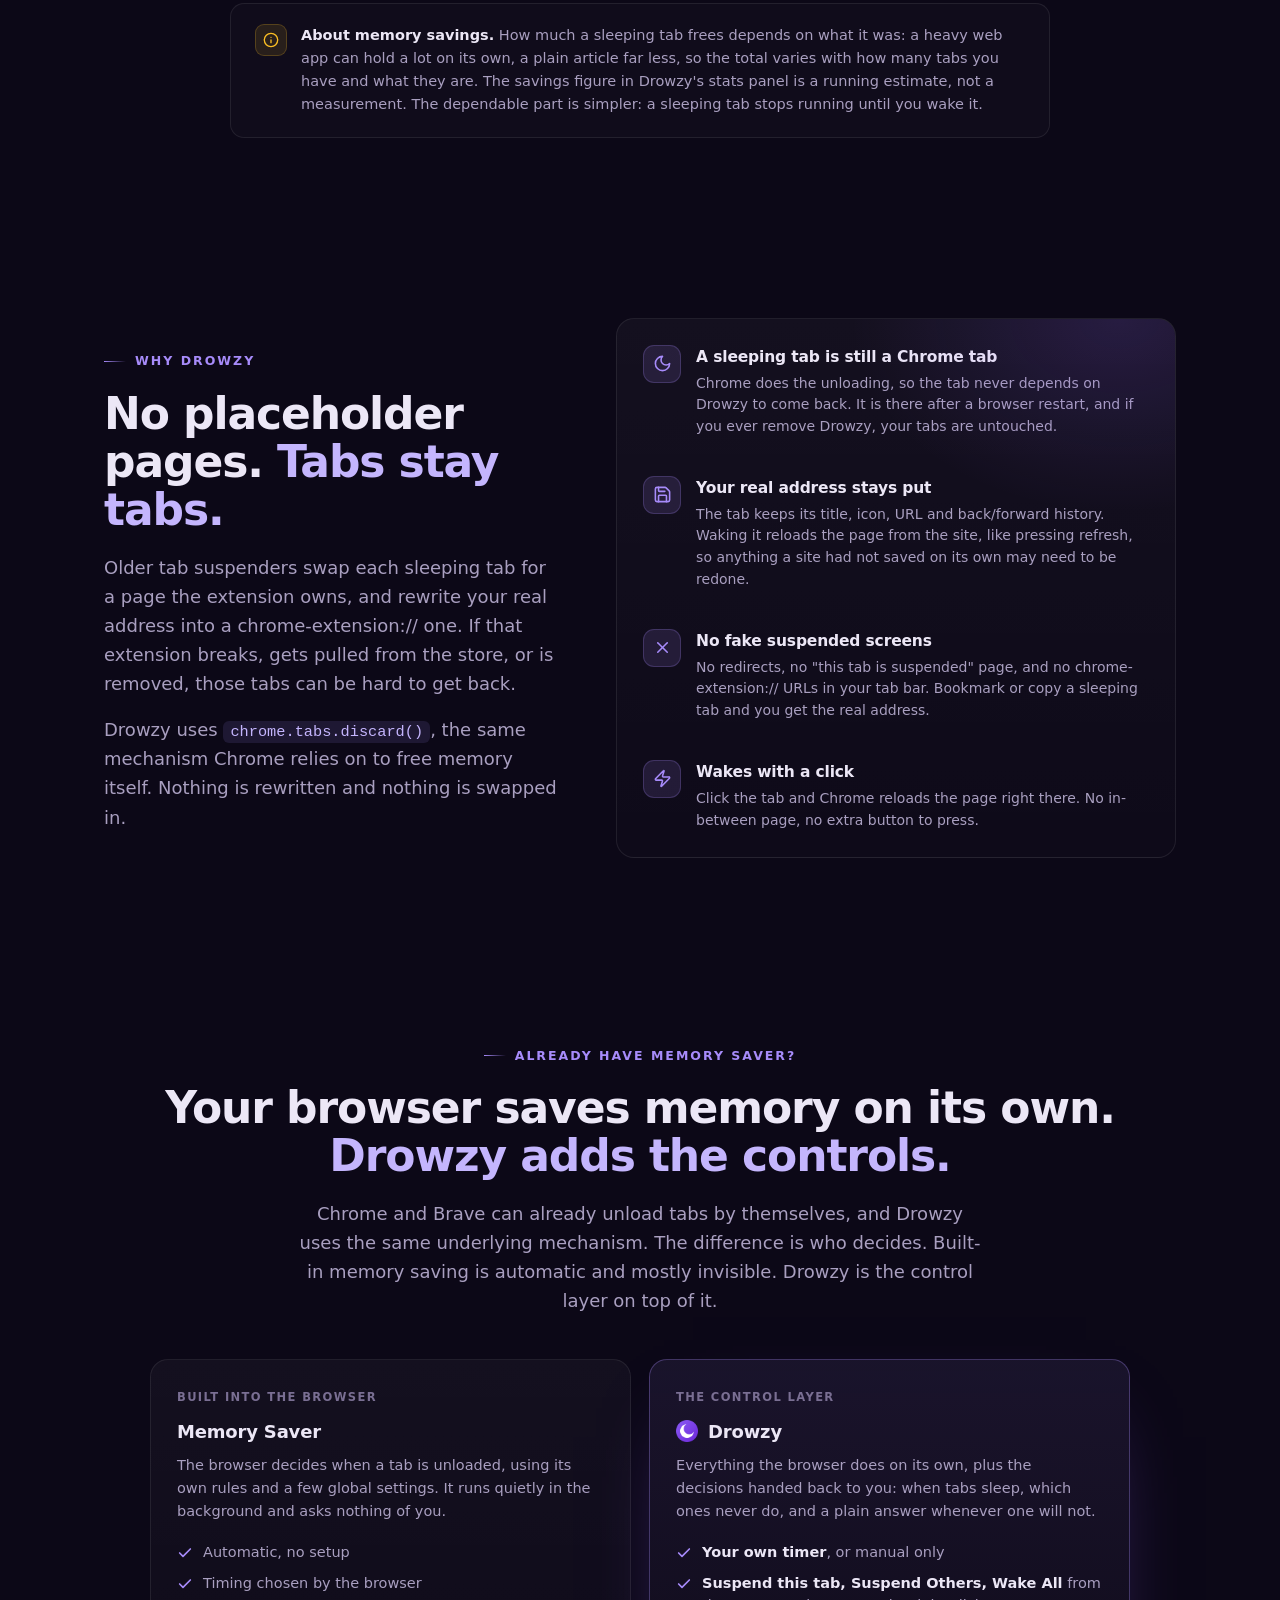
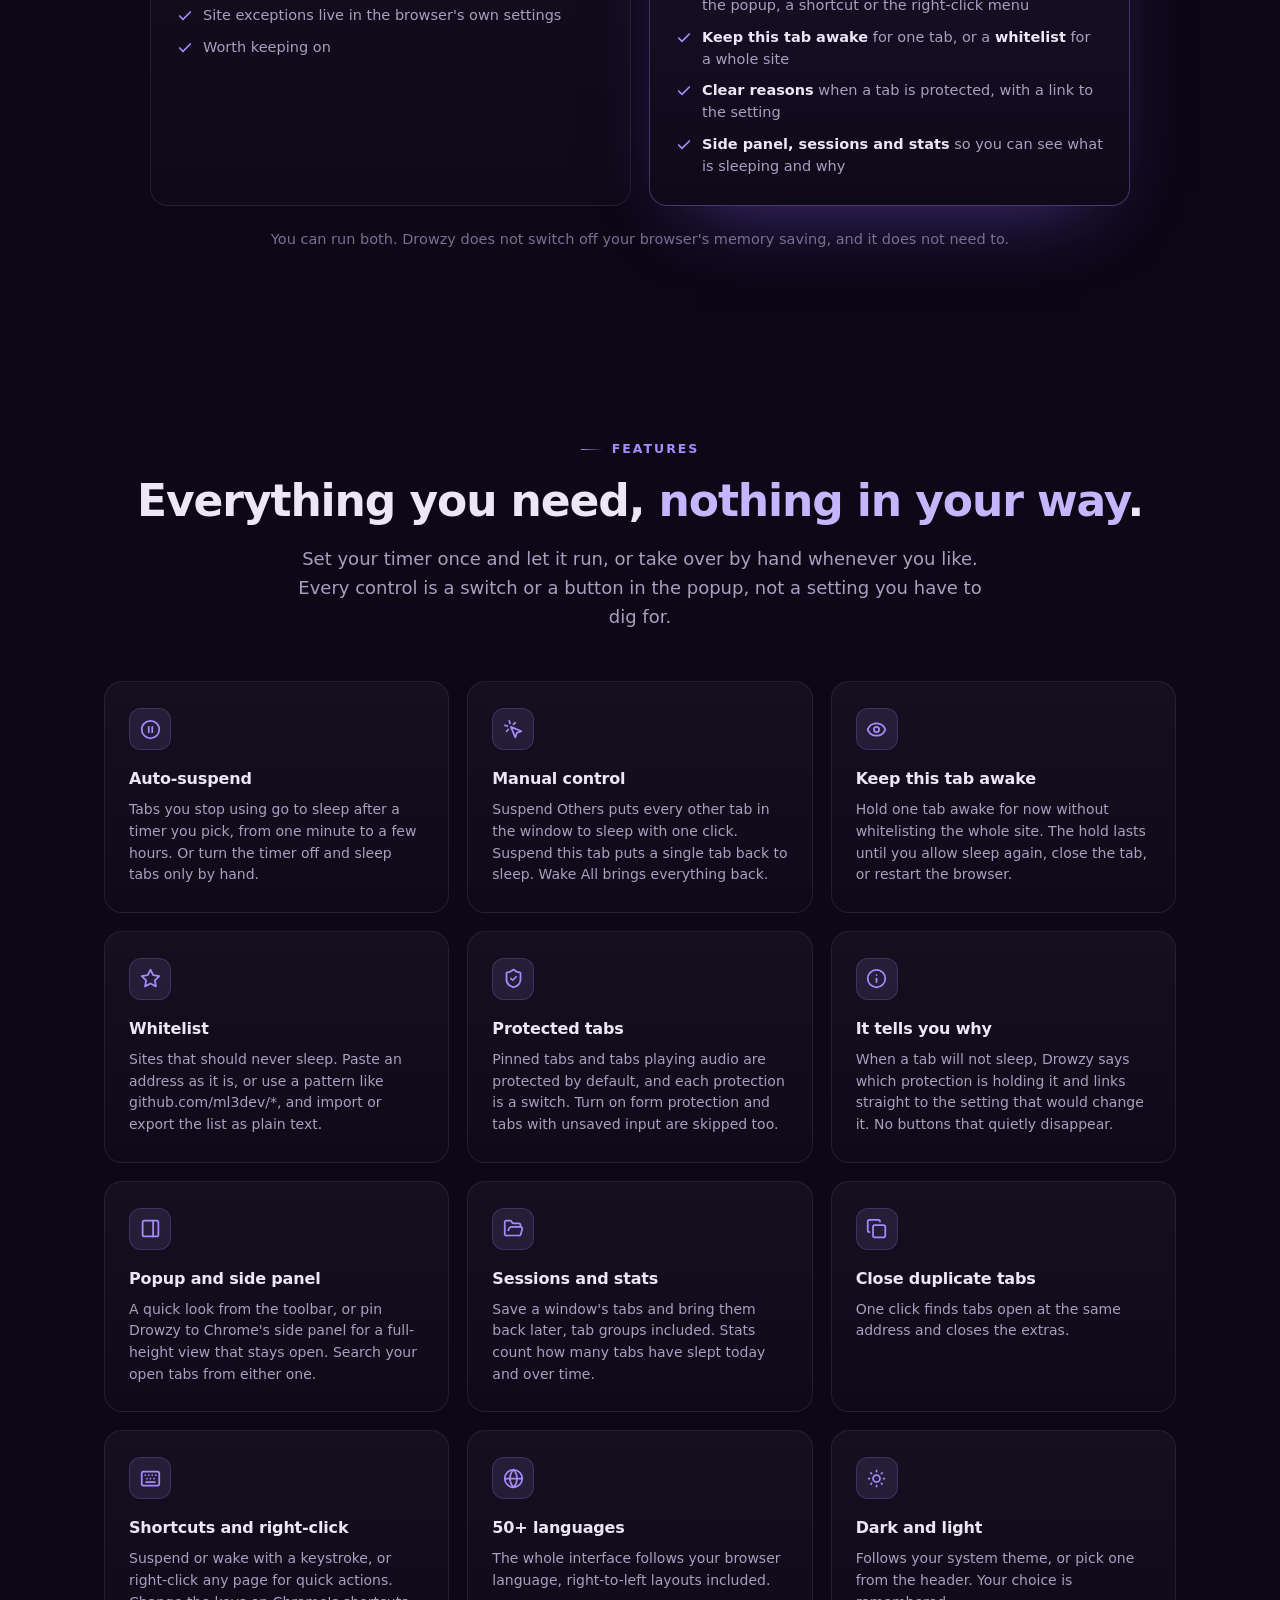
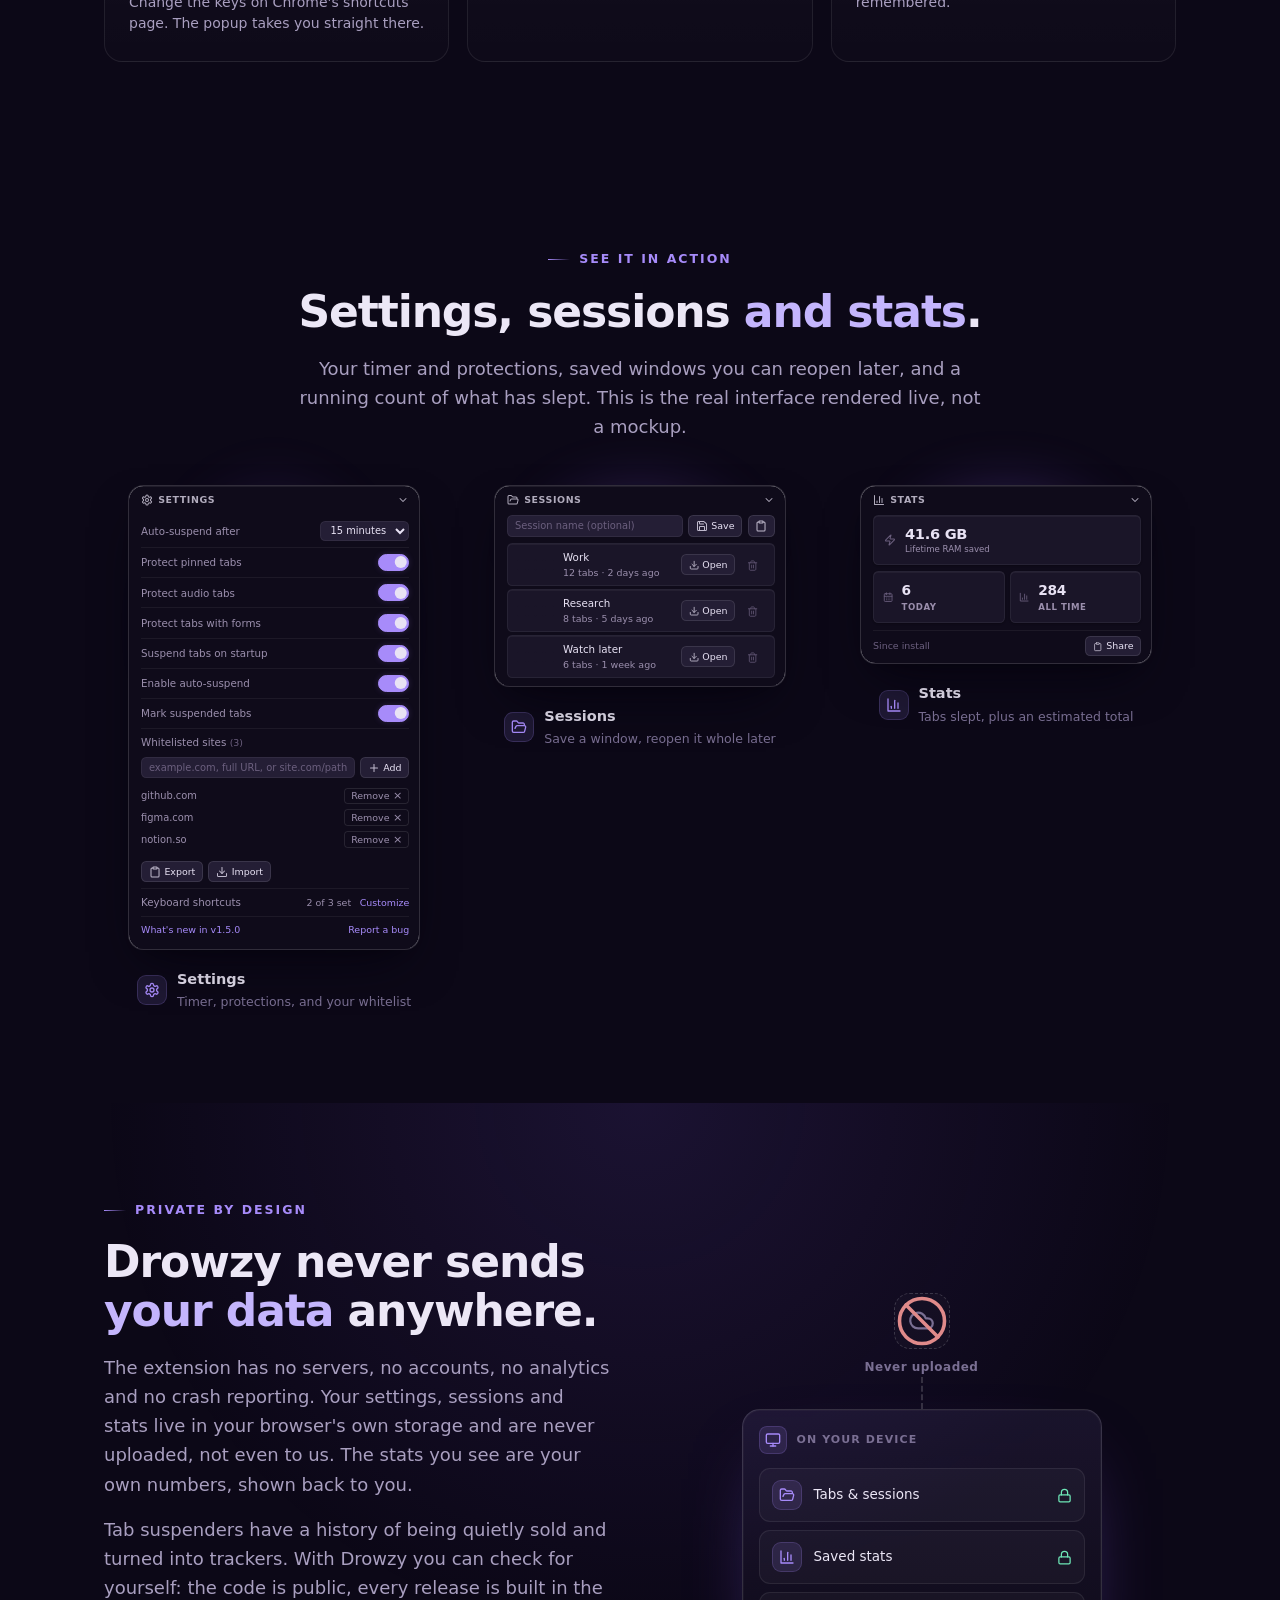
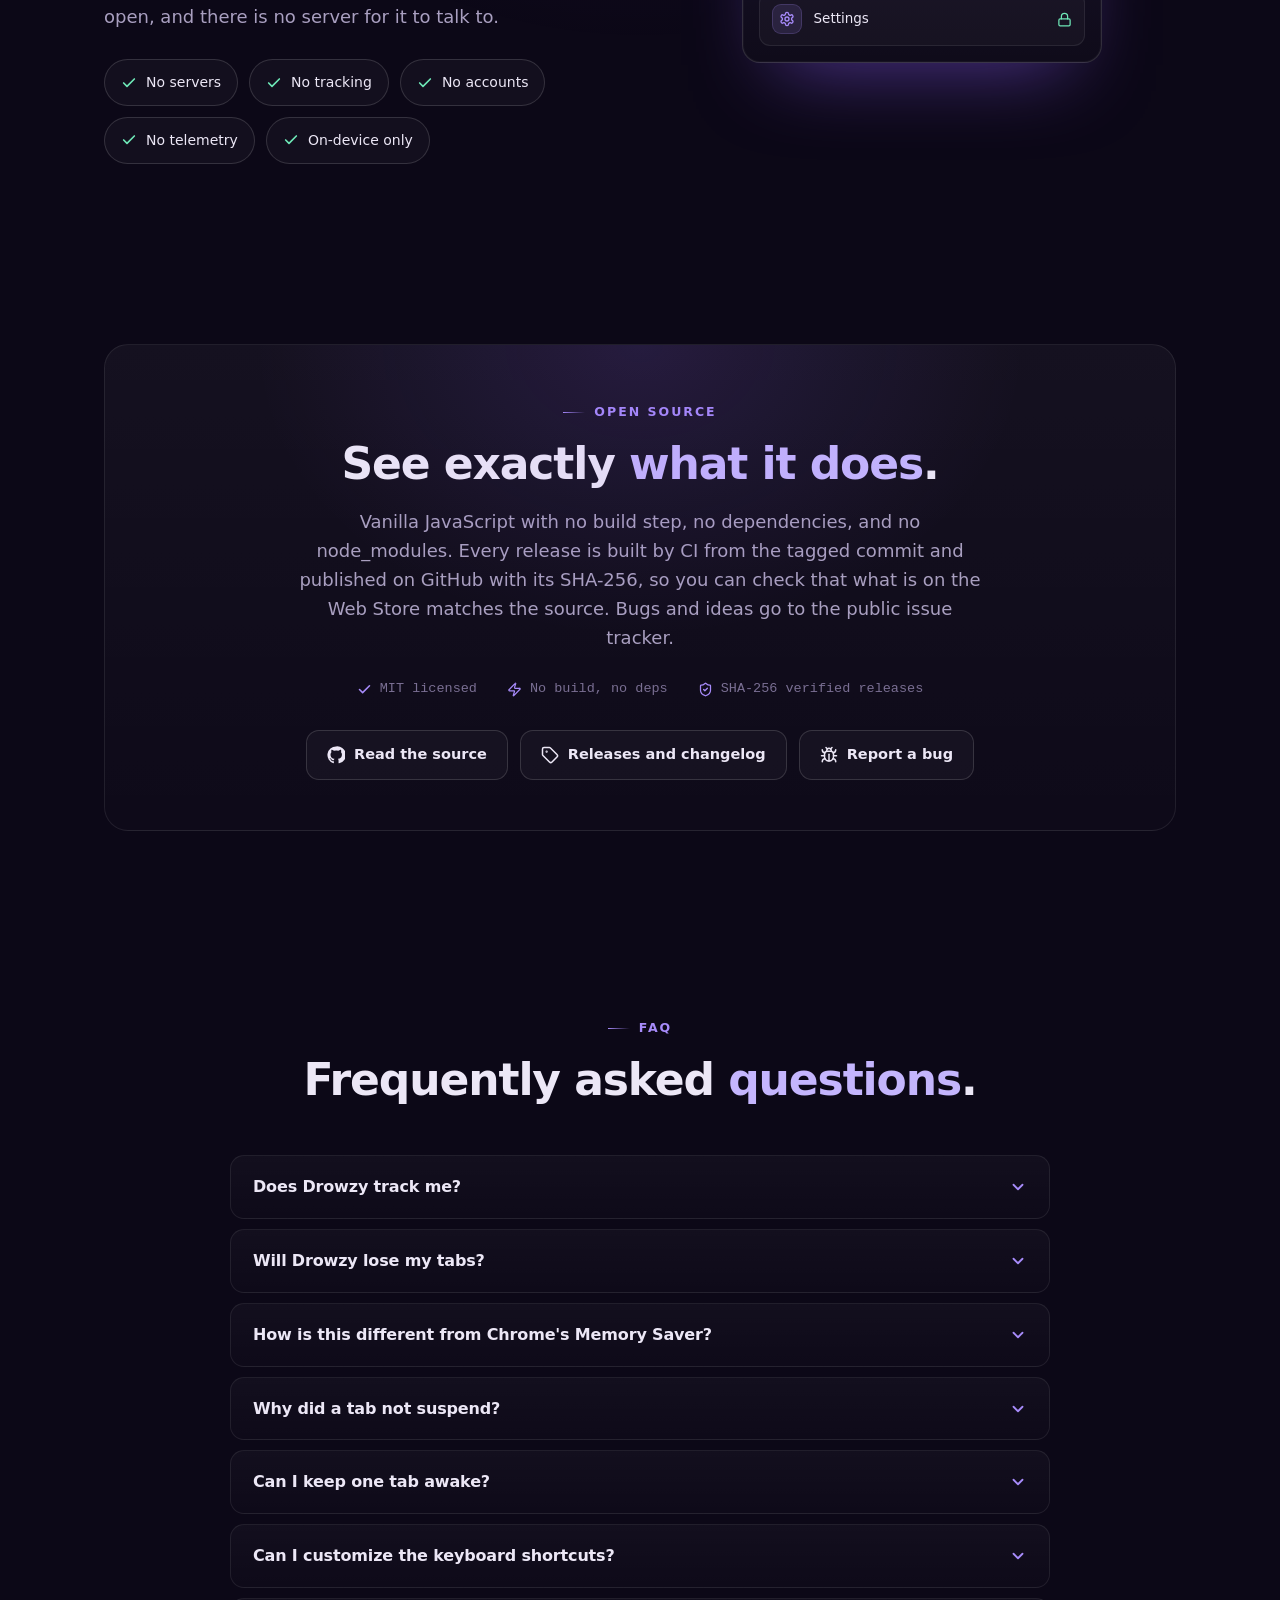
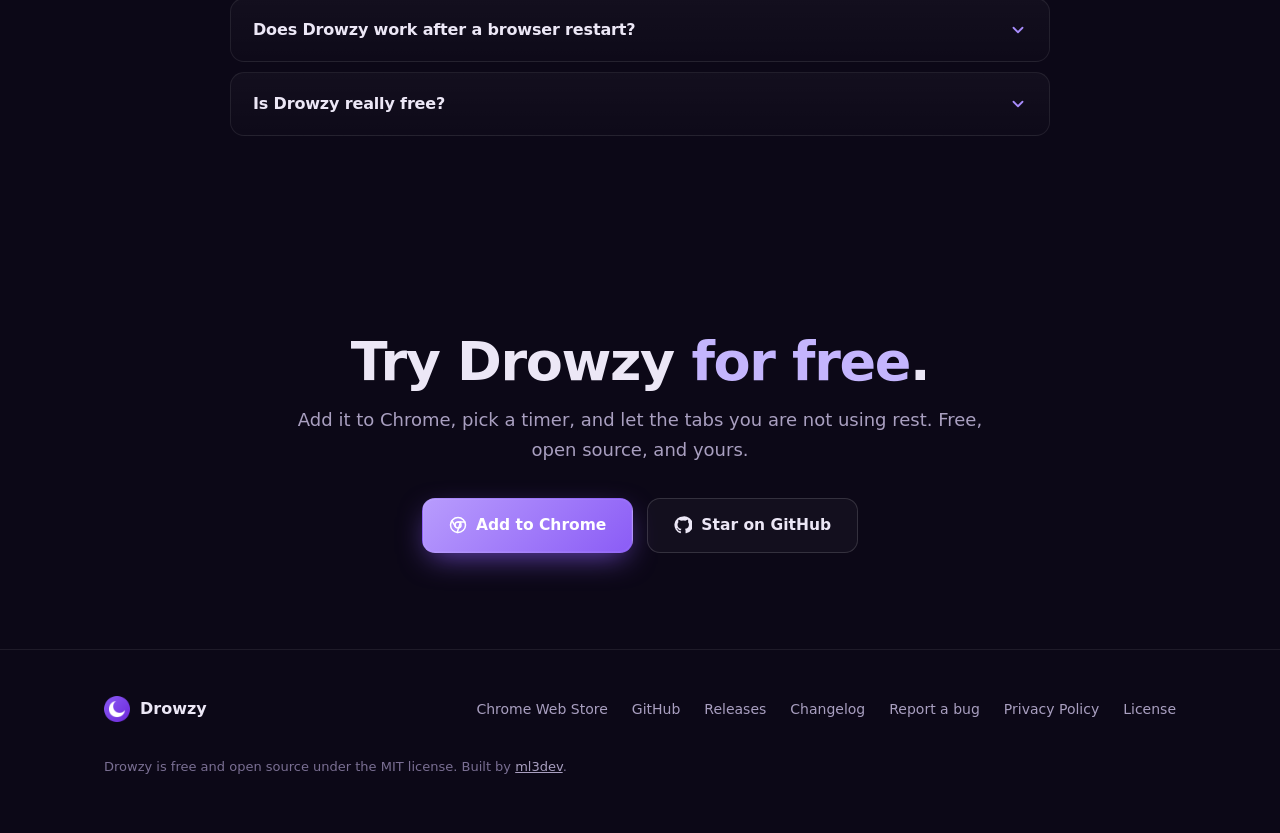
==== commit e40ffbfb: "docs: demo popup and settings screen match the 1.5.0 popup, two plainer lines" ====
--- a/docs/index.html
+++ b/docs/index.html
@@ -682,7 +682,7 @@
       <span class="eyebrow">Private by design</span>
       <h2>Drowzy never sends <em>your data</em> anywhere.</h2>
       <p class="lead">The extension has no servers, no accounts, no analytics and no crash reporting. Your settings, sessions and stats live in your browser's own storage and are never uploaded, not even to us. The stats you see are your own numbers, shown back to you.</p>
-      <p class="lead" style="margin-top:16px">Tab suspenders have a history of being quietly sold and turned into trackers. Drowzy is built so that cannot happen in the dark: the code is public, every release is built in the open, and there is no server for it to send anything to.</p>
+      <p class="lead" style="margin-top:16px">Tab suspenders have a history of being quietly sold and turned into trackers. With Drowzy you can check for yourself: the code is public, every release is built in the open, and there is no server for it to talk to.</p>
       <div class="priv-chips">
         <span class="chip"><svg viewBox="0 0 24 24" fill="none" stroke="currentColor" stroke-width="2.5" stroke-linecap="round" stroke-linejoin="round"><path d="M20 6 9 17l-5-5"/></svg>No servers</span>
         <span class="chip"><svg viewBox="0 0 24 24" fill="none" stroke="currentColor" stroke-width="2.5" stroke-linecap="round" stroke-linejoin="round"><path d="M20 6 9 17l-5-5"/></svg>No tracking</span>
@@ -771,7 +771,7 @@
         <summary>Will Drowzy lose my tabs?<svg viewBox="0 0 24 24" fill="none" stroke="currentColor" stroke-width="2.4" stroke-linecap="round" stroke-linejoin="round" aria-hidden="true"><path d="m6 9 6 6 6-6"/></svg></summary>
         <div class="a">
           <p>Sleeping tabs are normal Chrome tabs that Chrome has unloaded, not pages Drowzy owns. They keep their address, title and history, and they reload when you click them. If Drowzy is ever removed, they are still just tabs.</p>
-          <p>One honest caveat: waking a tab is a page reload. Anything a site had not saved on its own, like text typed into a form, may need to be entered again. Drowzy's optional form protection skips tabs with unsaved input, and <b>Keep this tab awake</b> holds any tab you are in the middle of.</p>
+          <p>One thing to know: waking a tab is a page reload. Anything a site had not saved on its own, like text typed into a form, may need to be entered again. Drowzy's optional form protection skips tabs with unsaved input, and <b>Keep this tab awake</b> holds any tab you are in the middle of.</p>
         </div>
       </details>
       <details>
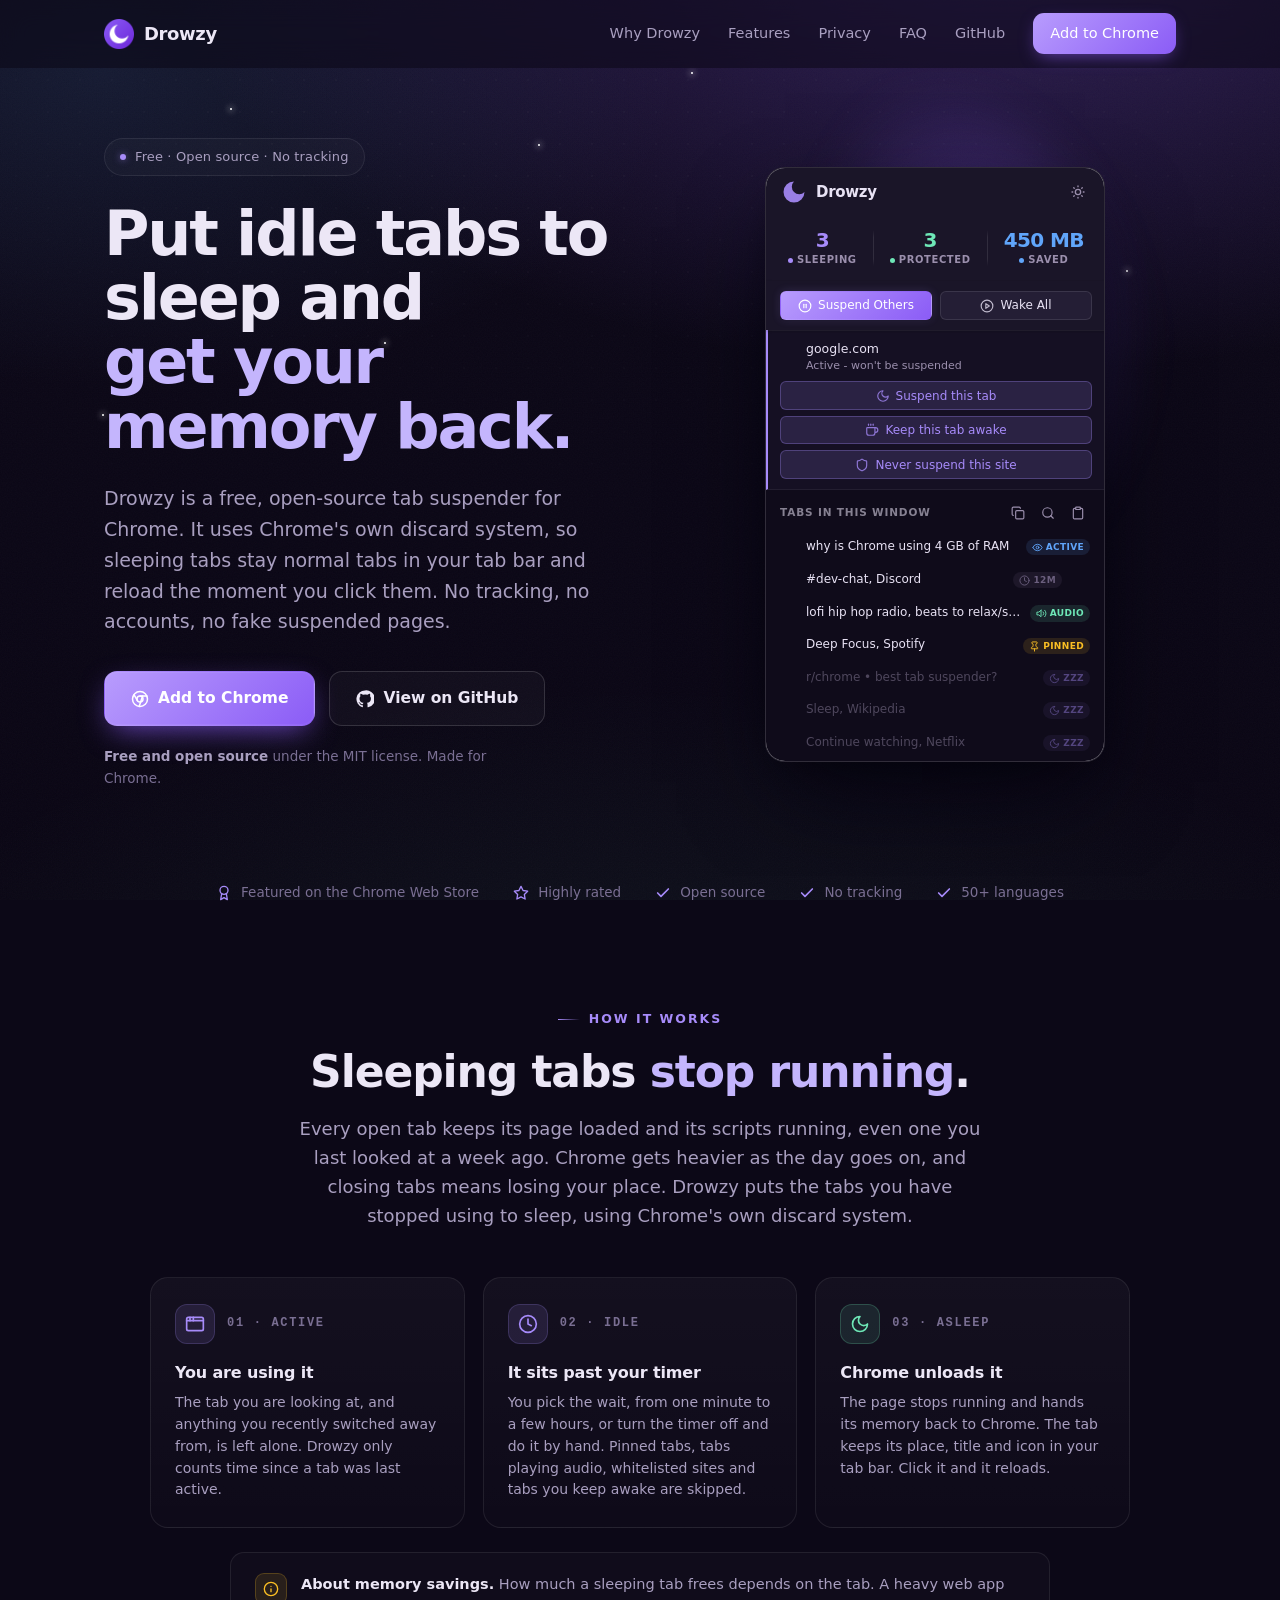
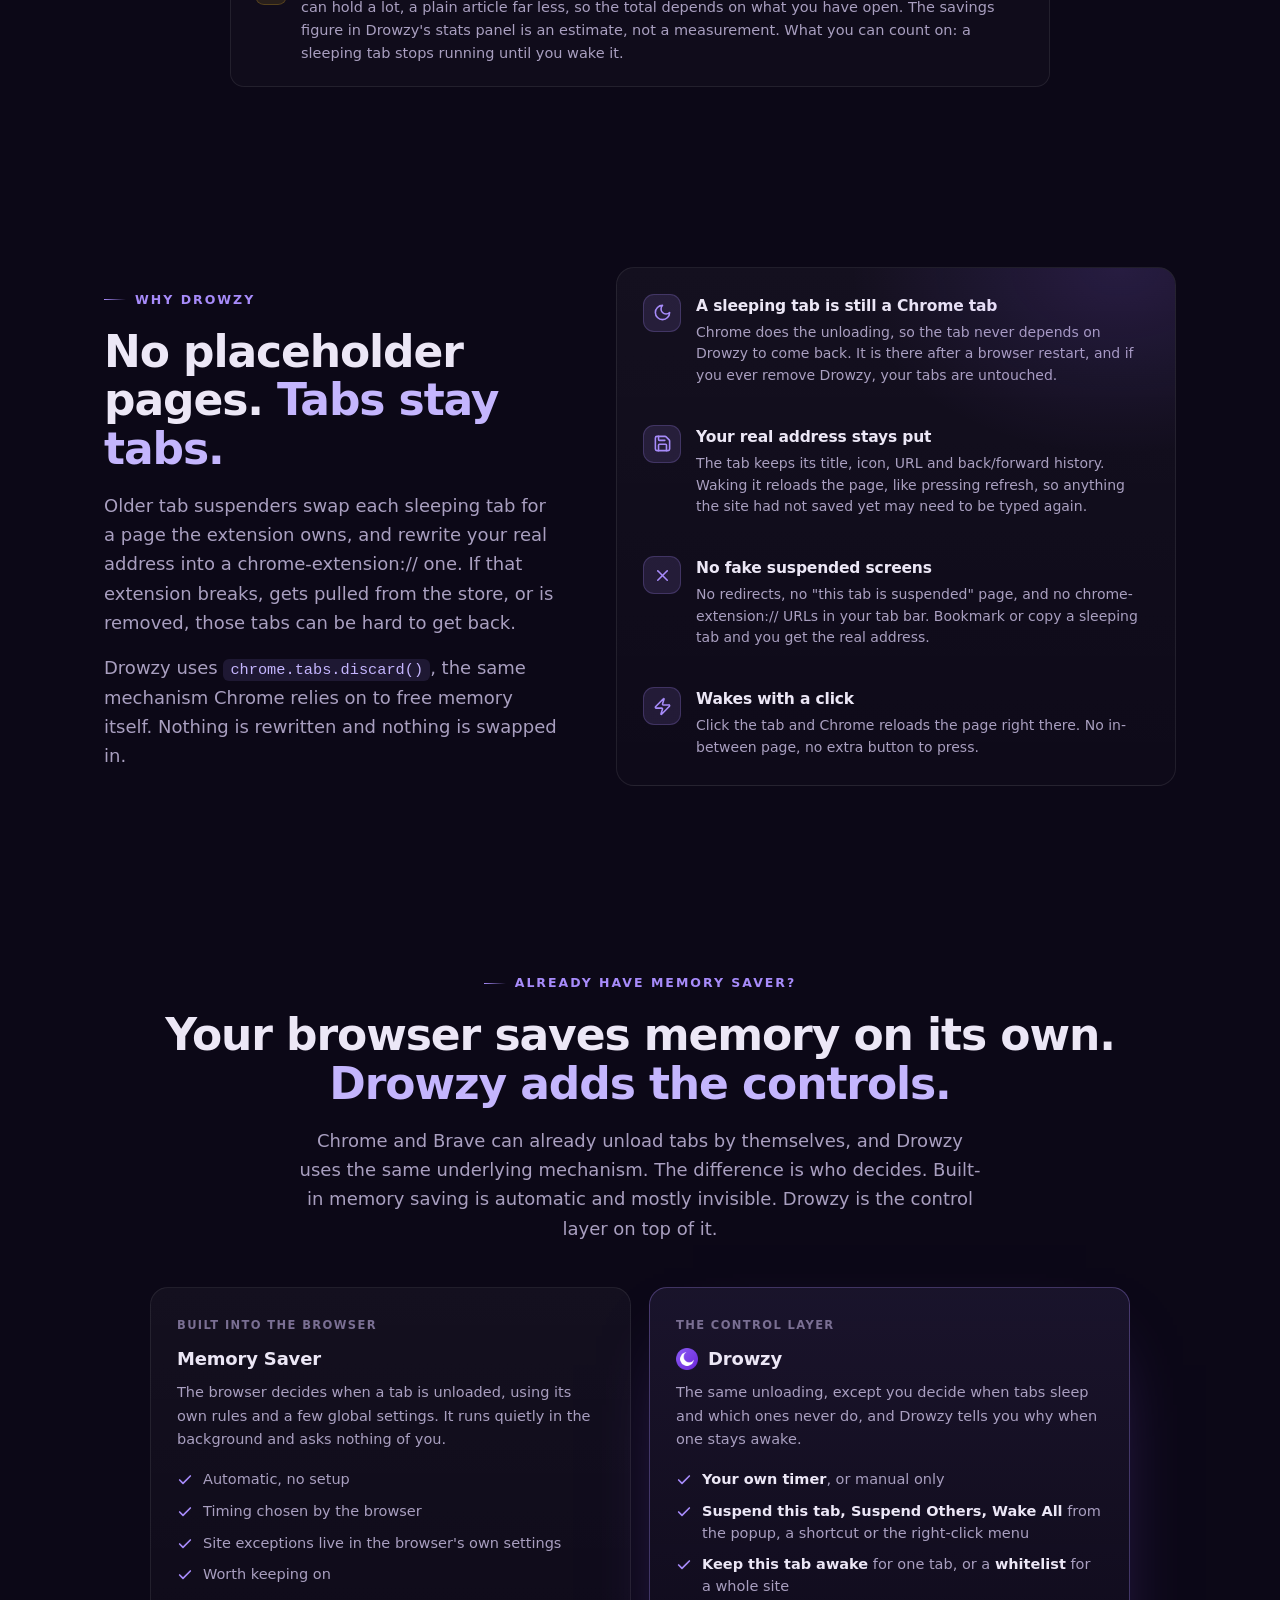
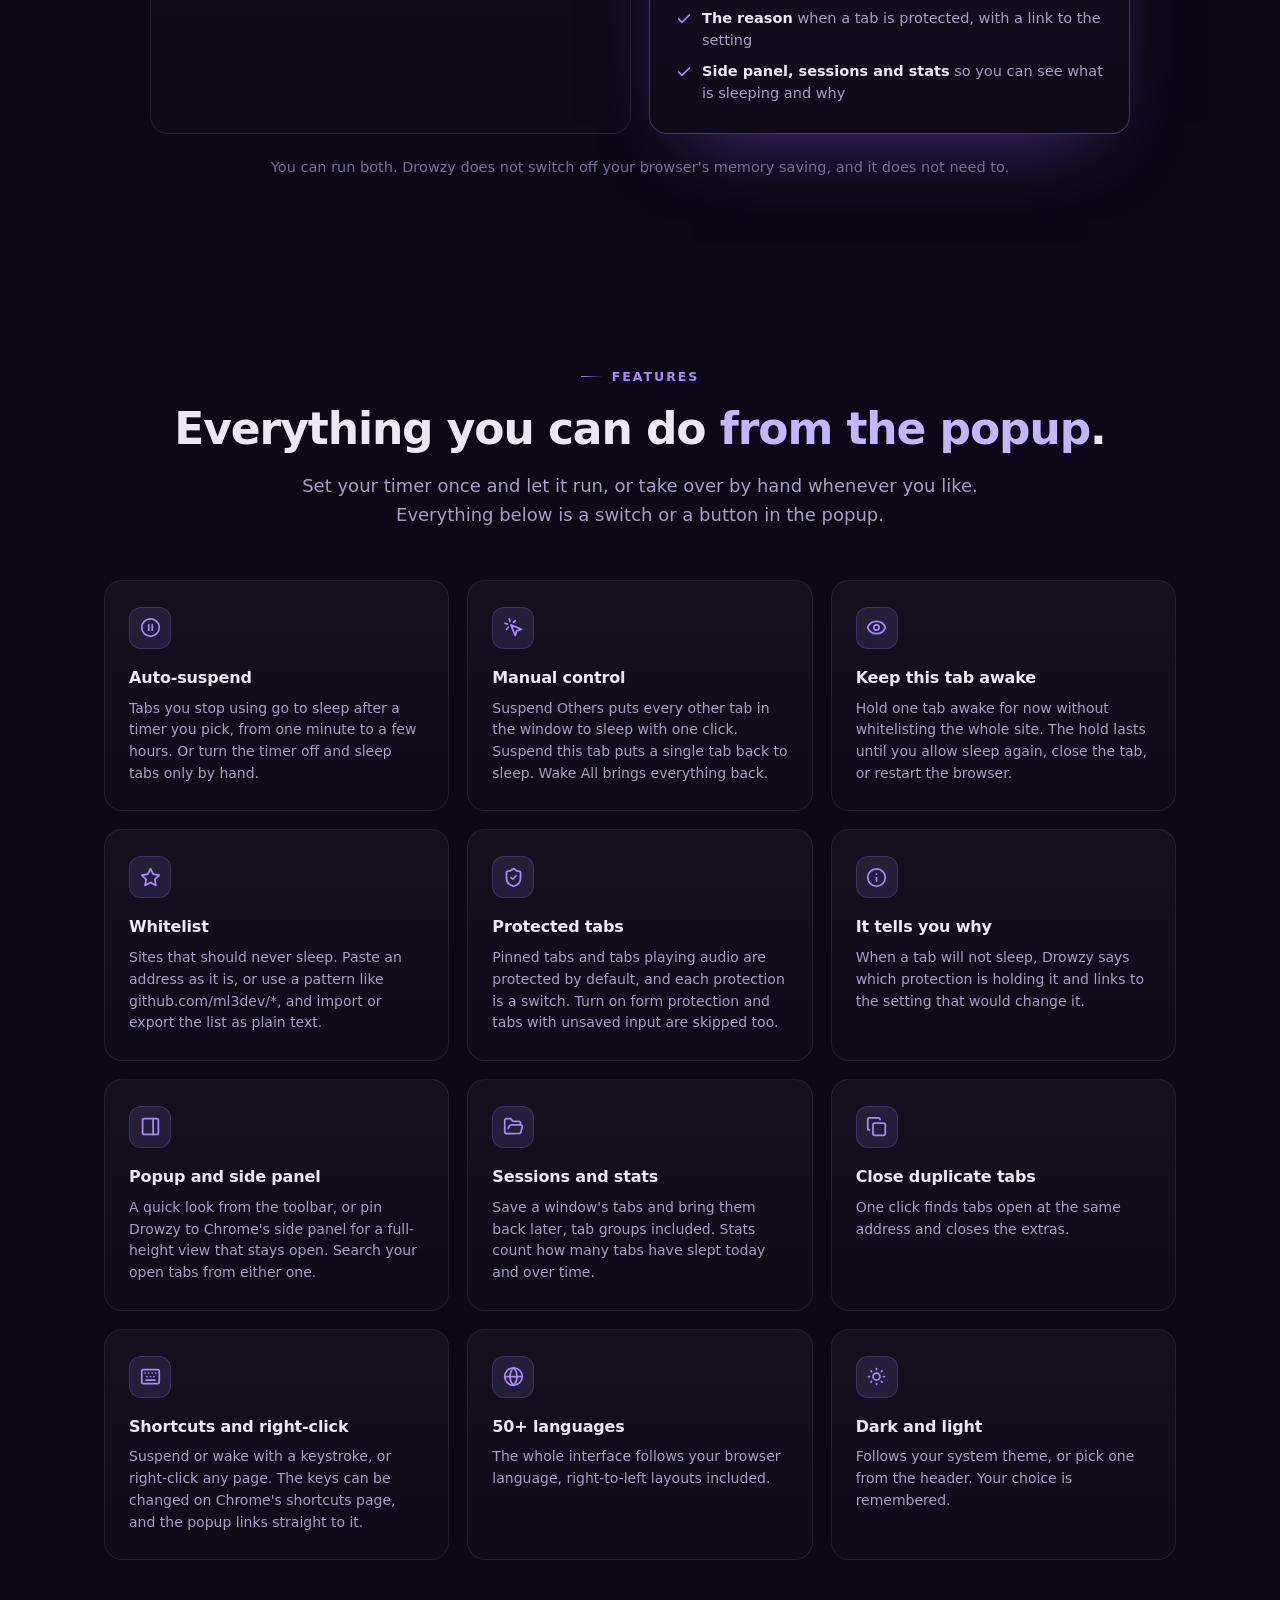
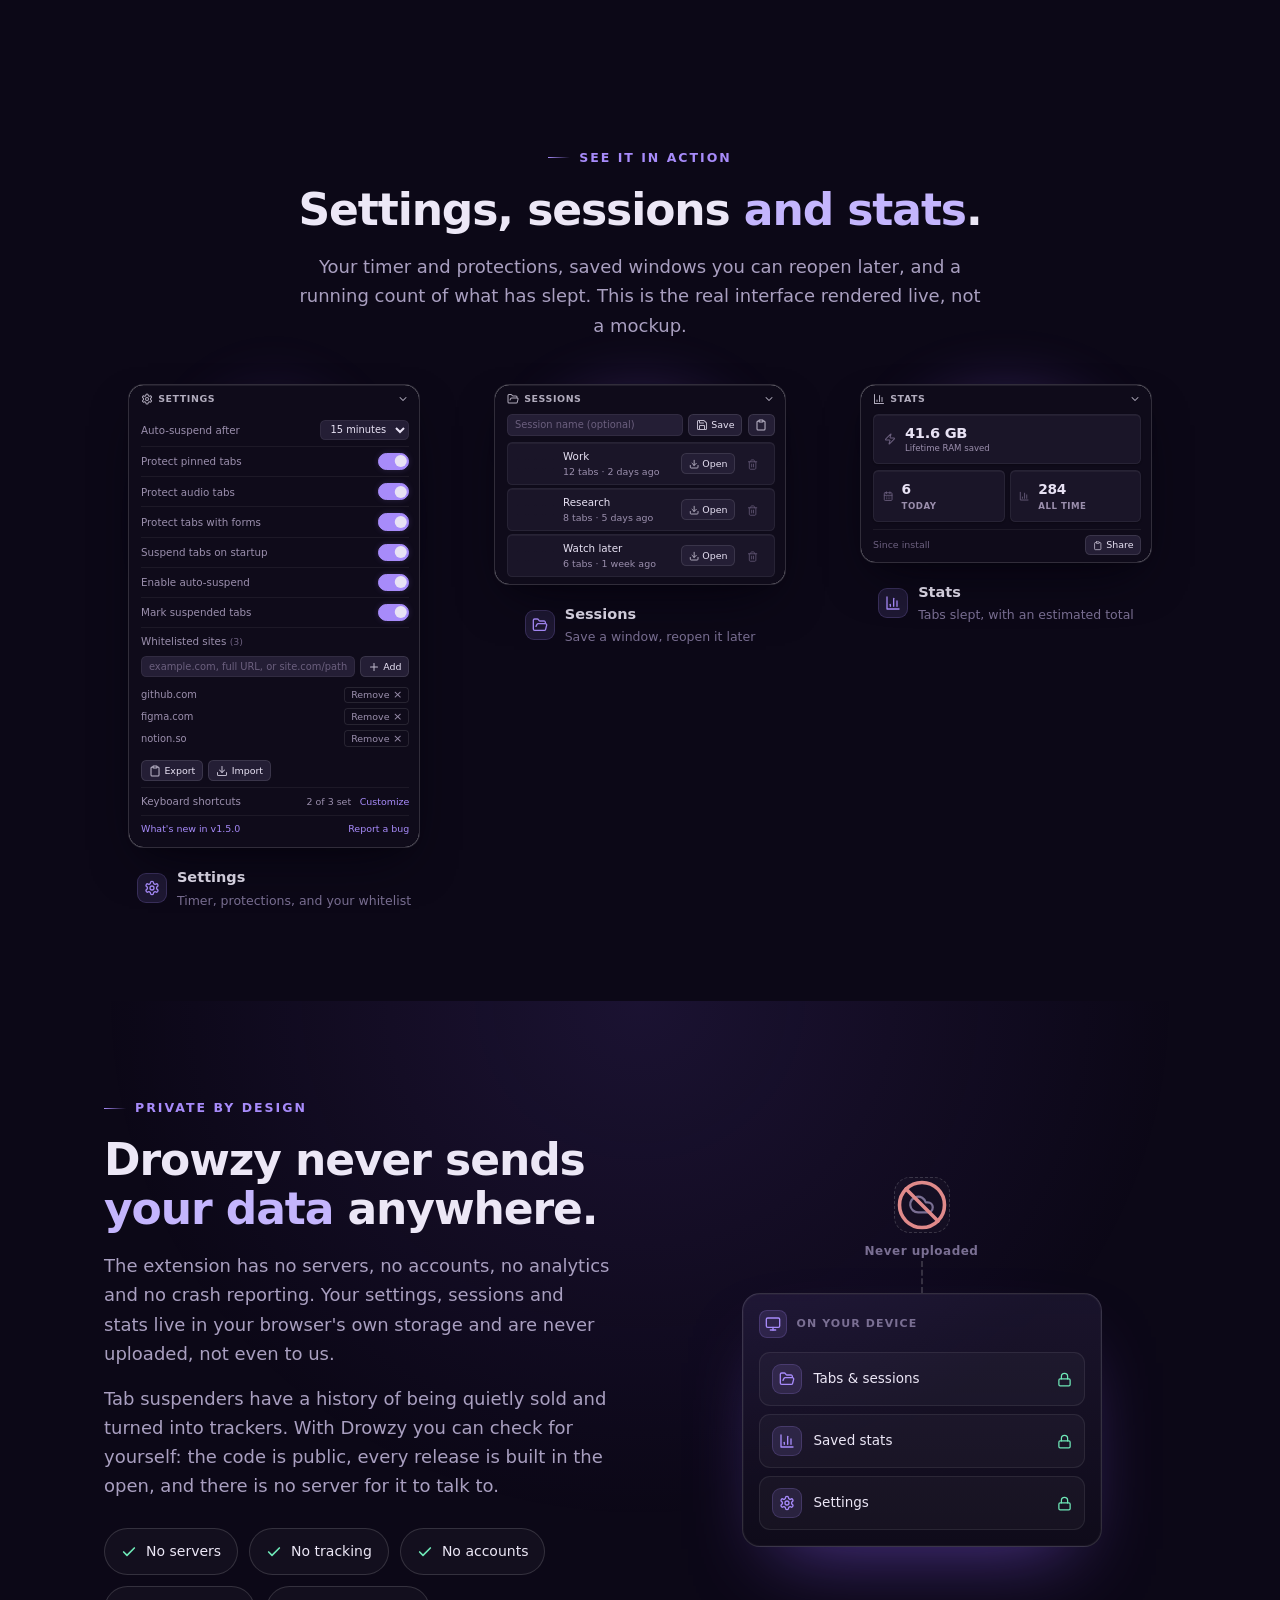
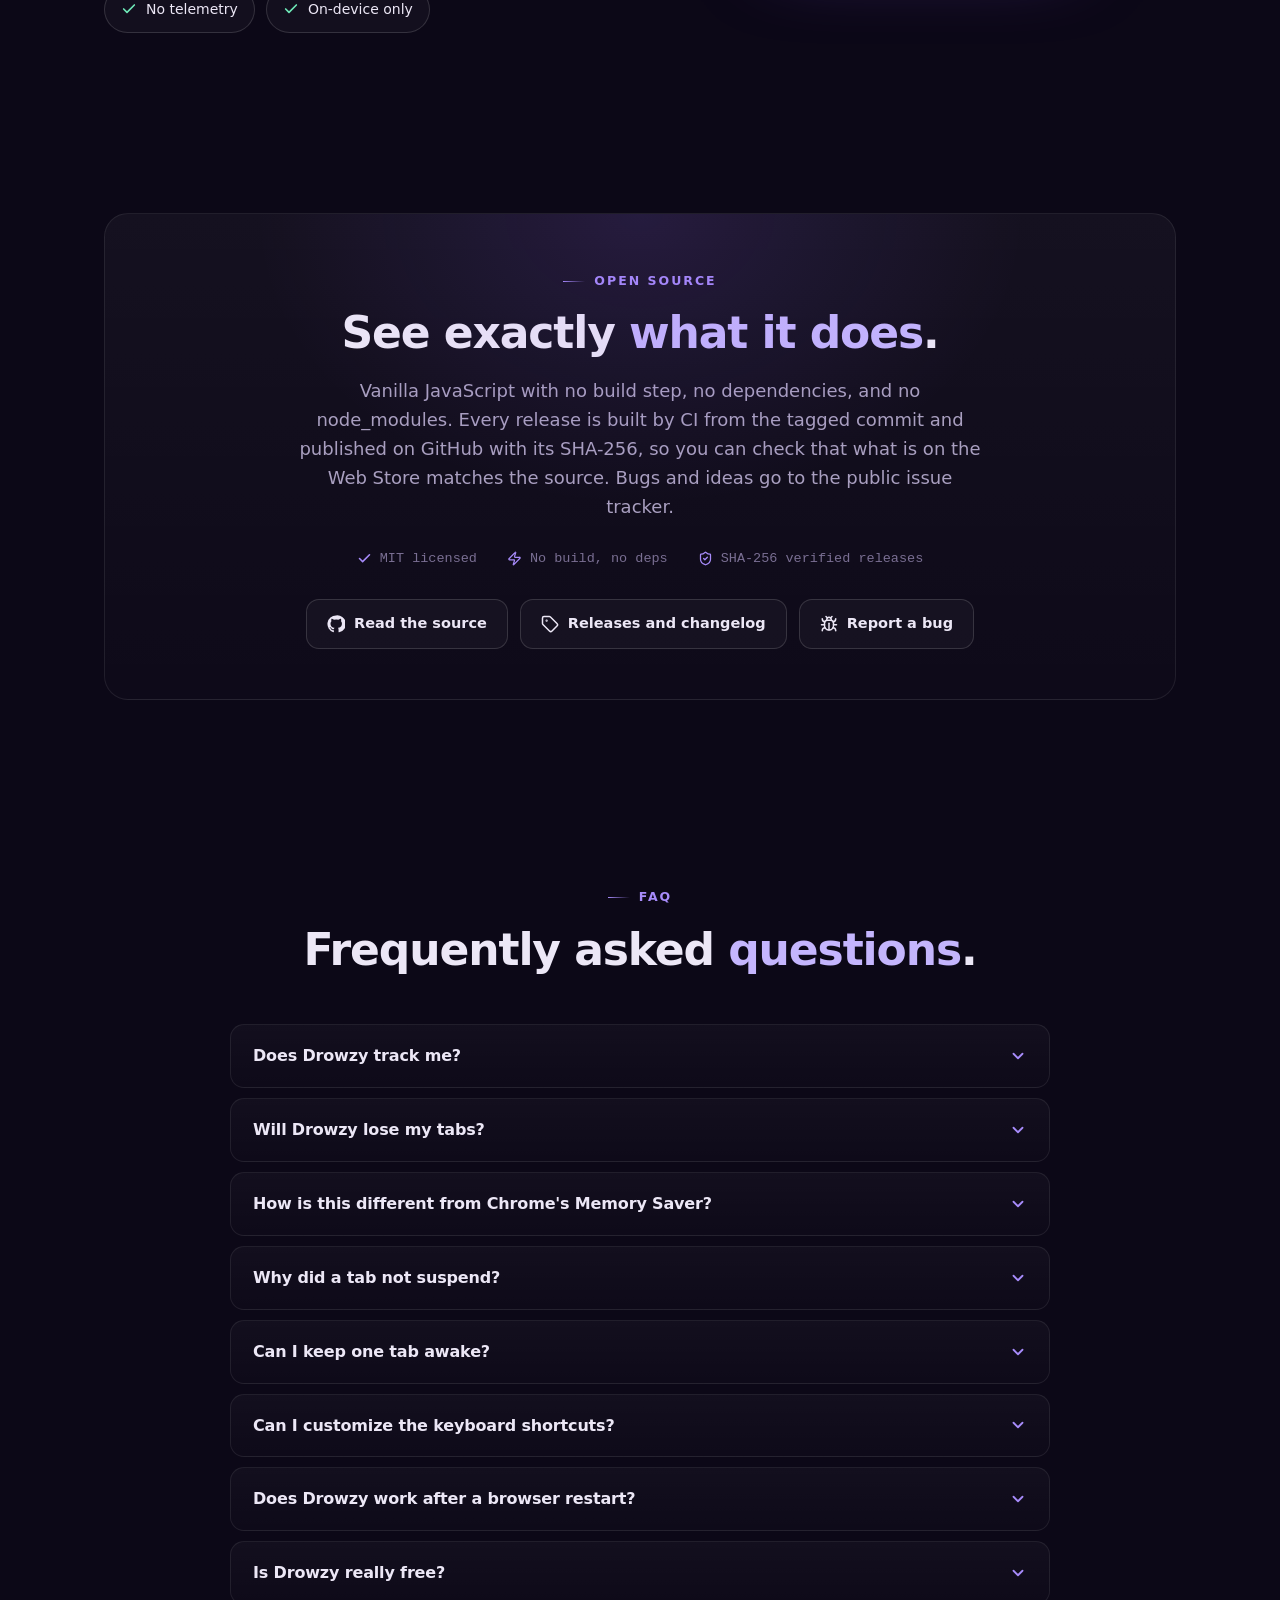
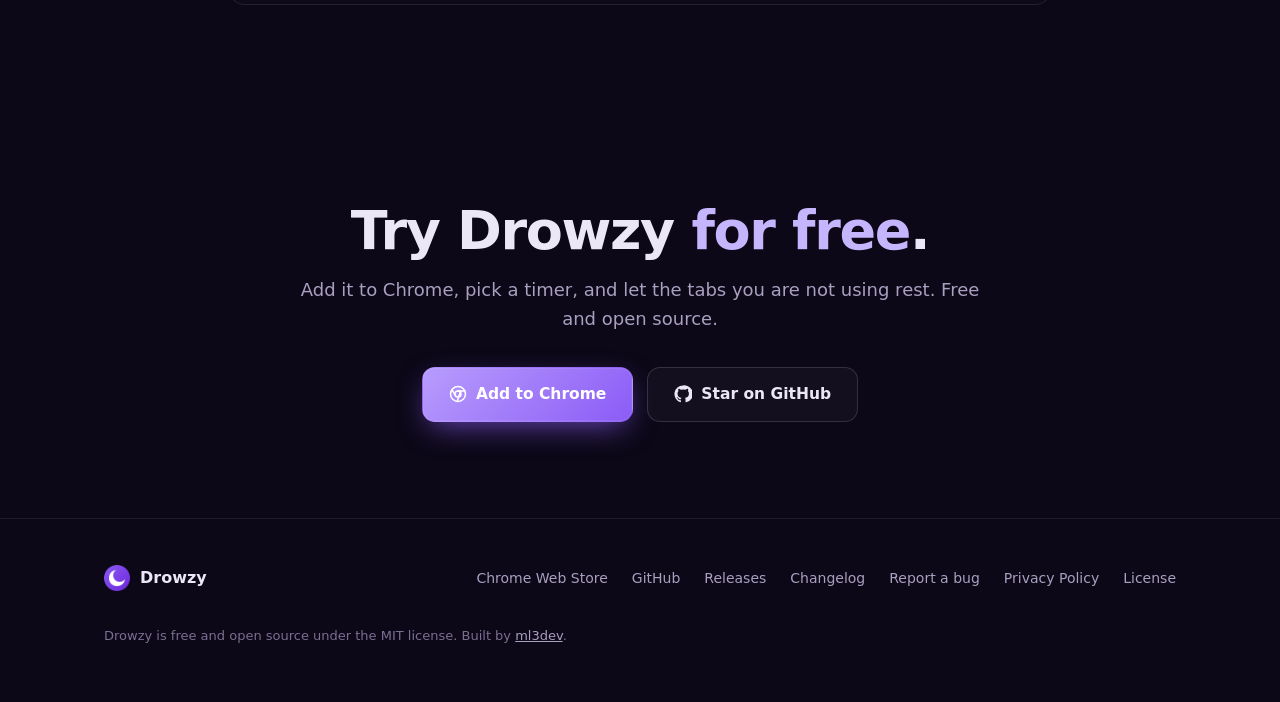
==== commit 5d582ce9: "docs: editorial pass over the homepage copy, simpler sentences throughout, plain 404" ====
--- a/docs/index.html
+++ b/docs/index.html
@@ -461,7 +461,7 @@
     <div class="reveal">
       <span class="eyebrow" style="justify-content:center">How it works</span>
       <h2>Sleeping tabs <em>stop running</em>.</h2>
-      <p class="lead">Every open tab keeps its page loaded and its scripts running, whether you looked at it a minute ago or last week. Chrome gets heavier as the day goes on, and closing tabs means losing your place. Drowzy notices the tabs you have stopped using and puts them to sleep with Chrome's built-in discard system.</p>
+      <p class="lead">Every open tab keeps its page loaded and its scripts running, even one you last looked at a week ago. Chrome gets heavier as the day goes on, and closing tabs means losing your place. Drowzy puts the tabs you have stopped using to sleep, using Chrome's own discard system.</p>
     </div>
 
     <div class="steps">
@@ -473,7 +473,7 @@
       <div class="step reveal">
         <div class="num"><span class="ic"><svg viewBox="0 0 24 24" fill="none" stroke="currentColor" stroke-width="2" stroke-linecap="round" stroke-linejoin="round"><circle cx="12" cy="12" r="10"/><path d="M12 6v6l4 2"/></svg></span><b>02 · IDLE</b></div>
         <h3>It sits past your timer</h3>
-        <p>You pick the wait, from one minute to a few hours, or manual only. Pinned tabs, tabs playing audio, whitelisted sites and tabs you have kept awake are skipped according to your settings.</p>
+        <p>You pick the wait, from one minute to a few hours, or turn the timer off and do it by hand. Pinned tabs, tabs playing audio, whitelisted sites and tabs you keep awake are skipped.</p>
       </div>
       <div class="step asleep reveal">
         <div class="num"><span class="ic"><svg viewBox="0 0 24 24" fill="none" stroke="currentColor" stroke-width="2" stroke-linecap="round" stroke-linejoin="round"><path d="M12 3a6 6 0 0 0 9 9 9 9 0 1 1-9-9Z"/></svg></span><b>03 · ASLEEP</b></div>
@@ -484,7 +484,7 @@
 
     <div class="mem-note reveal">
       <span class="ic"><svg viewBox="0 0 24 24" fill="none" stroke="currentColor" stroke-width="2" stroke-linecap="round" stroke-linejoin="round"><circle cx="12" cy="12" r="10"/><path d="M12 16v-4"/><path d="M12 8h.01"/></svg></span>
-      <p><b>About memory savings.</b> How much a sleeping tab frees depends on what it was: a heavy web app can hold a lot on its own, a plain article far less, so the total varies with how many tabs you have and what they are. The savings figure in Drowzy's stats panel is a running estimate, not a measurement. The dependable part is simpler: a sleeping tab stops running until you wake it.</p>
+      <p><b>About memory savings.</b> How much a sleeping tab frees depends on the tab. A heavy web app can hold a lot, a plain article far less, so the total depends on what you have open. The savings figure in Drowzy's stats panel is an estimate, not a measurement. What you can count on: a sleeping tab stops running until you wake it.</p>
     </div>
   </div>
 </section>
@@ -507,7 +507,7 @@
         </li>
         <li>
           <span class="ic"><svg viewBox="0 0 24 24" fill="none" stroke="currentColor" stroke-width="2" stroke-linecap="round" stroke-linejoin="round"><path d="M15.2 3a2 2 0 0 1 1.4.6l3.8 3.8a2 2 0 0 1 .6 1.4V19a2 2 0 0 1-2 2H5a2 2 0 0 1-2-2V5a2 2 0 0 1 2-2z"/><path d="M17 21v-7a1 1 0 0 0-1-1H8a1 1 0 0 0-1 1v7"/><path d="M7 3v4a1 1 0 0 0 1 1h7"/></svg></span>
-          <div><h4>Your real address stays put</h4><p>The tab keeps its title, icon, URL and back/forward history. Waking it reloads the page from the site, like pressing refresh, so anything a site had not saved on its own may need to be redone.</p></div>
+          <div><h4>Your real address stays put</h4><p>The tab keeps its title, icon, URL and back/forward history. Waking it reloads the page, like pressing refresh, so anything the site had not saved yet may need to be typed again.</p></div>
         </li>
         <li>
           <span class="ic"><svg viewBox="0 0 24 24" fill="none" stroke="currentColor" stroke-width="2" stroke-linecap="round" stroke-linejoin="round"><path d="M18 6 6 18"/><path d="m6 6 12 12"/></svg></span>
@@ -546,12 +546,12 @@
       <div class="vs-card drowzy reveal">
         <div class="tag">The control layer</div>
         <h3><img class="logo" src="icon-512.png" alt="" width="22" height="22">Drowzy</h3>
-        <p>Everything the browser does on its own, plus the decisions handed back to you: when tabs sleep, which ones never do, and a plain answer whenever one will not.</p>
+        <p>The same unloading, except you decide when tabs sleep and which ones never do, and Drowzy tells you why when one stays awake.</p>
         <ul>
           <li><svg viewBox="0 0 24 24" fill="none" stroke="currentColor" stroke-width="2.5" stroke-linecap="round" stroke-linejoin="round"><path d="M20 6 9 17l-5-5"/></svg><span><b>Your own timer</b>, or manual only</span></li>
           <li><svg viewBox="0 0 24 24" fill="none" stroke="currentColor" stroke-width="2.5" stroke-linecap="round" stroke-linejoin="round"><path d="M20 6 9 17l-5-5"/></svg><span><b>Suspend this tab, Suspend Others, Wake All</b> from the popup, a shortcut or the right-click menu</span></li>
           <li><svg viewBox="0 0 24 24" fill="none" stroke="currentColor" stroke-width="2.5" stroke-linecap="round" stroke-linejoin="round"><path d="M20 6 9 17l-5-5"/></svg><span><b>Keep this tab awake</b> for one tab, or a <b>whitelist</b> for a whole site</span></li>
-          <li><svg viewBox="0 0 24 24" fill="none" stroke="currentColor" stroke-width="2.5" stroke-linecap="round" stroke-linejoin="round"><path d="M20 6 9 17l-5-5"/></svg><span><b>Clear reasons</b> when a tab is protected, with a link to the setting</span></li>
+          <li><svg viewBox="0 0 24 24" fill="none" stroke="currentColor" stroke-width="2.5" stroke-linecap="round" stroke-linejoin="round"><path d="M20 6 9 17l-5-5"/></svg><span><b>The reason</b> when a tab is protected, with a link to the setting</span></li>
           <li><svg viewBox="0 0 24 24" fill="none" stroke="currentColor" stroke-width="2.5" stroke-linecap="round" stroke-linejoin="round"><path d="M20 6 9 17l-5-5"/></svg><span><b>Side panel, sessions and stats</b> so you can see what is sleeping and why</span></li>
         </ul>
       </div>
@@ -565,8 +565,8 @@
   <div class="shell">
     <div class="feat-head reveal">
       <span class="eyebrow" style="justify-content:center">Features</span>
-      <h2>Everything you need, <em>nothing in your way</em>.</h2>
-      <p class="lead">Set your timer once and let it run, or take over by hand whenever you like. Every control is a switch or a button in the popup, not a setting you have to dig for.</p>
+      <h2>Everything you can do <em>from the popup</em>.</h2>
+      <p class="lead">Set your timer once and let it run, or take over by hand whenever you like. Everything below is a switch or a button in the popup.</p>
     </div>
     <div class="grid">
       <div class="card reveal">
@@ -597,7 +597,7 @@
       <div class="card reveal">
         <span class="ic"><svg viewBox="0 0 24 24" fill="none" stroke="currentColor" stroke-width="2" stroke-linecap="round" stroke-linejoin="round"><circle cx="12" cy="12" r="10"/><path d="M12 16v-4"/><path d="M12 8h.01"/></svg></span>
         <h3>It tells you why</h3>
-        <p>When a tab will not sleep, Drowzy says which protection is holding it and links straight to the setting that would change it. No buttons that quietly disappear.</p>
+        <p>When a tab will not sleep, Drowzy says which protection is holding it and links to the setting that would change it.</p>
       </div>
       <div class="card reveal">
         <span class="ic"><svg viewBox="0 0 24 24" fill="none" stroke="currentColor" stroke-width="2" stroke-linecap="round" stroke-linejoin="round"><rect width="18" height="18" x="3" y="3" rx="2"/><path d="M15 3v18"/></svg></span>
@@ -617,7 +617,7 @@
       <div class="card reveal">
         <span class="ic"><svg viewBox="0 0 24 24" fill="none" stroke="currentColor" stroke-width="2" stroke-linecap="round" stroke-linejoin="round"><rect width="20" height="16" x="2" y="4" rx="2"/><path d="M6 8h.01"/><path d="M10 8h.01"/><path d="M14 8h.01"/><path d="M18 8h.01"/><path d="M8 12h.01"/><path d="M12 12h.01"/><path d="M16 12h.01"/><path d="M7 16h10"/></svg></span>
         <h3>Shortcuts and right-click</h3>
-        <p>Suspend or wake with a keystroke, or right-click any page for quick actions. Change the keys on Chrome's shortcuts page. The popup takes you straight there.</p>
+        <p>Suspend or wake with a keystroke, or right-click any page. The keys can be changed on Chrome's shortcuts page, and the popup links straight to it.</p>
       </div>
       <div class="card reveal">
         <span class="ic"><svg viewBox="0 0 24 24" fill="none" stroke="currentColor" stroke-width="2" stroke-linecap="round" stroke-linejoin="round"><circle cx="12" cy="12" r="10"/><path d="M12 2a14.5 14.5 0 0 0 0 20 14.5 14.5 0 0 0 0-20"/><path d="M2 12h20"/></svg></span>
@@ -658,7 +658,7 @@
         </div>
         <figcaption>
           <span class="chip-ic"><svg viewBox="0 0 24 24" fill="none" stroke="currentColor" stroke-width="2" stroke-linecap="round" stroke-linejoin="round"><path d="m6 14 1.5-2.9A2 2 0 0 1 9.24 10H20a2 2 0 0 1 1.94 2.5l-1.54 6a2 2 0 0 1-1.95 1.5H4a2 2 0 0 1-2-2V5a2 2 0 0 1 2-2h3.9a2 2 0 0 1 1.69.9l.81 1.2a2 2 0 0 0 1.67.9H18a2 2 0 0 1 2 2v2"/></svg></span>
-          <span>Sessions<small>Save a window, reopen it whole later</small></span>
+          <span>Sessions<small>Save a window, reopen it later</small></span>
         </figcaption>
       </figure>
 
@@ -668,7 +668,7 @@
         </div>
         <figcaption>
           <span class="chip-ic"><svg viewBox="0 0 24 24" fill="none" stroke="currentColor" stroke-width="2" stroke-linecap="round" stroke-linejoin="round"><path d="M3 3v18h18"/><path d="M18 17V9"/><path d="M13 17V5"/><path d="M8 17v-3"/></svg></span>
-          <span>Stats<small>Tabs slept, plus an estimated total</small></span>
+          <span>Stats<small>Tabs slept, with an estimated total</small></span>
         </figcaption>
       </figure>
     </div>
@@ -681,7 +681,7 @@
     <div class="reveal">
       <span class="eyebrow">Private by design</span>
       <h2>Drowzy never sends <em>your data</em> anywhere.</h2>
-      <p class="lead">The extension has no servers, no accounts, no analytics and no crash reporting. Your settings, sessions and stats live in your browser's own storage and are never uploaded, not even to us. The stats you see are your own numbers, shown back to you.</p>
+      <p class="lead">The extension has no servers, no accounts, no analytics and no crash reporting. Your settings, sessions and stats live in your browser's own storage and are never uploaded, not even to us.</p>
       <p class="lead" style="margin-top:16px">Tab suspenders have a history of being quietly sold and turned into trackers. With Drowzy you can check for yourself: the code is public, every release is built in the open, and there is no server for it to talk to.</p>
       <div class="priv-chips">
         <span class="chip"><svg viewBox="0 0 24 24" fill="none" stroke="currentColor" stroke-width="2.5" stroke-linecap="round" stroke-linejoin="round"><path d="M20 6 9 17l-5-5"/></svg>No servers</span>
@@ -770,14 +770,14 @@
       <details>
         <summary>Will Drowzy lose my tabs?<svg viewBox="0 0 24 24" fill="none" stroke="currentColor" stroke-width="2.4" stroke-linecap="round" stroke-linejoin="round" aria-hidden="true"><path d="m6 9 6 6 6-6"/></svg></summary>
         <div class="a">
-          <p>Sleeping tabs are normal Chrome tabs that Chrome has unloaded, not pages Drowzy owns. They keep their address, title and history, and they reload when you click them. If Drowzy is ever removed, they are still just tabs.</p>
-          <p>One thing to know: waking a tab is a page reload. Anything a site had not saved on its own, like text typed into a form, may need to be entered again. Drowzy's optional form protection skips tabs with unsaved input, and <b>Keep this tab awake</b> holds any tab you are in the middle of.</p>
+          <p>No. Sleeping tabs are normal Chrome tabs that Chrome has unloaded, not pages Drowzy owns. They keep their address, title and history, and they reload when you click them. If you ever remove Drowzy, they are still just tabs.</p>
+          <p>Waking a tab reloads the page, like pressing refresh. If you were halfway through typing something the site had not saved, you may need to type it again. Turn on form protection and Drowzy skips tabs with unsaved input, or use <b>Keep this tab awake</b> for the tab you are working in.</p>
         </div>
       </details>
       <details>
         <summary>How is this different from Chrome's Memory Saver?<svg viewBox="0 0 24 24" fill="none" stroke="currentColor" stroke-width="2.4" stroke-linecap="round" stroke-linejoin="round" aria-hidden="true"><path d="m6 9 6 6 6-6"/></svg></summary>
         <div class="a">
-          <p>They use the same underlying mechanism, and you can run both. Memory Saver is automatic and decides for you. Drowzy adds the controls: your own timer, manual suspend and wake, Keep this tab awake, a whitelist with wildcards, sessions, stats, a side panel, and a plain-language reason whenever a tab will not sleep. Drowzy does not turn Memory Saver off.</p>
+          <p>They use the same mechanism, and you can run both. Memory Saver is automatic and decides for you. Drowzy gives you the controls: your own timer, manual suspend and wake, Keep this tab awake, a whitelist, sessions, stats, a side panel, and the reason whenever a tab will not sleep. Drowzy does not turn Memory Saver off.</p>
         </div>
       </details>
       <details>
@@ -802,7 +802,7 @@
       <details>
         <summary>Does Drowzy work after a browser restart?<svg viewBox="0 0 24 24" fill="none" stroke="currentColor" stroke-width="2.4" stroke-linecap="round" stroke-linejoin="round" aria-hidden="true"><path d="m6 9 6 6 6-6"/></svg></summary>
         <div class="a">
-          <p>Yes. Your settings, whitelist, sessions and stats are saved in Chrome's storage and come back with the browser. When Chrome restores a window, tabs it reopened in the background that you have not looked at are put back to sleep shortly after they appear, so a big restored session does not sit awake all day. Keep this tab awake holds are cleared on restart on purpose, since they are meant as a "not right now" decision rather than a setting.</p>
+          <p>Yes. Your settings, whitelist, sessions and stats are saved in Chrome's storage and come back with the browser. When Chrome restores a window, the tabs you have not looked at yet are put back to sleep shortly after they appear, so a big restored session does not sit awake all day. Keep this tab awake is cleared on restart, since it is meant for right now rather than forever.</p>
         </div>
       </details>
       <details>
@@ -819,7 +819,7 @@
 <section class="final">
   <div class="shell reveal">
     <h2>Try Drowzy <em>for free</em>.</h2>
-    <p class="lead">Add it to Chrome, pick a timer, and let the tabs you are not using rest. Free, open source, and yours.</p>
+    <p class="lead">Add it to Chrome, pick a timer, and let the tabs you are not using rest. Free and open source.</p>
     <div class="final-cta">
       <a class="btn btn-primary" href="https://chromewebstore.google.com/detail/drowzy-tab-suspender-memo/oijfnkaakdamnijjgehjpfmclhigmapa">
         <svg viewBox="0 0 24 24" fill="none" stroke="currentColor" stroke-width="2" stroke-linecap="round" stroke-linejoin="round" aria-hidden="true"><circle cx="12" cy="12" r="10"/><circle cx="12" cy="12" r="4"/><line x1="21.17" x2="12" y1="8" y2="8"/><line x1="3.95" x2="8.54" y1="6.06" y2="14"/><line x1="10.88" x2="15.46" y1="21.94" y2="8"/></svg>
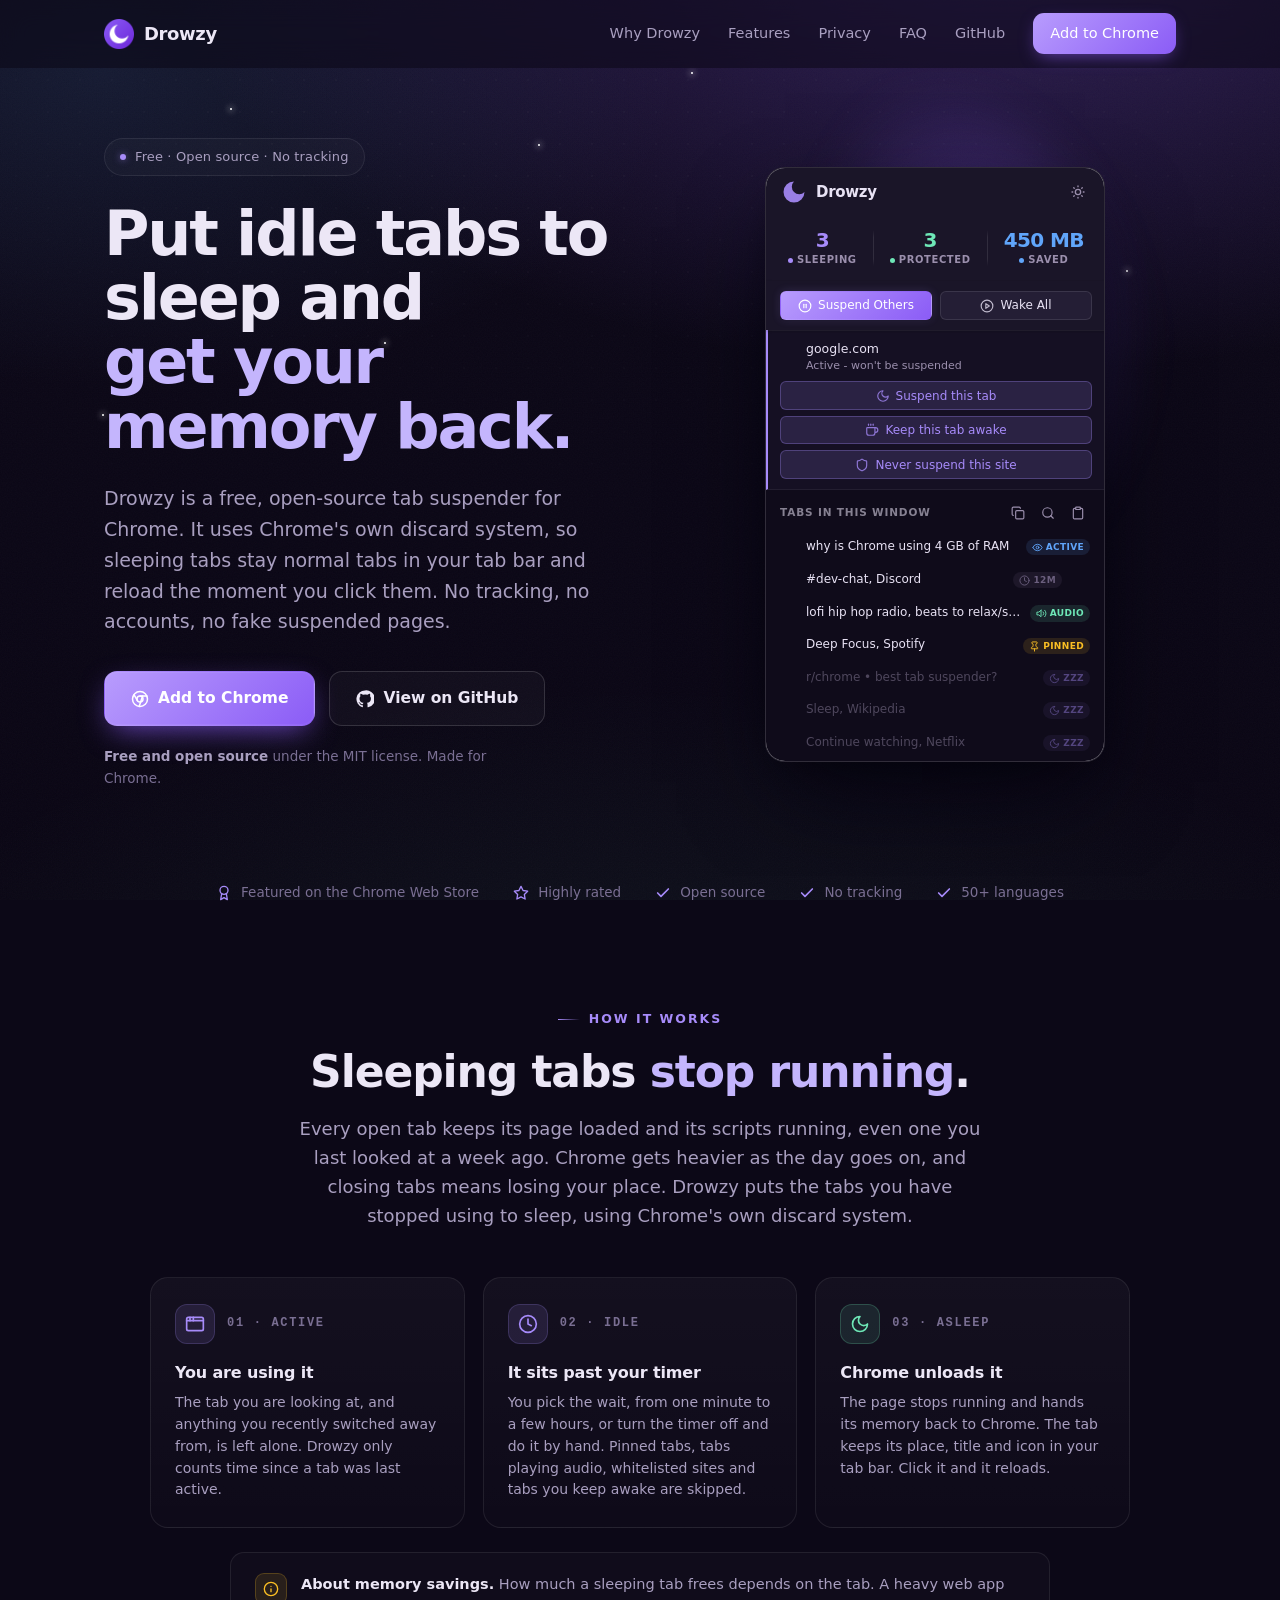
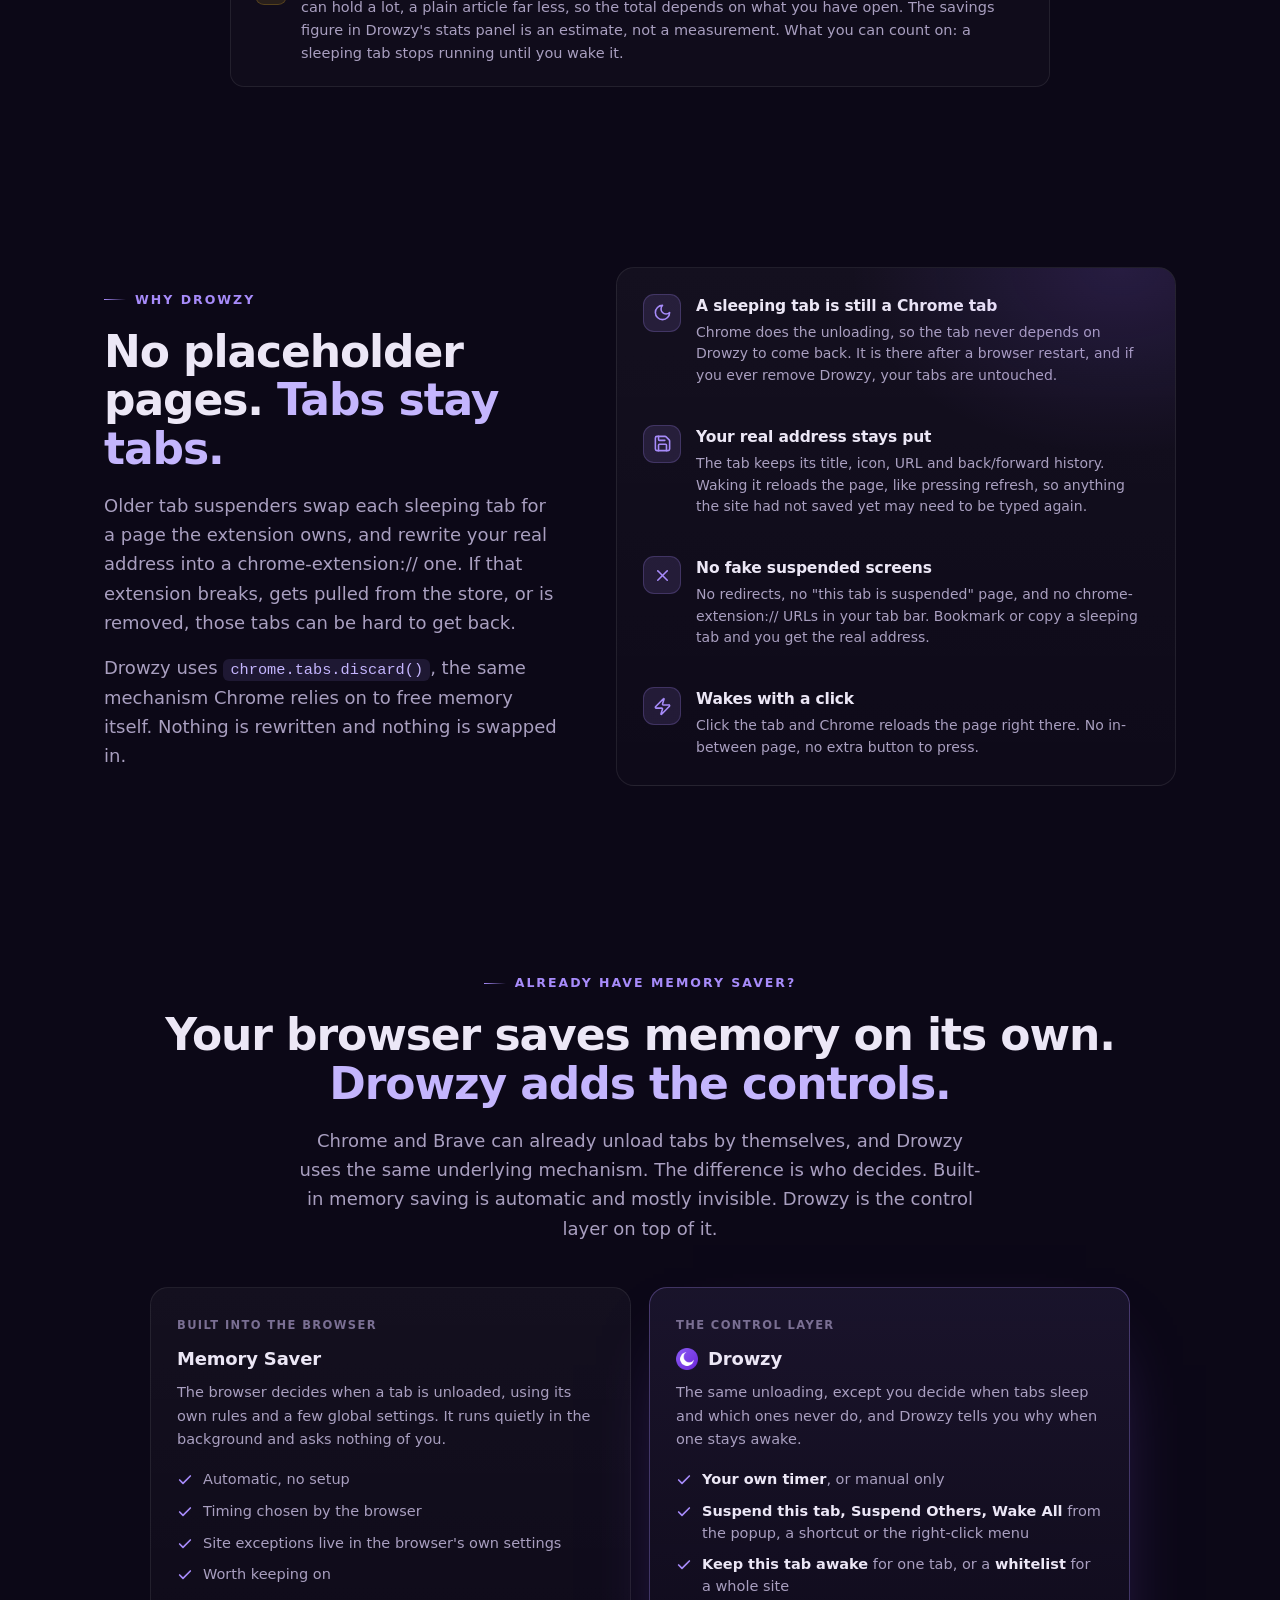
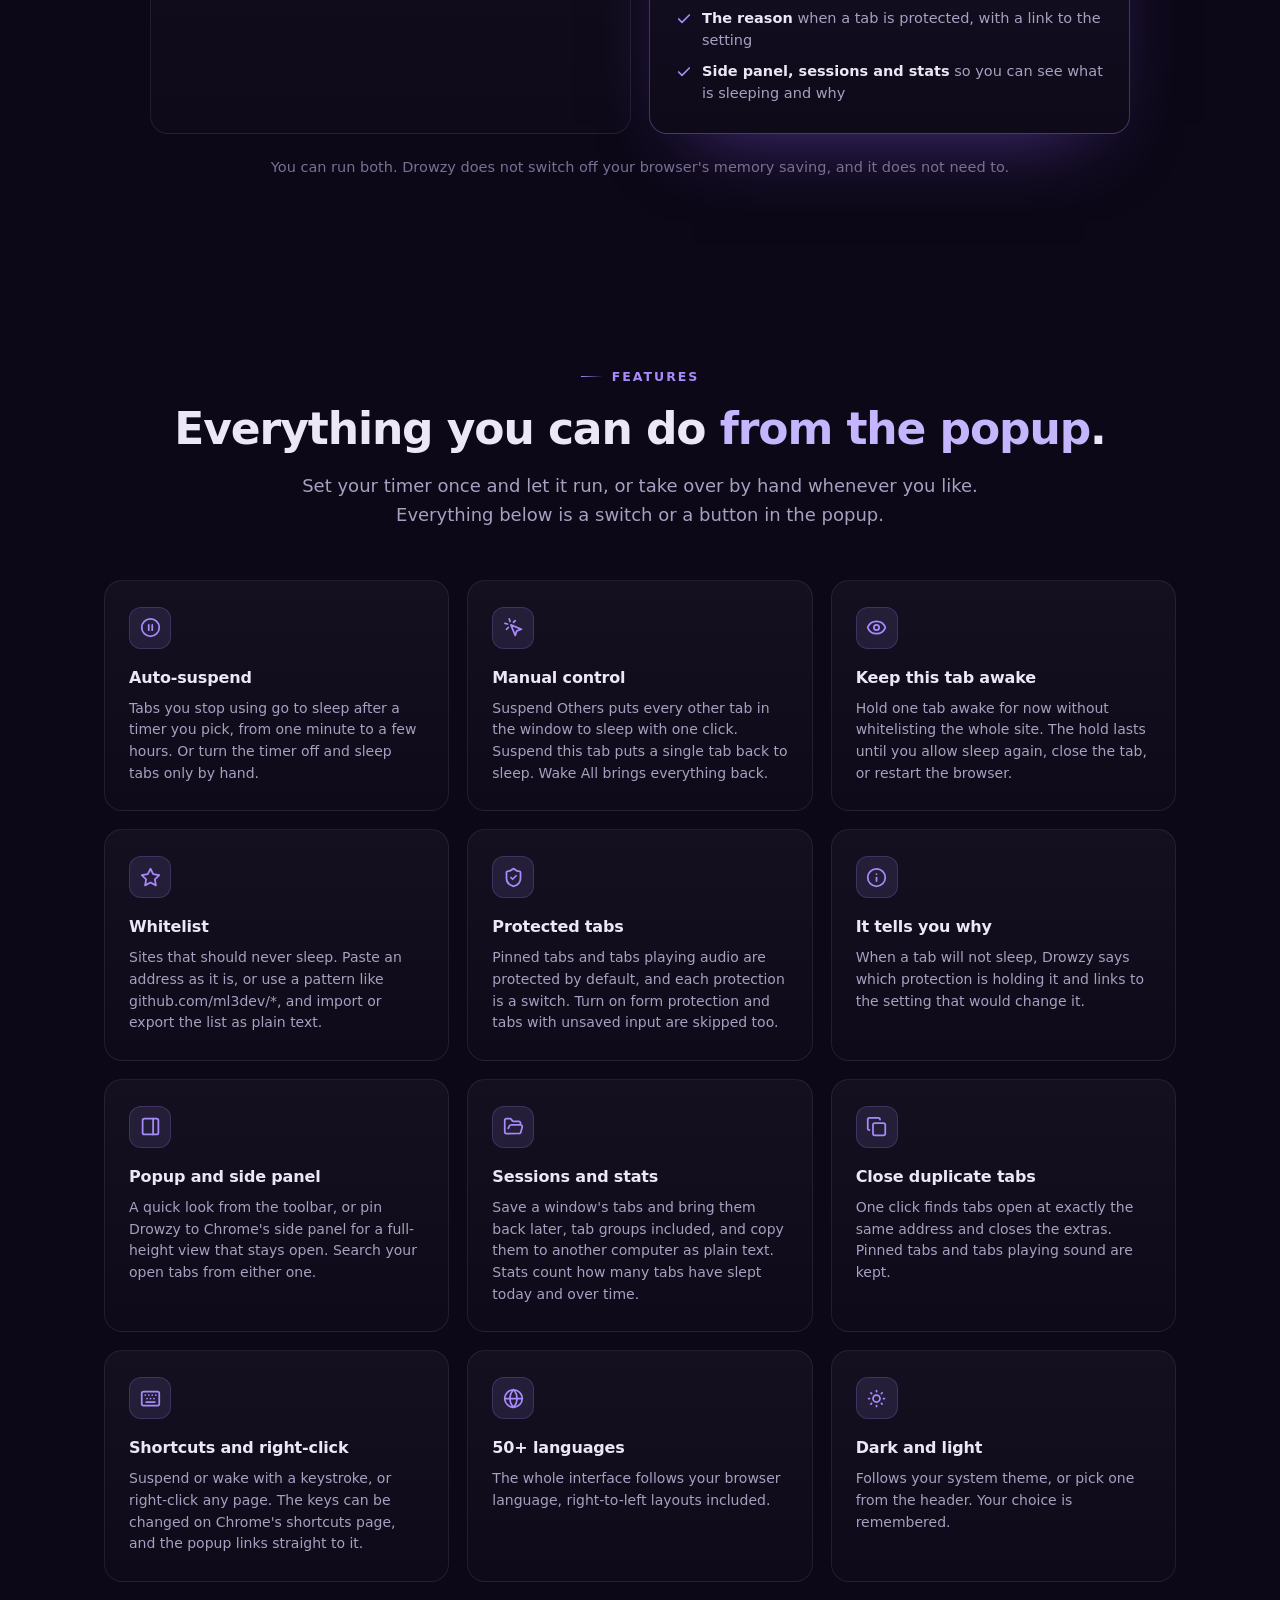
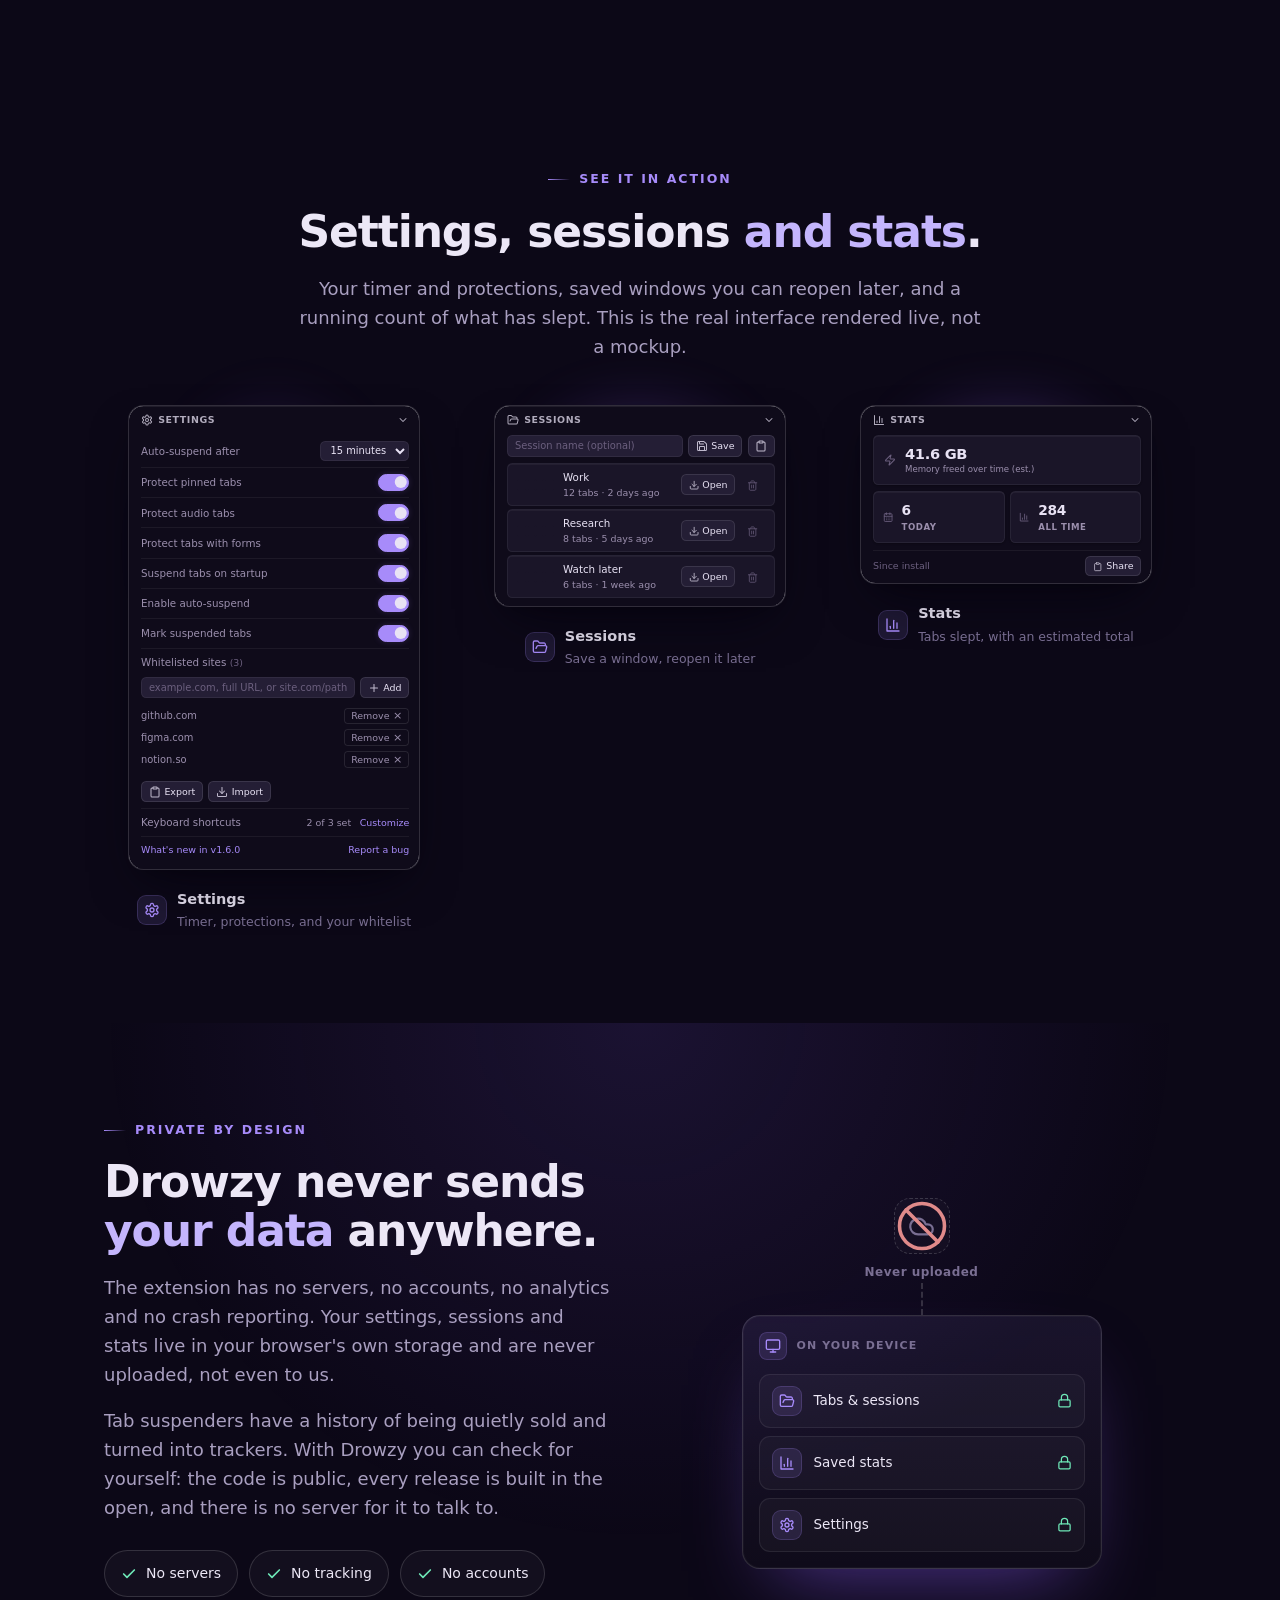
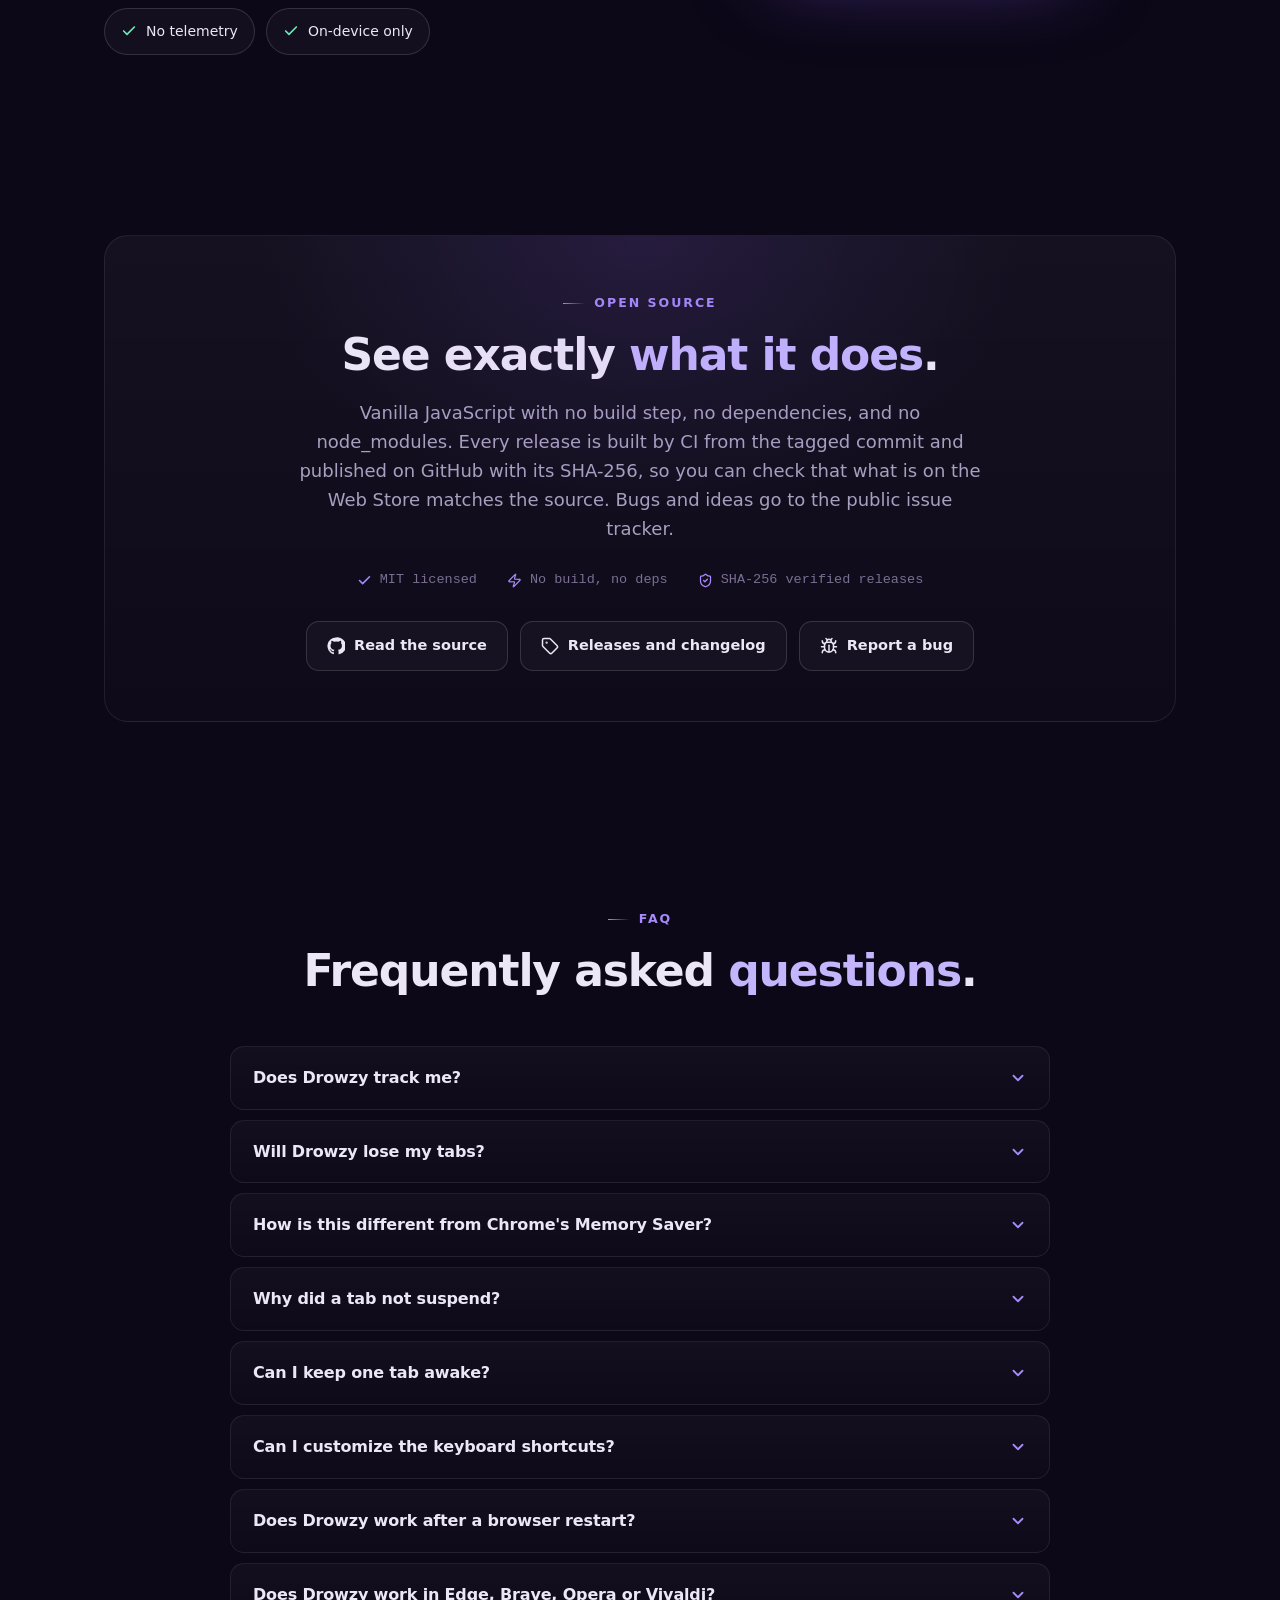
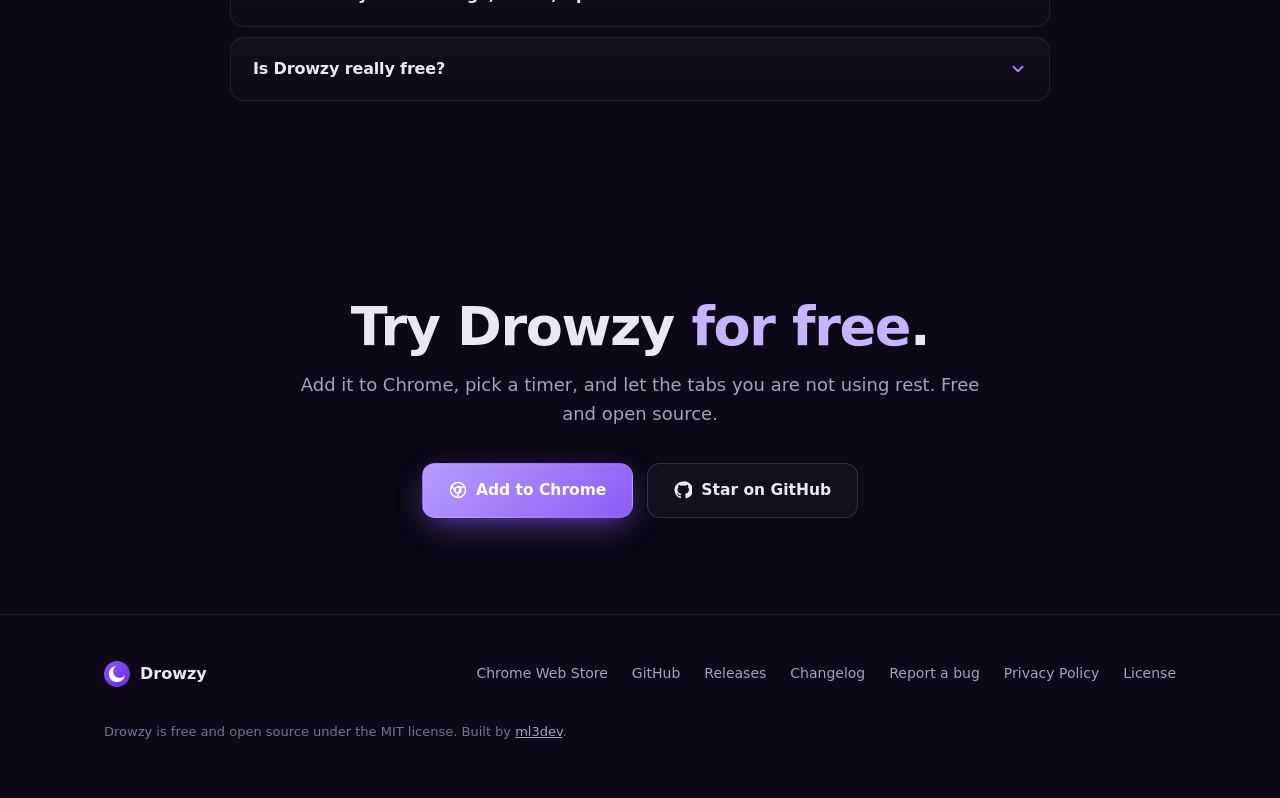
==== commit e76a5e23: "v1.6.0: keep awake holds off browser discarding, why a tab is still awake, gentler Opera startup, ca" ====
--- a/docs/index.html
+++ b/docs/index.html
@@ -7,7 +7,7 @@
 <meta name="theme-color" content="#0c0817">
 <title>Drowzy · Free open-source tab suspender for Chrome</title>
 <meta name="description" content="Drowzy puts inactive tabs to sleep with Chrome's own discard system. Tabs stay normal tabs and reload when you click them. Free, open source, no tracking.">
-<link rel="canonical" href="https://ml3dev.github.io/drowzy/">
+<link rel="canonical" href="https://drowzyextension.com/">
 <link rel="icon" href="icon-128.png" sizes="128x128" type="image/png">
 <link rel="apple-touch-icon" href="icon-512.png">
 
@@ -16,15 +16,15 @@
 <meta property="og:site_name" content="Drowzy">
 <meta property="og:title" content="Drowzy · Free open-source tab suspender for Chrome">
 <meta property="og:description" content="Put idle tabs to sleep with Chrome's own discard system. No tracking, no accounts, no fake suspended pages. Free and open source.">
-<meta property="og:url" content="https://ml3dev.github.io/drowzy/">
-<meta property="og:image" content="https://ml3dev.github.io/drowzy/og-image.png">
+<meta property="og:url" content="https://drowzyextension.com/">
+<meta property="og:image" content="https://drowzyextension.com/og-image.png">
 <meta property="og:image:width" content="1200">
 <meta property="og:image:height" content="630">
 <meta property="og:image:alt" content="Drowzy logo and wordmark: free open-source tab suspender for Chrome">
 <meta name="twitter:card" content="summary_large_image">
 <meta name="twitter:title" content="Drowzy · Free open-source tab suspender for Chrome">
 <meta name="twitter:description" content="Put idle tabs to sleep with Chrome's own discard system. No tracking, no accounts, no fake suspended pages. Free and open source.">
-<meta name="twitter:image" content="https://ml3dev.github.io/drowzy/og-image.png">
+<meta name="twitter:image" content="https://drowzyextension.com/og-image.png">
 
 <script type="application/ld+json">
 {
@@ -35,8 +35,8 @@
   "description": "Free, open-source tab suspender for Chrome. Puts inactive tabs to sleep using Chrome's native discard system, with no tracking and no placeholder pages.",
   "applicationCategory": "BrowserApplication",
   "operatingSystem": "Google Chrome",
-  "url": "https://ml3dev.github.io/drowzy/",
-  "image": "https://ml3dev.github.io/drowzy/og-image.png",
+  "url": "https://drowzyextension.com/",
+  "image": "https://drowzyextension.com/og-image.png",
   "installUrl": "https://chromewebstore.google.com/detail/drowzy-tab-suspender-memo/oijfnkaakdamnijjgehjpfmclhigmapa",
   "downloadUrl": "https://chromewebstore.google.com/detail/drowzy-tab-suspender-memo/oijfnkaakdamnijjgehjpfmclhigmapa",
   "license": "https://github.com/ml3dev/drowzy/blob/main/LICENSE",
@@ -607,12 +607,12 @@
       <div class="card reveal">
         <span class="ic"><svg viewBox="0 0 24 24" fill="none" stroke="currentColor" stroke-width="2" stroke-linecap="round" stroke-linejoin="round"><path d="m6 14 1.5-2.9A2 2 0 0 1 9.24 10H20a2 2 0 0 1 1.94 2.5l-1.54 6a2 2 0 0 1-1.95 1.5H4a2 2 0 0 1-2-2V5a2 2 0 0 1 2-2h3.9a2 2 0 0 1 1.69.9l.81 1.2a2 2 0 0 0 1.67.9H18a2 2 0 0 1 2 2v2"/></svg></span>
         <h3>Sessions and stats</h3>
-        <p>Save a window's tabs and bring them back later, tab groups included. Stats count how many tabs have slept today and over time.</p>
+        <p>Save a window's tabs and bring them back later, tab groups included, and copy them to another computer as plain text. Stats count how many tabs have slept today and over time.</p>
       </div>
       <div class="card reveal">
         <span class="ic"><svg viewBox="0 0 24 24" fill="none" stroke="currentColor" stroke-width="2" stroke-linecap="round" stroke-linejoin="round"><rect width="14" height="14" x="8" y="8" rx="2" ry="2"/><path d="M4 16c-1.1 0-2-.9-2-2V4c0-1.1.9-2 2-2h10c1.1 0 2 .9 2 2"/></svg></span>
         <h3>Close duplicate tabs</h3>
-        <p>One click finds tabs open at the same address and closes the extras.</p>
+        <p>One click finds tabs open at exactly the same address and closes the extras. Pinned tabs and tabs playing sound are kept.</p>
       </div>
       <div class="card reveal">
         <span class="ic"><svg viewBox="0 0 24 24" fill="none" stroke="currentColor" stroke-width="2" stroke-linecap="round" stroke-linejoin="round"><rect width="20" height="16" x="2" y="4" rx="2"/><path d="M6 8h.01"/><path d="M10 8h.01"/><path d="M14 8h.01"/><path d="M18 8h.01"/><path d="M8 12h.01"/><path d="M12 12h.01"/><path d="M16 12h.01"/><path d="M7 16h10"/></svg></span>
@@ -789,7 +789,7 @@
       <details>
         <summary>Can I keep one tab awake?<svg viewBox="0 0 24 24" fill="none" stroke="currentColor" stroke-width="2.4" stroke-linecap="round" stroke-linejoin="round" aria-hidden="true"><path d="m6 9 6 6 6-6"/></svg></summary>
         <div class="a">
-          <p>Yes. Choose <b>Keep this tab awake</b> in the popup and nothing in Drowzy will sleep that tab until you press <b>Allow sleep</b>, close the tab, or restart the browser. For a whole site, add it to the whitelist instead.</p>
+          <p>Yes. Choose <b>Keep this tab awake</b> in the popup and that tab stays awake until you press <b>Allow sleep</b>, close the tab, or restart the browser. The hold also tells Chrome's own Memory Saver to leave the tab alone, so it is not just Drowzy holding off. For a whole site, add it to the whitelist instead.</p>
         </div>
       </details>
       <details>
@@ -803,6 +803,12 @@
         <summary>Does Drowzy work after a browser restart?<svg viewBox="0 0 24 24" fill="none" stroke="currentColor" stroke-width="2.4" stroke-linecap="round" stroke-linejoin="round" aria-hidden="true"><path d="m6 9 6 6 6-6"/></svg></summary>
         <div class="a">
           <p>Yes. Your settings, whitelist, sessions and stats are saved in Chrome's storage and come back with the browser. When Chrome restores a window, the tabs you have not looked at yet are put back to sleep shortly after they appear, so a big restored session does not sit awake all day. Keep this tab awake is cleared on restart, since it is meant for right now rather than forever.</p>
+        </div>
+      </details>
+      <details>
+        <summary>Does Drowzy work in Edge, Brave, Opera or Vivaldi?<svg viewBox="0 0 24 24" fill="none" stroke="currentColor" stroke-width="2.4" stroke-linecap="round" stroke-linejoin="round" aria-hidden="true"><path d="m6 9 6 6 6-6"/></svg></summary>
+        <div class="a">
+          <p>Drowzy is built and tested for Chrome. Other browsers built on Chromium run it from the Chrome Web Store, and the basics work the same way, though each one adds its own tab features on top. In Opera and Opera GX, Drowzy waits a few minutes after the browser starts before putting tabs to sleep, then does one tab at a time, so it does not compete with Opera's own tab snoozing while a session is still restoring. The side panel is a Chrome feature, so browsers without it simply do not show the button.</p>
         </div>
       </details>
       <details>
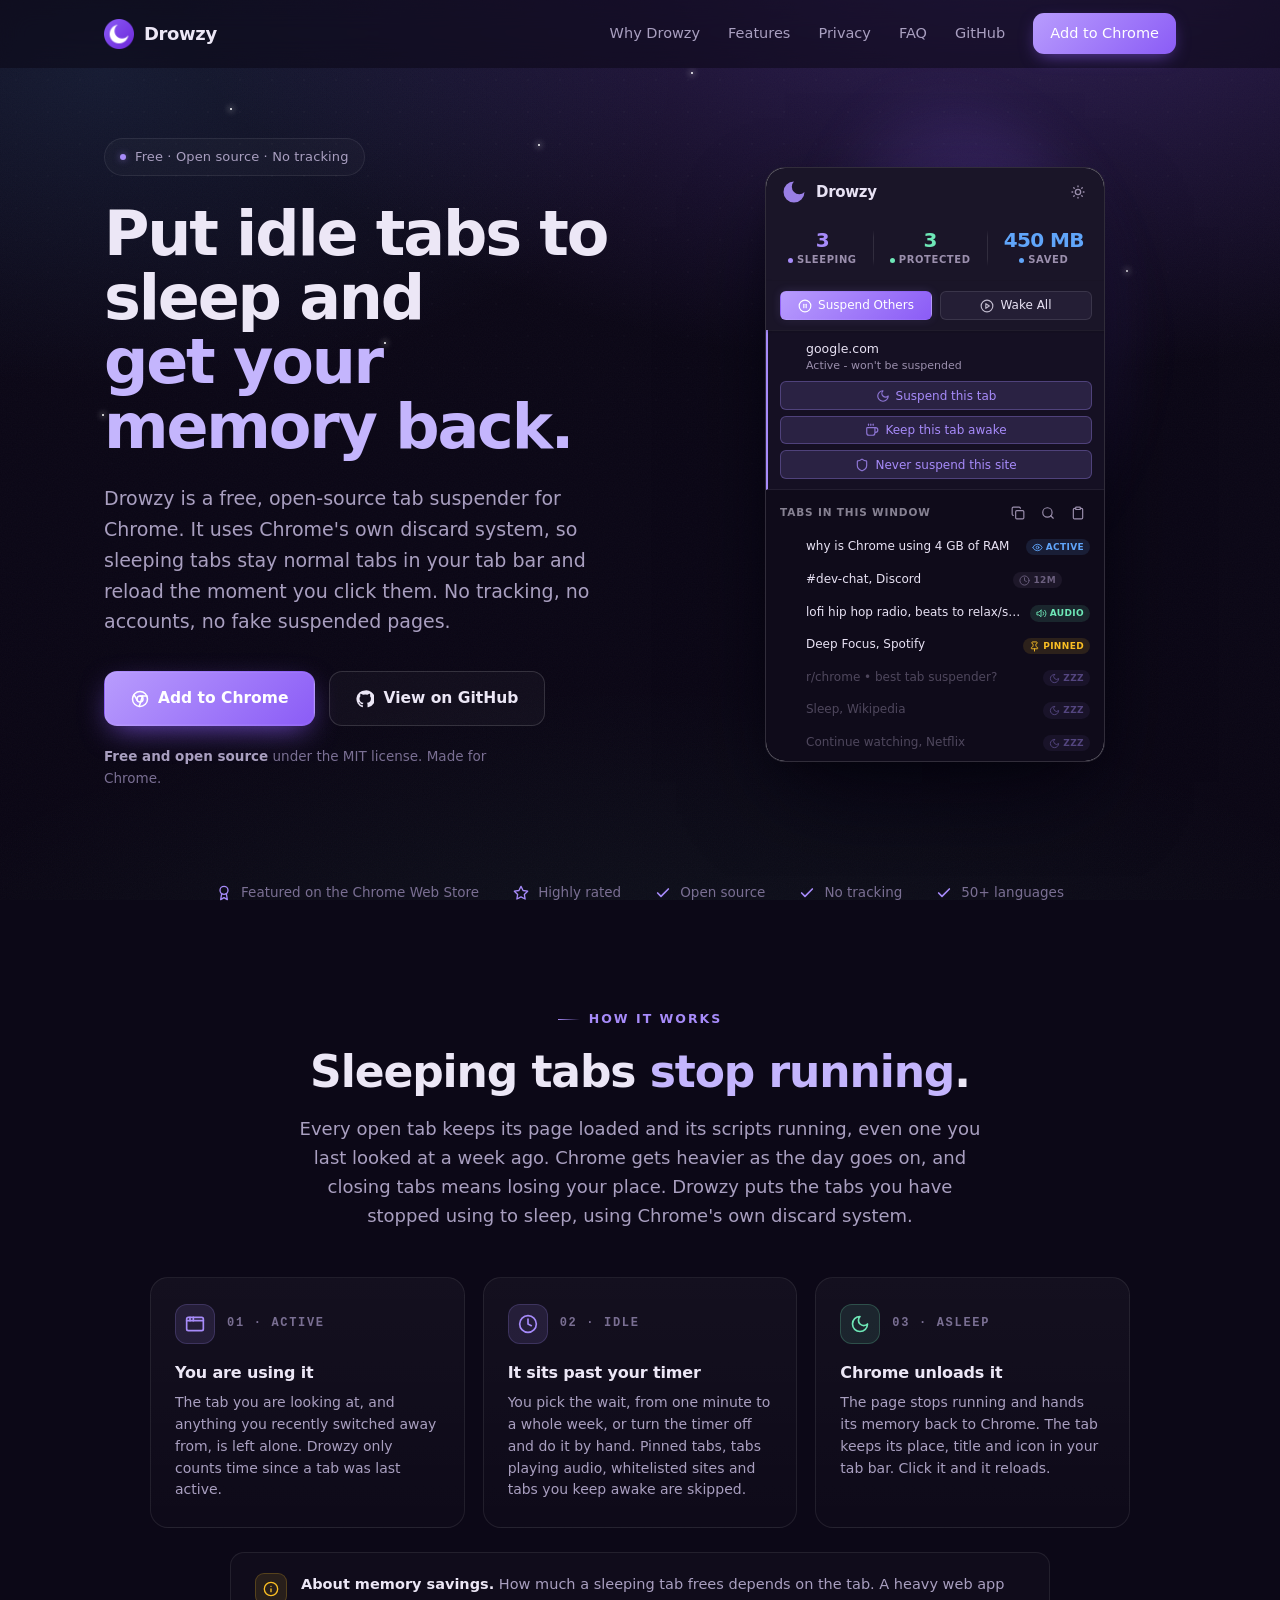
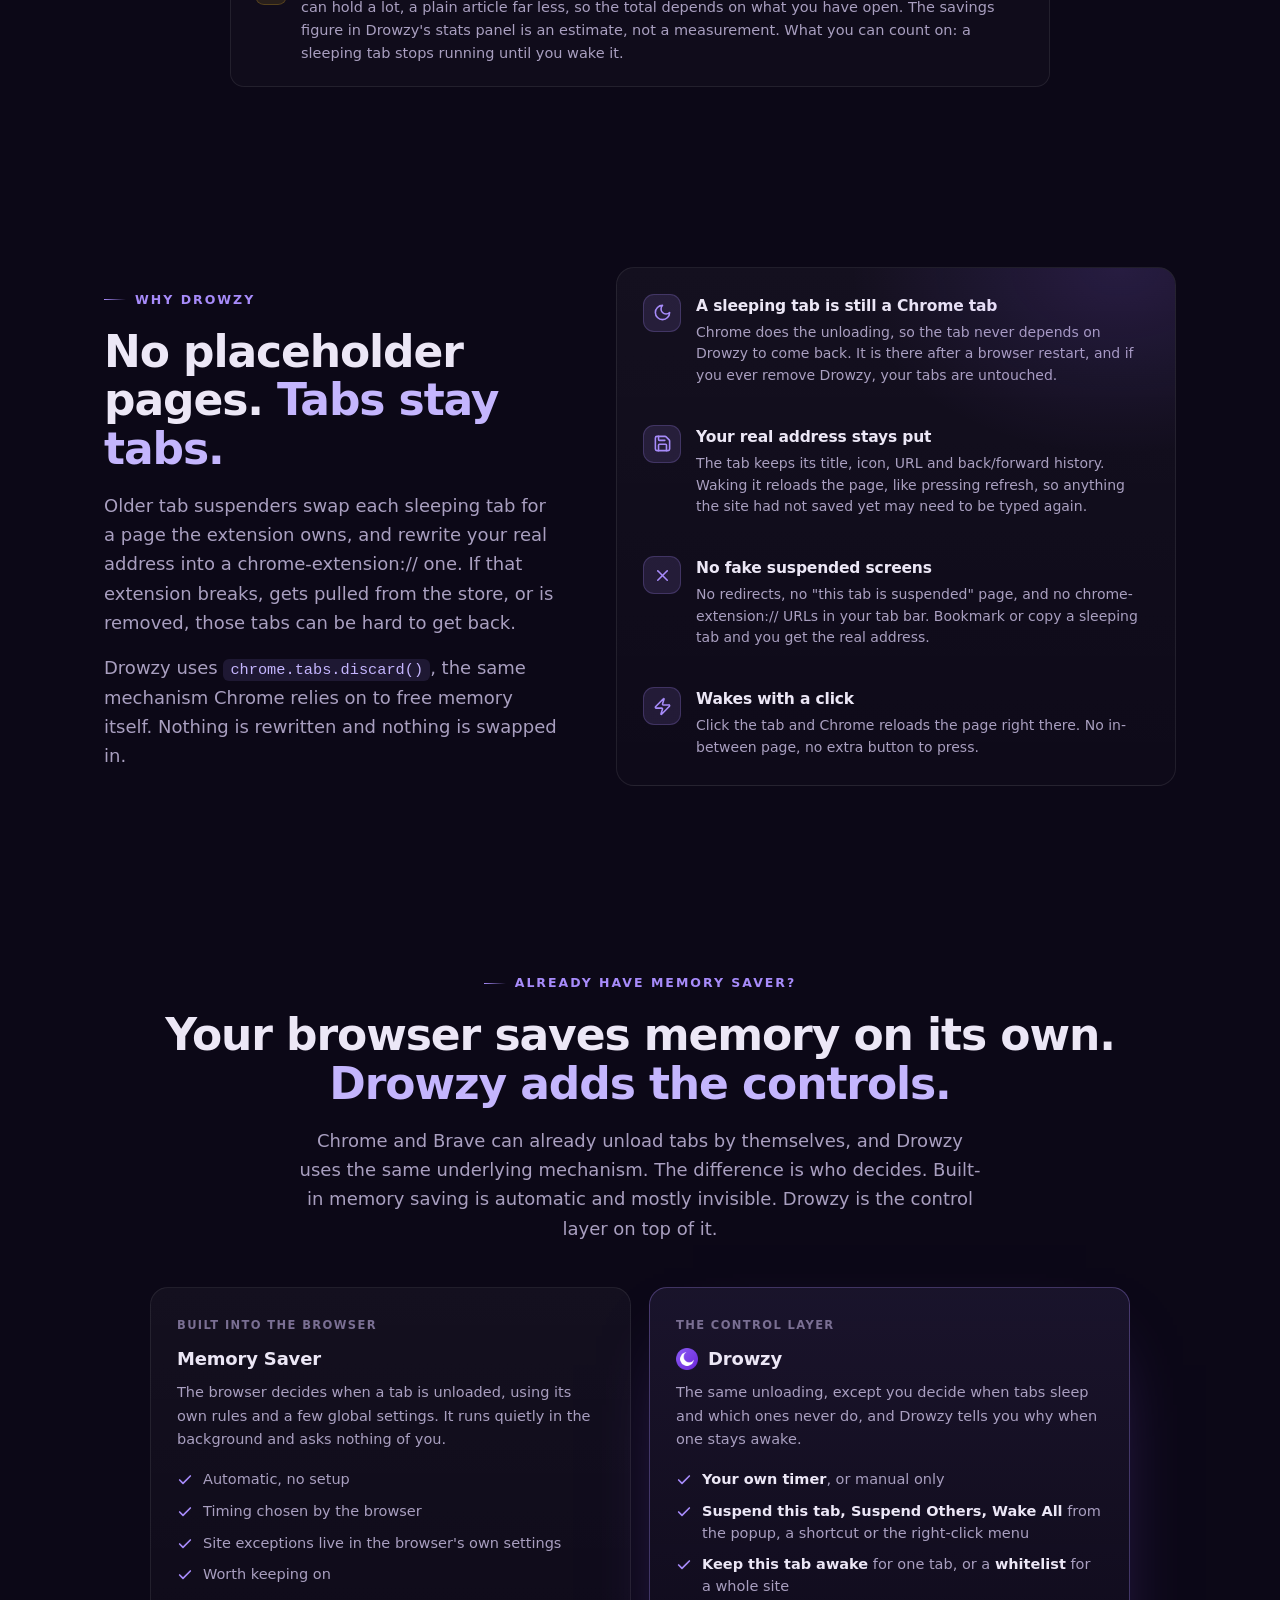
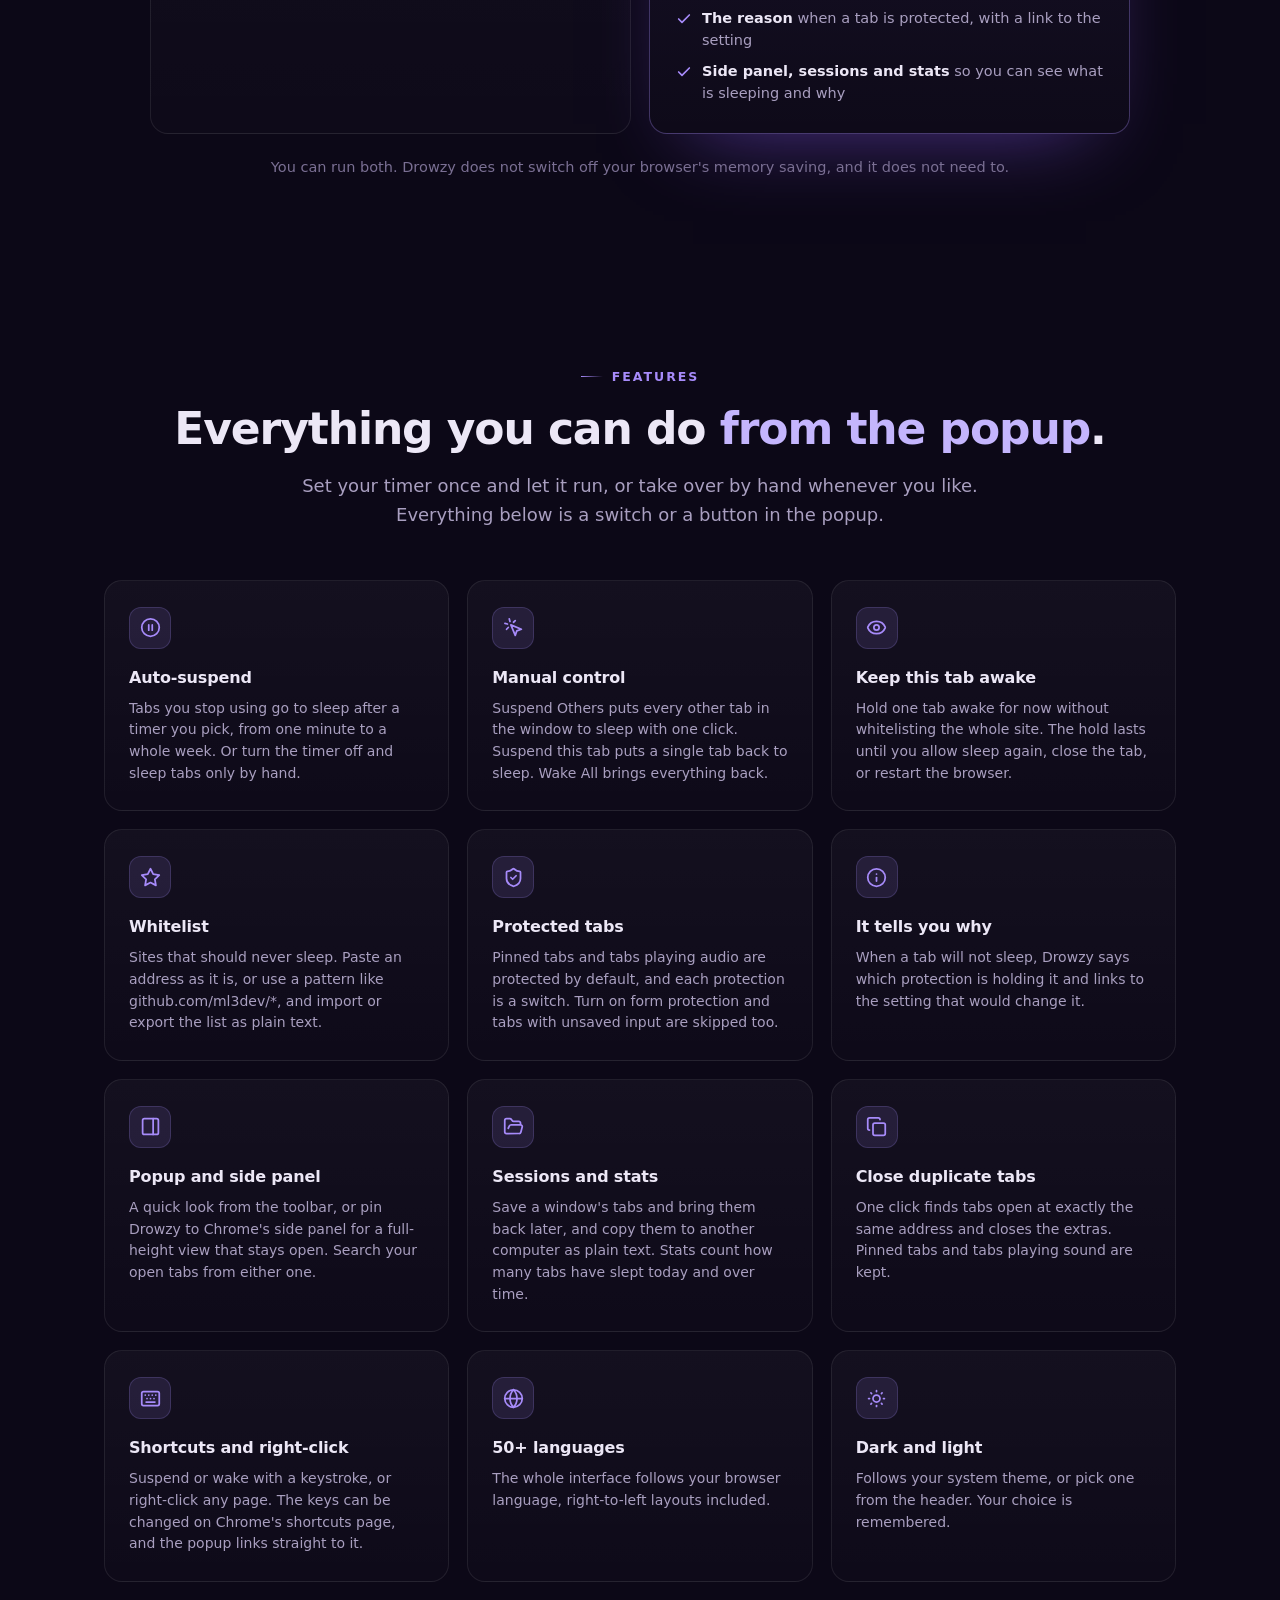
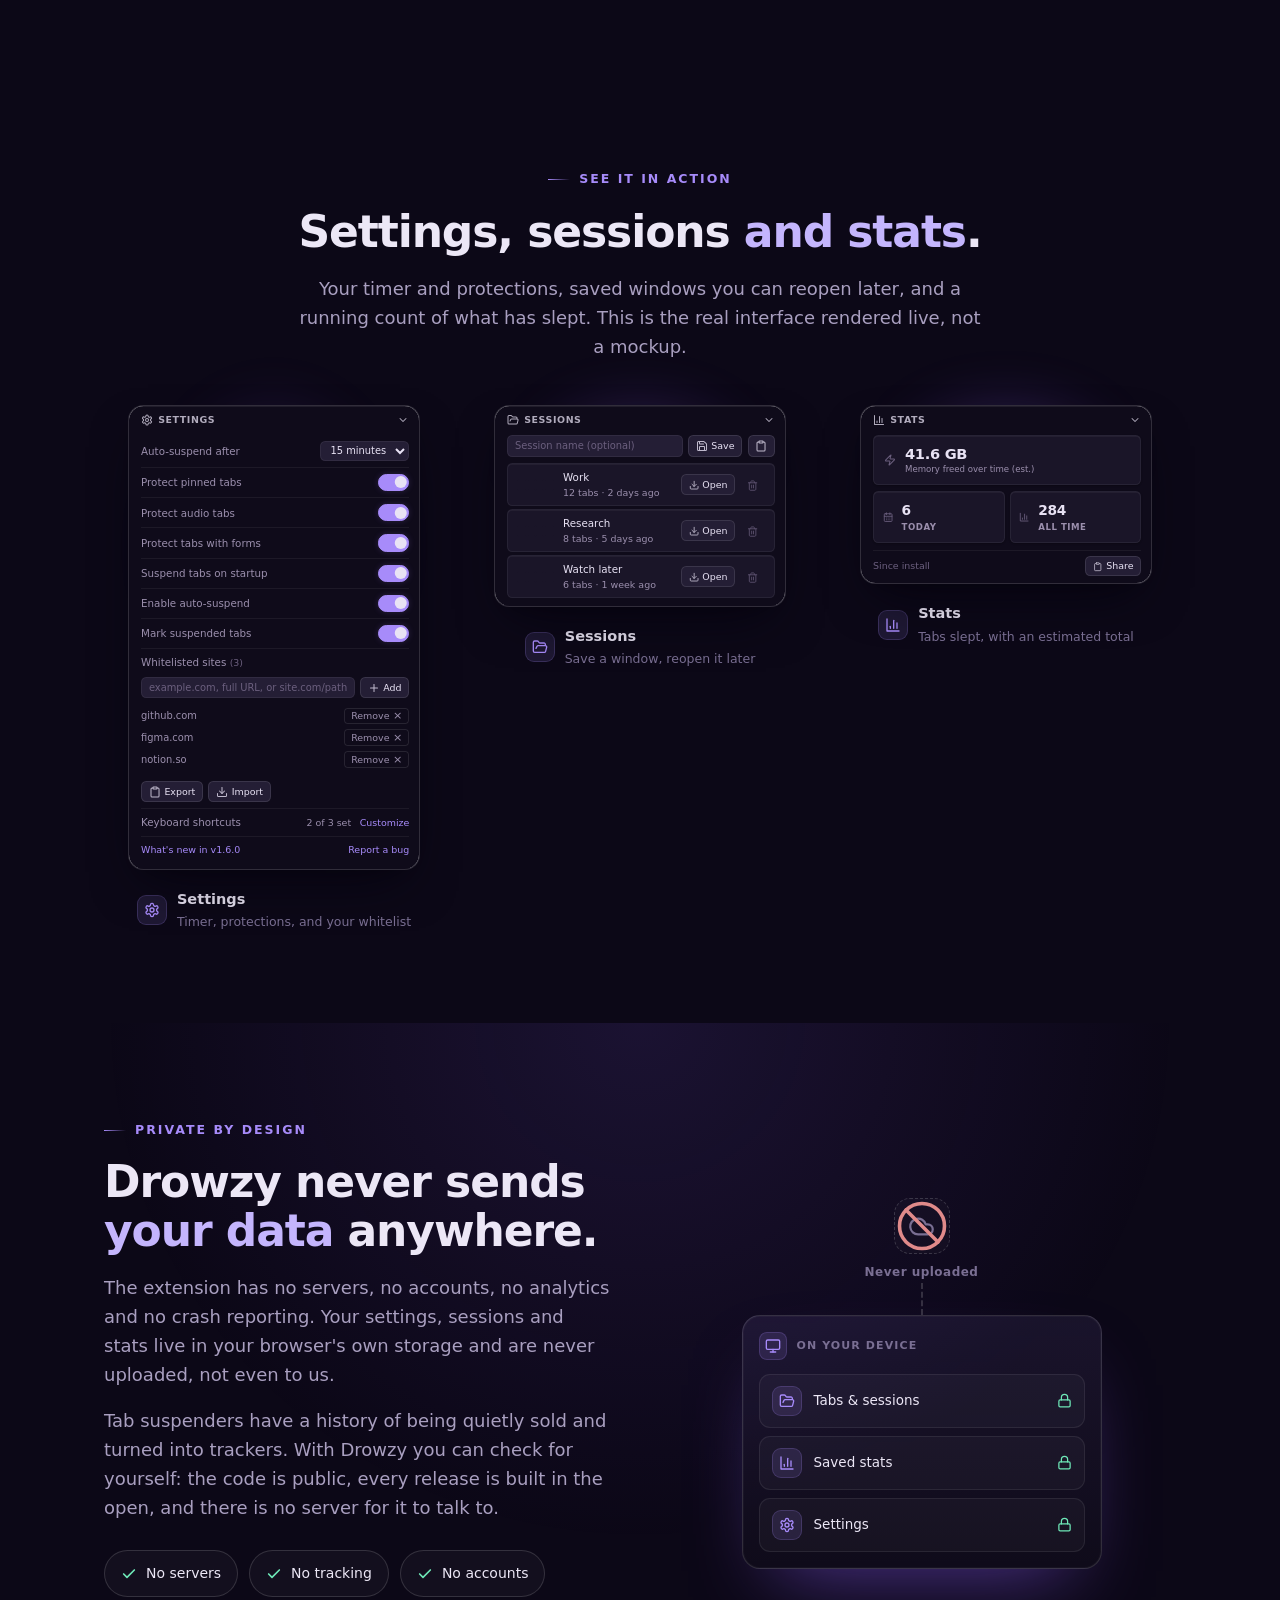
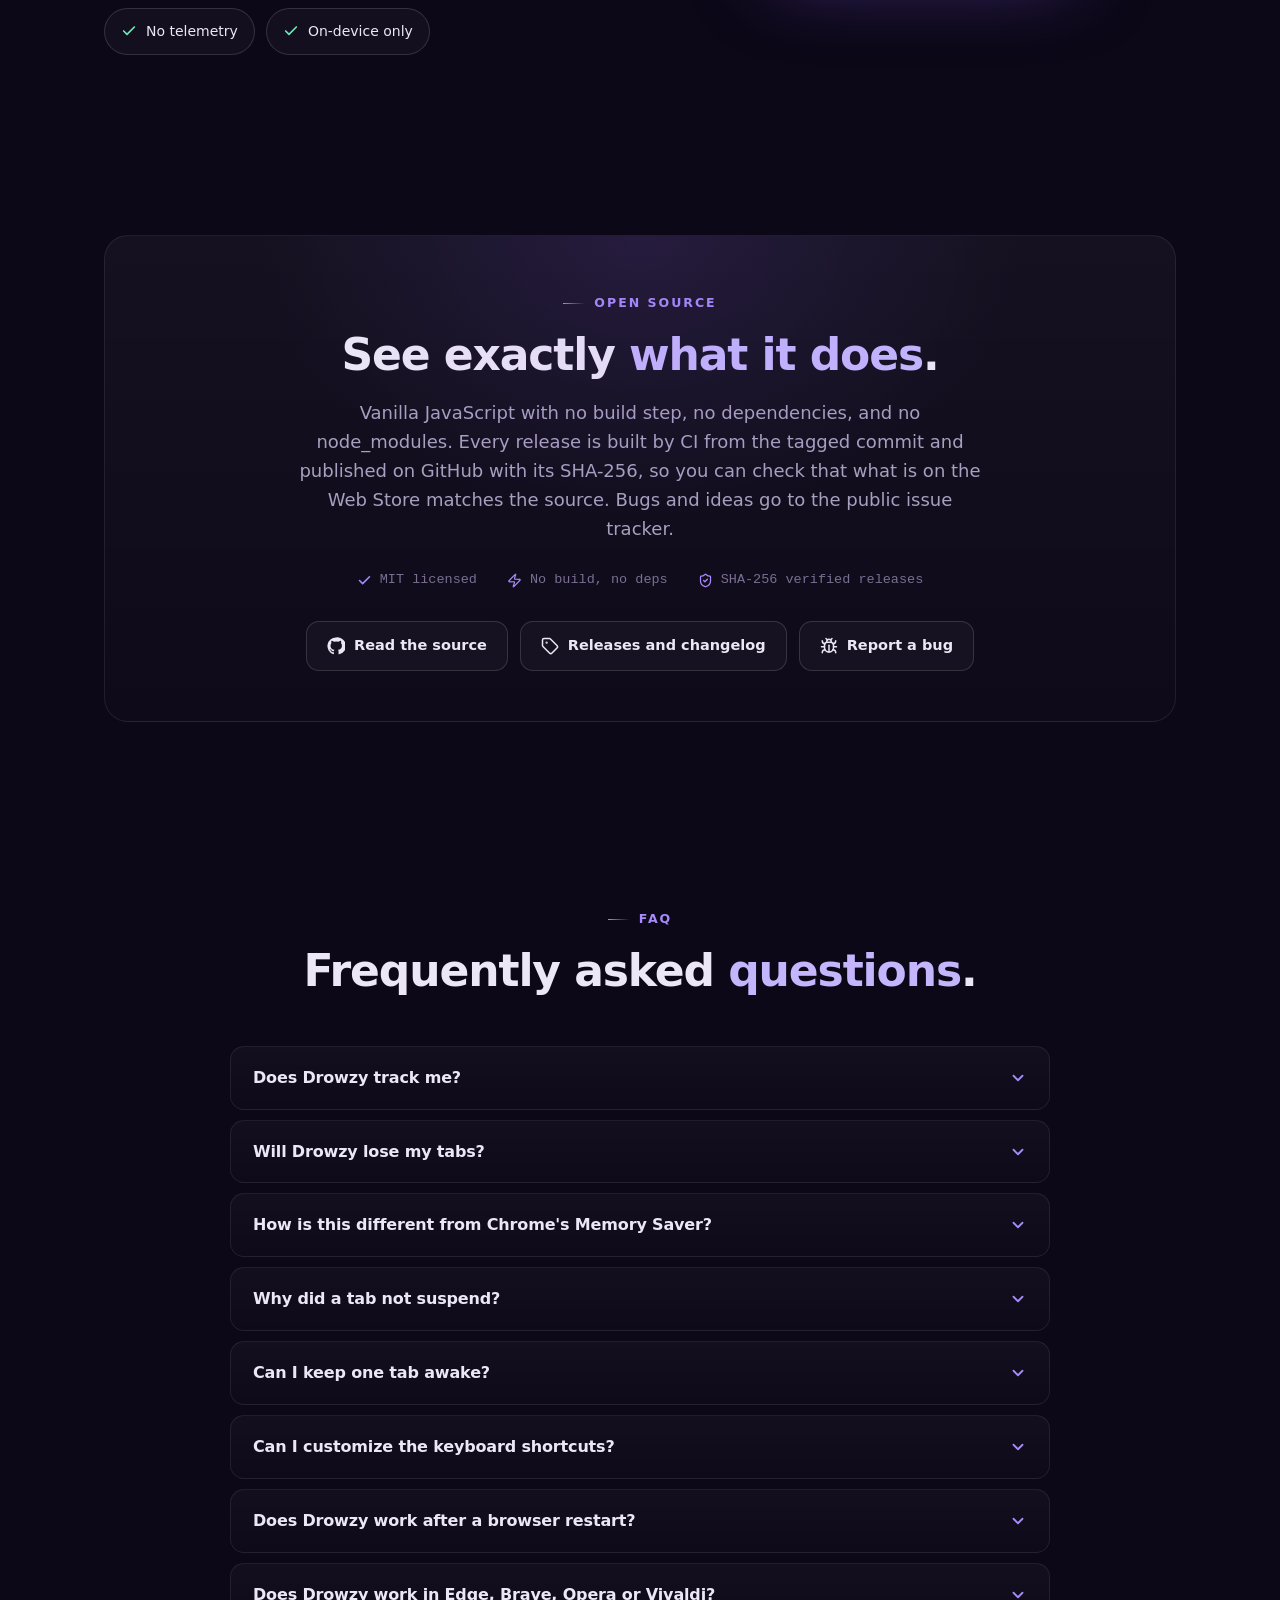
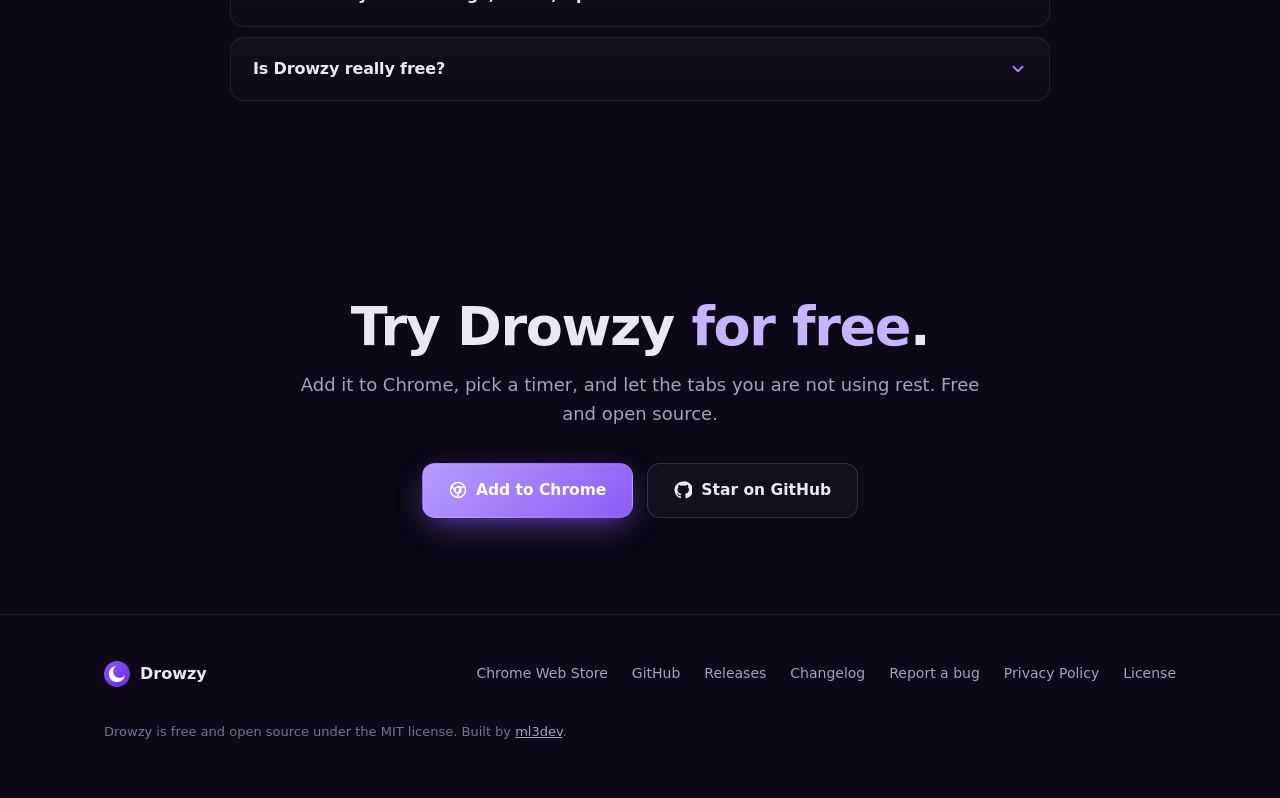
==== commit e66f1886: "v1.7.0: your own tab prefix, any timer up to a week, no stuck labels on awake tabs, Opera install an" ====
--- a/docs/index.html
+++ b/docs/index.html
@@ -473,7 +473,7 @@
       <div class="step reveal">
         <div class="num"><span class="ic"><svg viewBox="0 0 24 24" fill="none" stroke="currentColor" stroke-width="2" stroke-linecap="round" stroke-linejoin="round"><circle cx="12" cy="12" r="10"/><path d="M12 6v6l4 2"/></svg></span><b>02 · IDLE</b></div>
         <h3>It sits past your timer</h3>
-        <p>You pick the wait, from one minute to a few hours, or turn the timer off and do it by hand. Pinned tabs, tabs playing audio, whitelisted sites and tabs you keep awake are skipped.</p>
+        <p>You pick the wait, from one minute to a whole week, or turn the timer off and do it by hand. Pinned tabs, tabs playing audio, whitelisted sites and tabs you keep awake are skipped.</p>
       </div>
       <div class="step asleep reveal">
         <div class="num"><span class="ic"><svg viewBox="0 0 24 24" fill="none" stroke="currentColor" stroke-width="2" stroke-linecap="round" stroke-linejoin="round"><path d="M12 3a6 6 0 0 0 9 9 9 9 0 1 1-9-9Z"/></svg></span><b>03 · ASLEEP</b></div>
@@ -572,7 +572,7 @@
       <div class="card reveal">
         <span class="ic"><svg viewBox="0 0 24 24" fill="none" stroke="currentColor" stroke-width="2" stroke-linecap="round" stroke-linejoin="round"><circle cx="12" cy="12" r="10"/><line x1="10" x2="10" y1="15" y2="9"/><line x1="14" x2="14" y1="15" y2="9"/></svg></span>
         <h3>Auto-suspend</h3>
-        <p>Tabs you stop using go to sleep after a timer you pick, from one minute to a few hours. Or turn the timer off and sleep tabs only by hand.</p>
+        <p>Tabs you stop using go to sleep after a timer you pick, from one minute to a whole week. Or turn the timer off and sleep tabs only by hand.</p>
       </div>
       <div class="card reveal">
         <span class="ic"><svg viewBox="0 0 24 24" fill="none" stroke="currentColor" stroke-width="2" stroke-linecap="round" stroke-linejoin="round"><path d="m9 9 5 12 1.8-5.2L21 14Z"/><path d="M7.2 2.2 8 5.1"/><path d="m5.1 8-2.9-.8"/><path d="M14 4.1 12 6"/><path d="m6 12-1.9 2"/></svg></span>
@@ -607,7 +607,7 @@
       <div class="card reveal">
         <span class="ic"><svg viewBox="0 0 24 24" fill="none" stroke="currentColor" stroke-width="2" stroke-linecap="round" stroke-linejoin="round"><path d="m6 14 1.5-2.9A2 2 0 0 1 9.24 10H20a2 2 0 0 1 1.94 2.5l-1.54 6a2 2 0 0 1-1.95 1.5H4a2 2 0 0 1-2-2V5a2 2 0 0 1 2-2h3.9a2 2 0 0 1 1.69.9l.81 1.2a2 2 0 0 0 1.67.9H18a2 2 0 0 1 2 2v2"/></svg></span>
         <h3>Sessions and stats</h3>
-        <p>Save a window's tabs and bring them back later, tab groups included, and copy them to another computer as plain text. Stats count how many tabs have slept today and over time.</p>
+        <p>Save a window's tabs and bring them back later, and copy them to another computer as plain text. Stats count how many tabs have slept today and over time.</p>
       </div>
       <div class="card reveal">
         <span class="ic"><svg viewBox="0 0 24 24" fill="none" stroke="currentColor" stroke-width="2" stroke-linecap="round" stroke-linejoin="round"><rect width="14" height="14" x="8" y="8" rx="2" ry="2"/><path d="M4 16c-1.1 0-2-.9-2-2V4c0-1.1.9-2 2-2h10c1.1 0 2 .9 2 2"/></svg></span>
